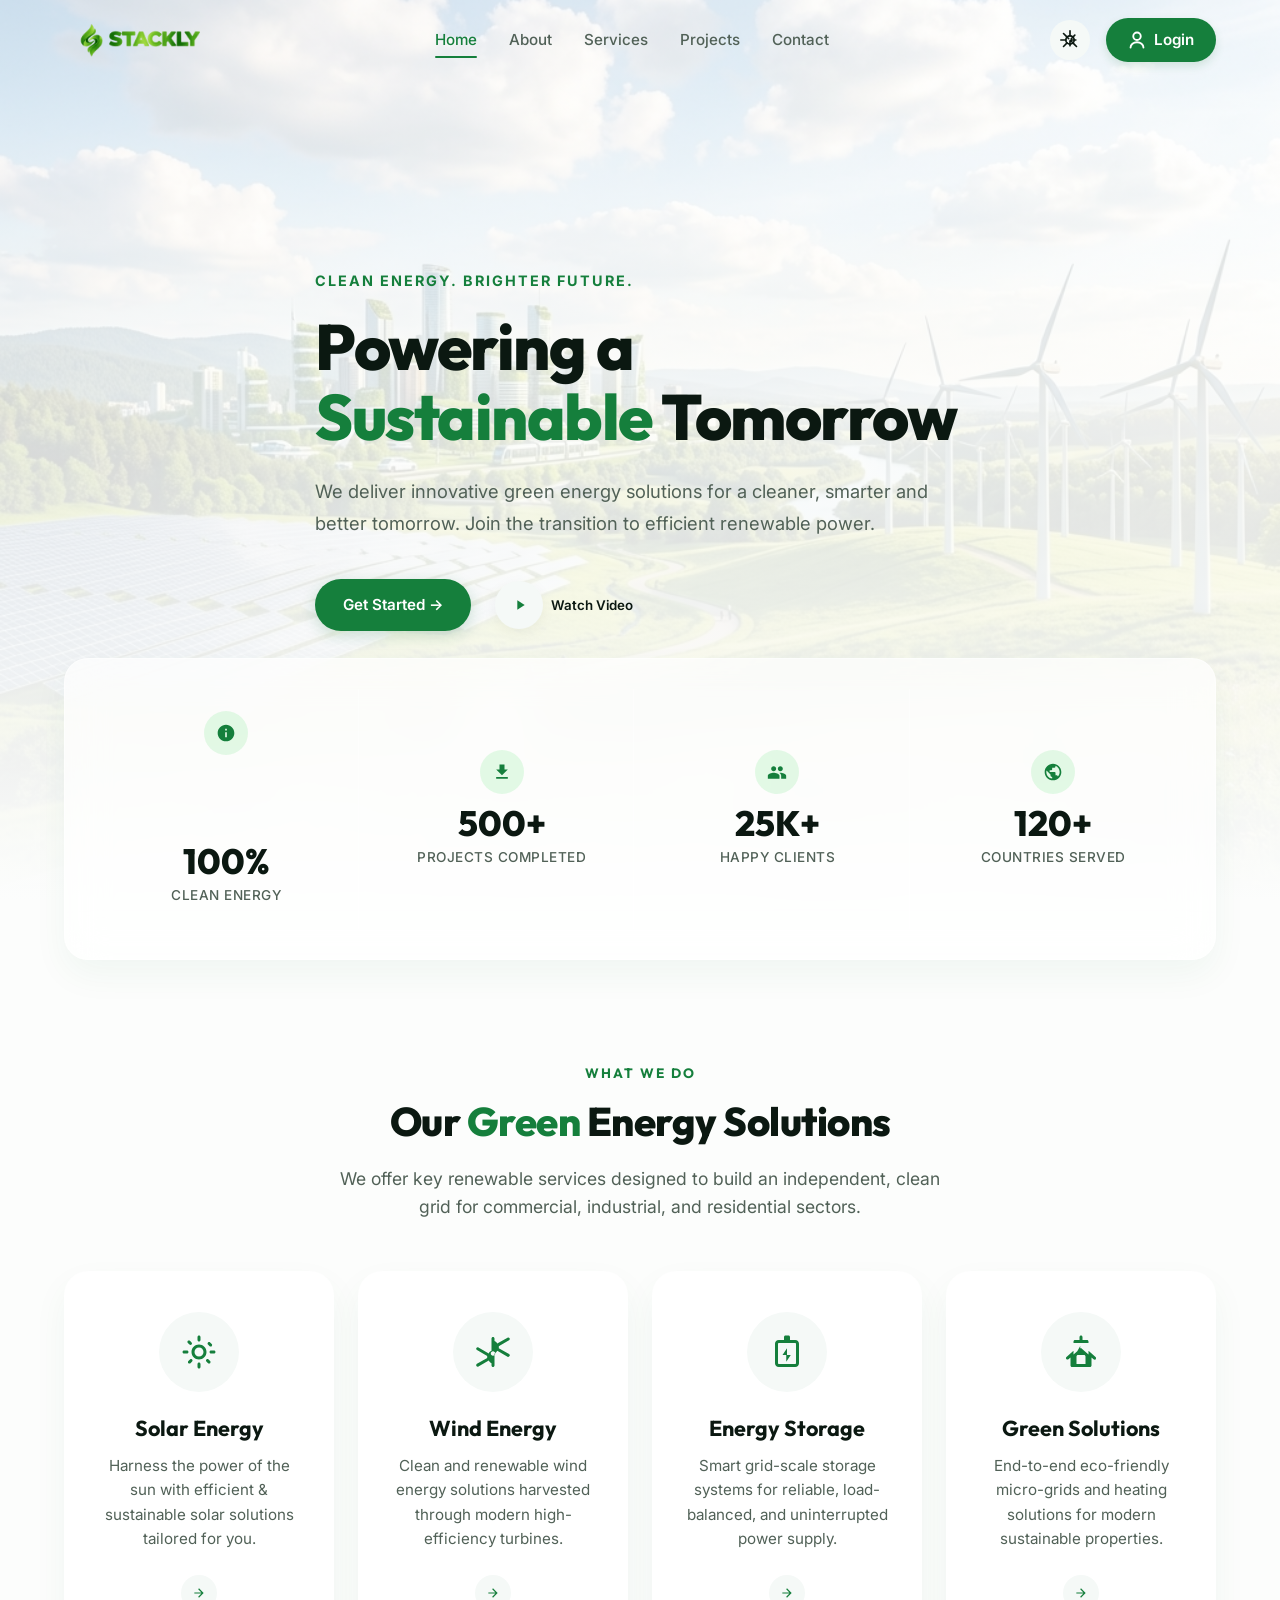
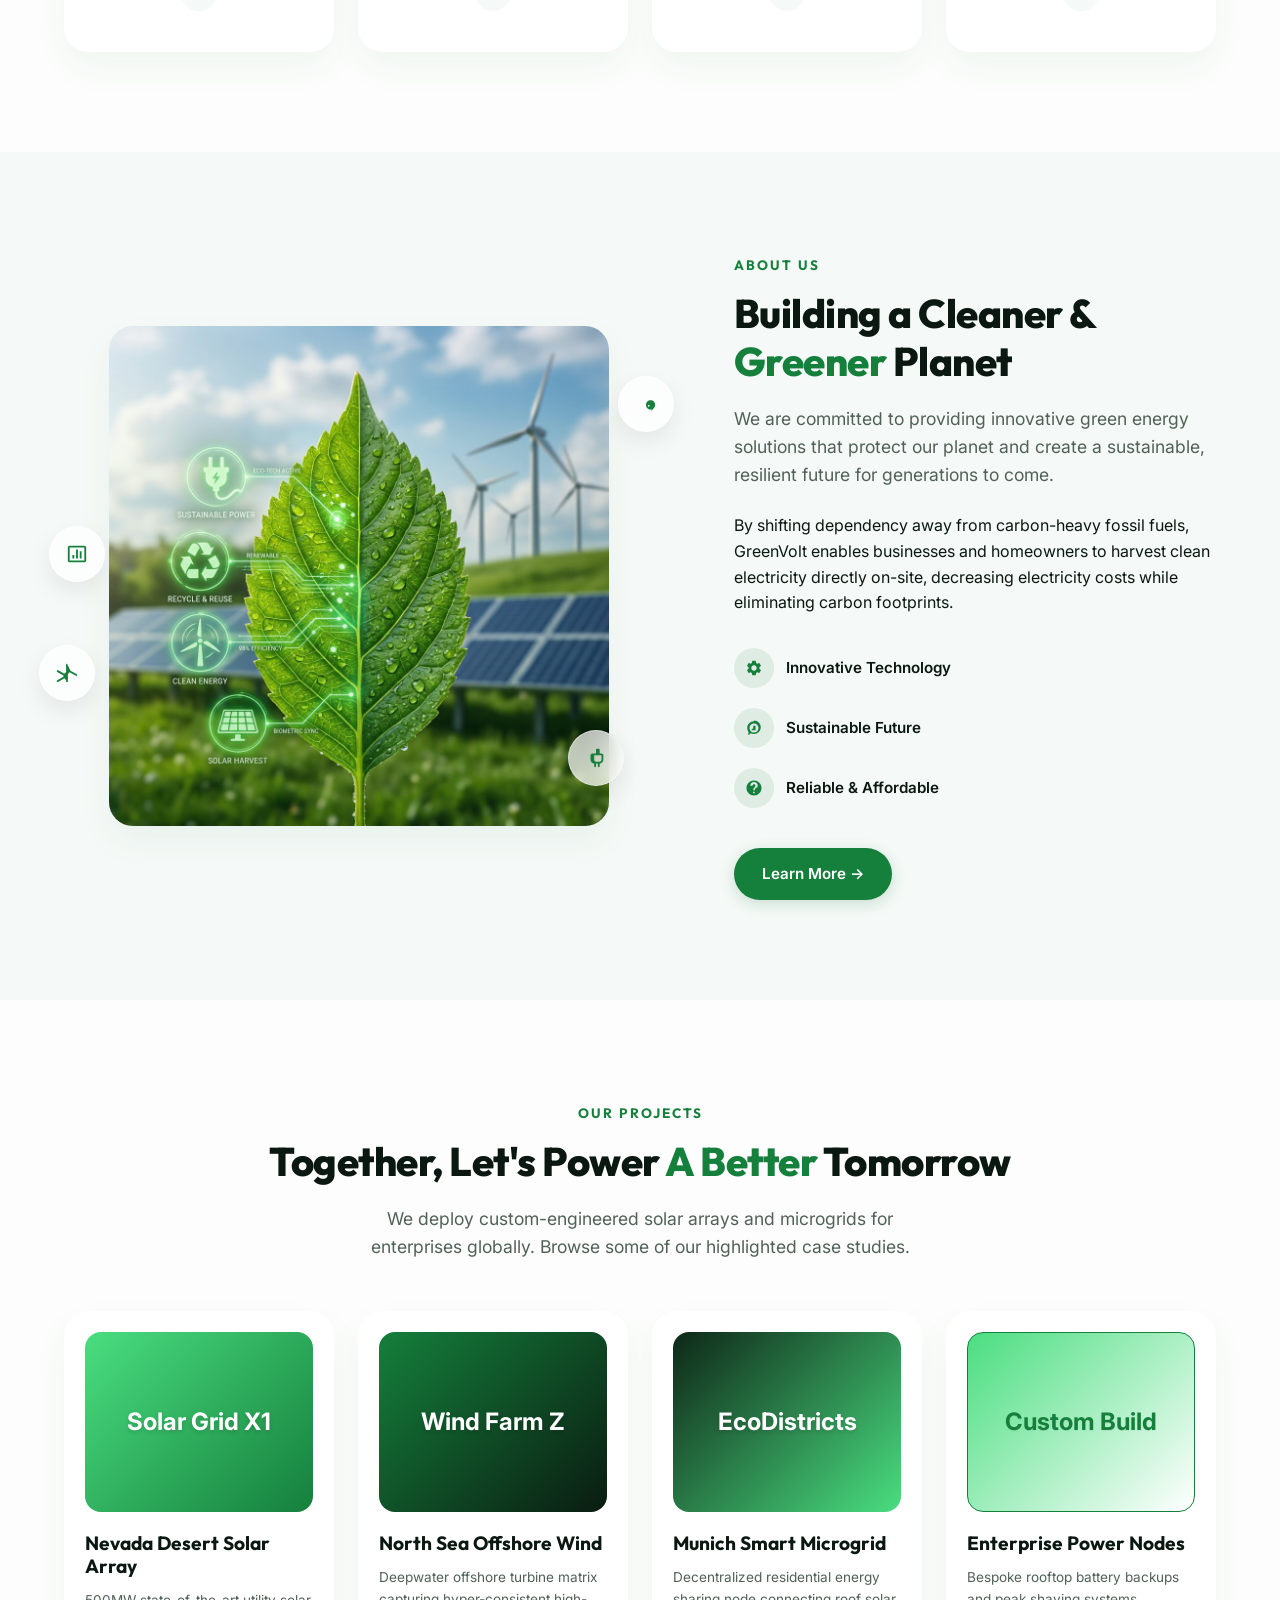
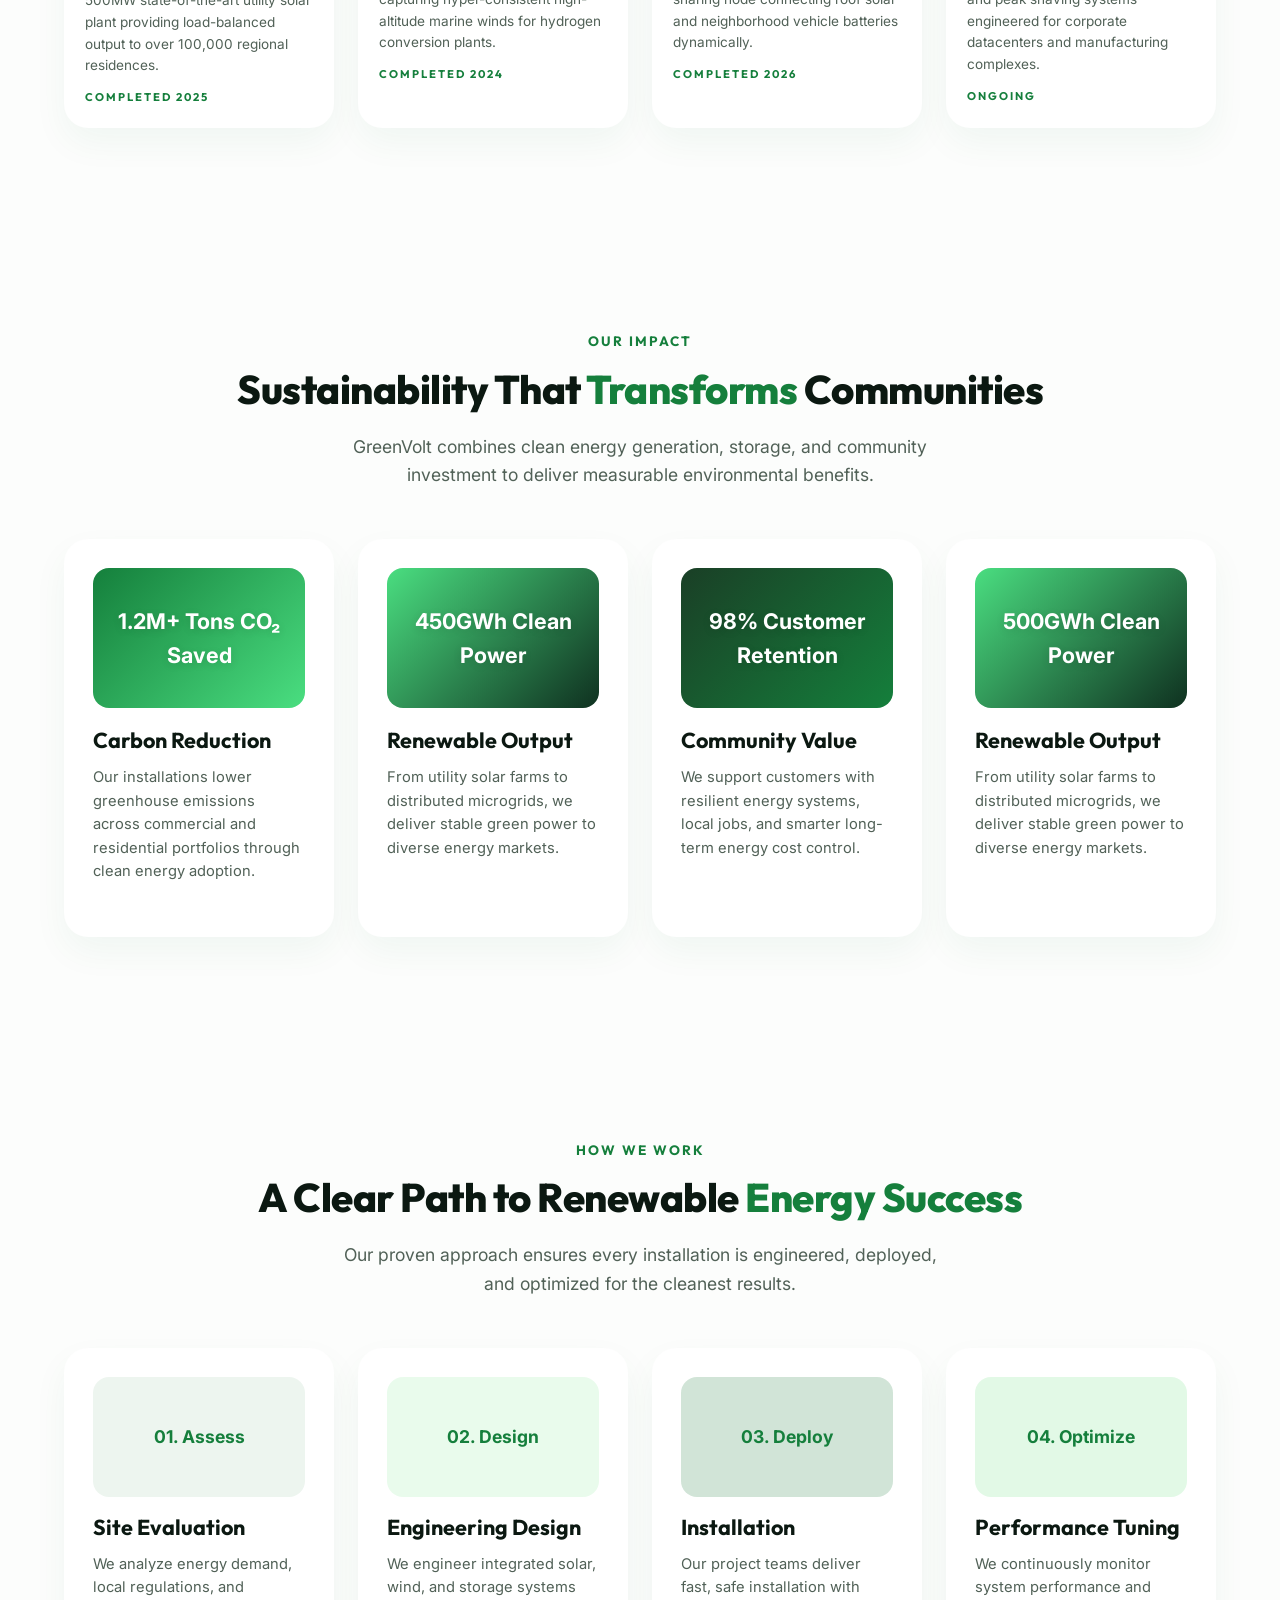
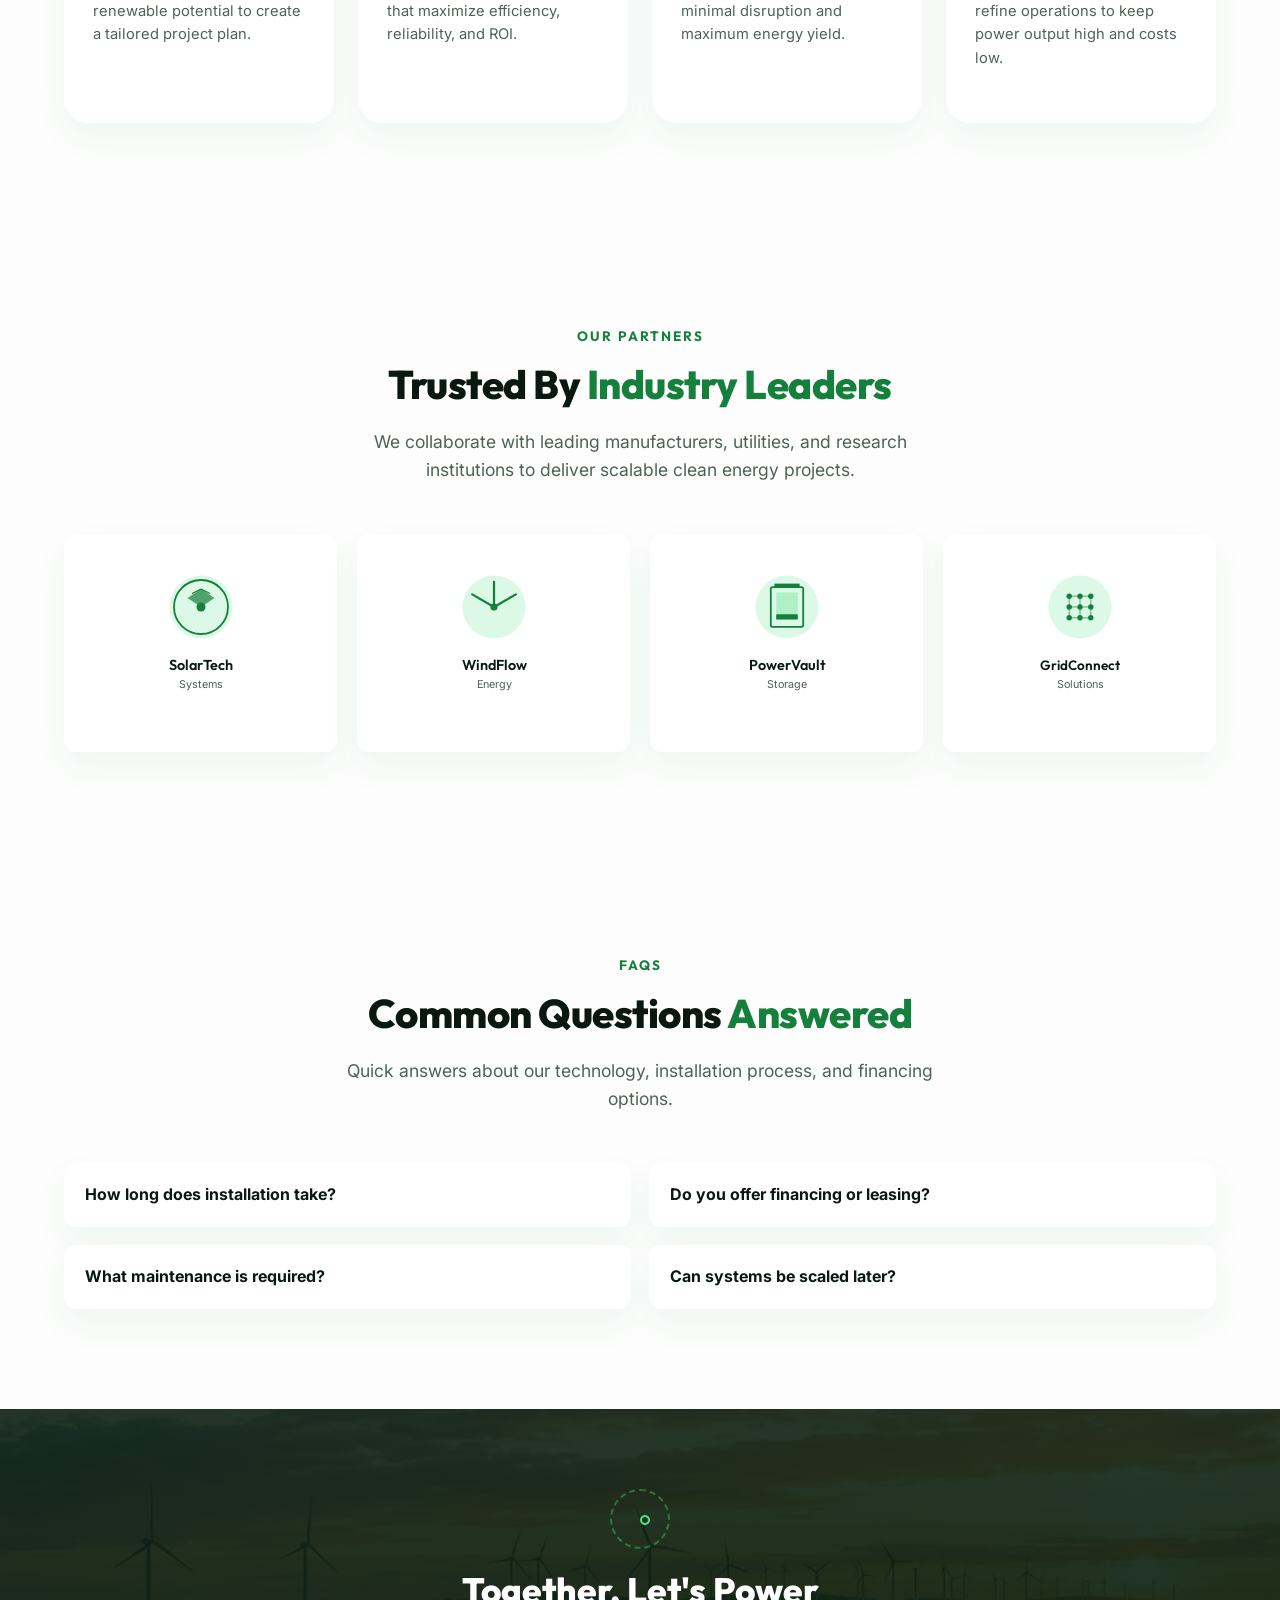
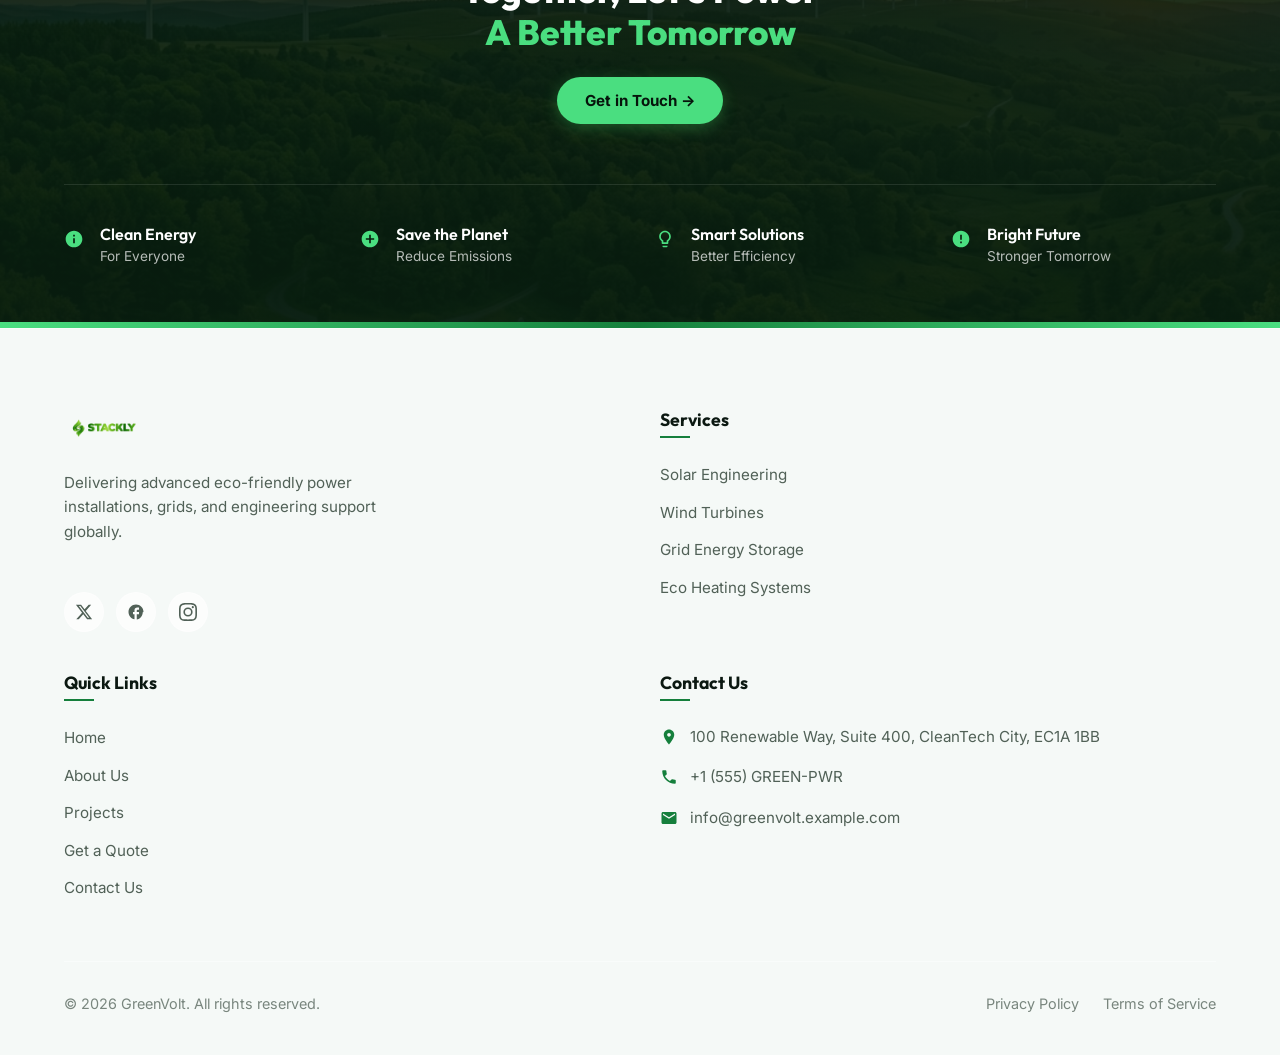
==== index.html @ b80f93d6 "Add files via upload" ====
<!DOCTYPE html>
<html lang="en">
<head>
    <meta charset="UTF-8">
    <meta name="viewport" content="width=device-width, initial-scale=1.0">
    
    <!-- SEO Meta Tags -->
    <title>GreenVolt - Powering a Sustainable Tomorrow | Clean Energy Solutions</title>
    <meta name="description" content="GreenVolt delivers innovative green energy solutions, including solar energy, wind energy, energy storage, and sustainable solutions for homes and businesses. Powering a cleaner, greener tomorrow.">
    <meta name="keywords" content="green energy, solar energy, wind energy, renewable energy, energy storage, sustainable solutions, clean energy">
    <meta name="author" content="GreenVolt">
    
    <!-- Stylesheets -->
    <link rel="stylesheet" href="style.css">
</head>
<body>

    <!-- 1. Header Navigation -->
    <header class="header" id="header">
        <div class="container">
            <a href="#home" class="logo" id="header-logo">
                <img src="images/green_logo.webp" alt="GreenVolt - Powering Tomorrow" class="pulse-logo">
            </a>
            
            <nav class="nav-menu" id="nav-menu">
                <a href="#home" class="nav-link active">Home</a>
                <a href="404.html" class="nav-link">About</a>
                <a href="404.html" class="nav-link">Services</a>
                <a href="404.html" class="nav-link">Projects</a>
               
                <a href="404.html" class="nav-link">Contact</a>
            </nav>
            
            <div class="header-actions">

                <!-- Dark Mode Toggle -->
                <button class="btn-dark-mode" id="dark-mode-toggle" aria-label="Toggle Dark Mode">
                    <svg class="sun-icon" width="20" height="20" viewBox="0 0 24 24" fill="none" xmlns="http://www.w3.org/2000/svg">
                        <circle cx="12" cy="12" r="5" stroke="currentColor" stroke-width="2"/>
                        <path d="M12 1v6m0 6v6M4.22 4.22l4.24 4.24m5.08 5.08l4.24 4.24M1 12h6m6 0h6M4.22 19.78l4.24-4.24m5.08-5.08l4.24-4.24M19.78 19.78l-4.24-4.24m-5.08-5.08l-4.24-4.24" stroke="currentColor" stroke-width="2" stroke-linecap="round"/>
                    </svg>
                    <svg class="moon-icon" width="20" height="20" viewBox="0 0 24 24" fill="none" xmlns="http://www.w3.org/2000/svg">
                        <path d="M21 12.79A9 9 0 1 1 11.21 3 7 7 0 0 0 21 12.79z" stroke="currentColor" stroke-width="2" stroke-linecap="round" stroke-linejoin="round"/>
                    </svg>
                </button>

                <!-- Login Button -->
                <a href="404.html" class="btn btn-login" id="login-trigger">
                    <svg width="18" height="18" viewBox="0 0 24 24" fill="none" xmlns="http://www.w3.org/2000/svg">
                        <path d="M12 12C14.7614 12 17 9.76142 17 7C17 4.23858 14.7614 2 12 2C9.23858 2 7 4.23858 7 7C7 9.76142 9.23858 12 12 12Z" stroke="currentColor" stroke-width="2.5" stroke-linecap="round" stroke-linejoin="round"/>
                        <path d="M20.59 22C20.59 18.13 16.74 15 12 15C7.26 15 3.41 18.13 3.41 22" stroke="currentColor" stroke-width="2.5" stroke-linecap="round"/>
                    </svg>
                    Login
                </a>
                
                <!-- Hamburger Menu -->
                <div class="hamburger" id="hamburger-menu" aria-label="Open Menu">
                    <span></span>
                    <span></span>
                    <span></span>
                </div>
            </div>
        </div>
    </header>

    <!-- 2. Hero Section -->
    <section class="hero" id="home">
        <div class="container">
            <div class="hero-content reveal-left">
                <span class="hero-tag">Clean Energy. Brighter Future.</span>
                <h1 class="hero-title">Powering a <span class="highlight">Sustainable</span> Tomorrow</h1>
                <p class="hero-subtitle">We deliver innovative green energy solutions for a cleaner, smarter and better tomorrow. Join the transition to efficient renewable power.</p>
                <div class="hero-btns">
                    <a href="#" class="btn btn-primary">Get Started &rarr;</a>
                    <button class="btn-text" id="video-trigger" aria-label="Watch Video">
                        <span class="play-icon-container">
                            <svg viewBox="0 0 24 24">
                                <path d="M8 5v14l11-7z"/>
                            </svg>
                        </span>
                        Watch Video
                    </button>
                </div>
            </div>
        </div><br><br>
        <br>
        <br>
        <!-- Floating Stats Bar Overlay -->
        <div class="stats-bar-wrapper">
            <div class="stats-bar reveal">
                <div class="stats-item">
                        <div class="stats-icon">
                            <svg viewBox="0 0 24 24">
                                <path d="M12 2C6.48 2 2 6.48 2 12s4.48 10 10 10 10-4.48 10-10S17.52 2 12 2zm1 15h-2v-6h2v6zm0-8h-2V7h2v2z"/>
                            </svg>
                        </div><br><br>
                        <br>
                        <div class="stats-num" data-target="100">0%</div>
                        <div class="stats-label">Clean Energy</div>
                    </div>
                    <div class="stats-item">
                        <div class="stats-icon">
                            <svg viewBox="0 0 24 24">
                                <path d="M19 9h-4V3H9v6H5l7 7 7-7zM5 18v2h14v-2H5z"/>
                            </svg>
                        </div>
                        <div class="stats-num" data-target="500">0+</div>
                        <div class="stats-label">Projects Completed</div>
                    </div>
                    <div class="stats-item">
                        <div class="stats-icon">
                            <svg viewBox="0 0 24 24">
                                <path d="M16 11c1.66 0 2.99-1.34 2.99-3S17.66 5 16 5c-1.66 0-3 1.34-3 3s1.34 3 3 3zm-8 0c1.66 0 2.99-1.34 2.99-3S9.66 5 8 5c-1.66 0-3 1.34-3 3s1.34 3 3 3zm0 2c-2.33 0-7 1.17-7 3.5V20h14v-3.5c0-2.33-4.67-3.5-7-3.5zm8 0c-.29 0-.62.02-.97.05 1.16.84 1.97 1.97 1.97 3.45V20h6v-3.5c0-2.33-4.67-3.5-7-3.5z"/>
                            </svg>
                        </div>
                        <div class="stats-num" data-target="25000">0+</div>
                        <div class="stats-label">Happy Clients</div>
                    </div>
                    <div class="stats-item">
                        <div class="stats-icon">
                            <svg viewBox="0 0 24 24">
                                <path d="M12 2C6.48 2 2 6.48 2 12s4.48 10 10 10 10-4.48 10-10S17.52 2 12 2zm-1 17.93c-3.95-.49-7-3.85-7-7.93 0-.62.08-1.21.21-1.79L9 15v1c0 1.1.9 2 2 2v1.93zm6.9-2.53c-.26-.81-1-1.4-1.9-1.4h-1v-3c0-.55-.45-1-1-1h-6v-2h2c.55 0 1-.45 1-1V7h2c1.1 0 2-.9 2-2v-.41c2.93 1.19 5 4.06 5 7.41 0 2.08-.8 3.97-2.1 5.4z"/>
                            </svg>
                        </div>
                        <div class="stats-num" data-target="120">0+</div>
                        <div class="stats-label">Countries Served</div>
                    </div>
                </div>
            </div>
        </div>
    </section>

    <!-- 3. Services Section -->
    <section class="services section" id="services">
        <div class="container">
            <div class="text-center reveal">
                <span class="section-tag">What We Do</span>
                <h2 class="section-title">Our <span>Green</span> Energy Solutions</h2>
                <p class="section-subtitle">We offer key renewable services designed to build an independent, clean grid for commercial, industrial, and residential sectors.</p>
            </div>
            
            <div class="services-grid">
                <!-- Solar Energy Card -->
                <div class="service-card reveal delay-100">
                    <div class="service-icon-wrapper">
                        <svg class="icon-solar" viewBox="0 0 24 24">
                            <!-- Sun & Solar Panel SVG path -->
                            <path d="M12 7c-2.76 0-5 2.24-5 5s2.24 5 5 5 5-2.24 5-5-2.24-5-5-5zm0 8c-1.65 0-3-1.35-3-3s1.35-3 3-3 3 1.35 3 3-1.35 3-3 3zM2 13h2c.55 0 1-.45 1-1s-.45-1-1-1H2c-.55 0-1 .45-1 1s.45 1 1 1zm18 0h2c.55 0 1-.45 1-1s-.45-1-1-1h-2c-.55 0-1 .45-1 1s.45 1 1 1zM11 2v2c0 .55.45 1 1 1s1-.45 1-1V2c0-.55-.45-1-1-1s-1 .45-1 1zm0 18v2c0 .55.45 1 1 1s1-.45 1-1v-2c0-.55-.45-1-1-1s-1 .45-1 1zM5.99 4.58c-.39-.39-1.03-.39-1.41 0s-.39 1.03 0 1.41l1.06 1.06c.39.39 1.03.39 1.41 0s.39-1.03 0-1.41L5.99 4.58zm12.37 12.37c-.39-.39-1.03-.39-1.41 0s-.39 1.03 0 1.41l1.06 1.06c.39.39 1.03.39 1.41 0s.39-1.03 0-1.41l-1.06-1.06zm-12.37 0l-1.06 1.06c-.39.39-.39 1.03 0 1.41s1.03.39 1.41 0l1.06-1.06c.39-.39.39-1.03 0-1.41s-1.02-.39-1.41 0zm13.43-11.31c-.39-.39-1.03-.39-1.41 0s-.39 1.03 0 1.41l1.06 1.06c.39.39 1.03.39 1.41 0s.39-1.03 0-1.41l-1.06-1.06z"/>
                        </svg>
                    </div>
                    <h3 class="service-title">Solar Energy</h3>
                    <p class="service-desc">Harness the power of the sun with efficient & sustainable solar solutions tailored for you.</p>
                    <div class="service-arrow" aria-label="Details">
                        <svg viewBox="0 0 24 24">
                            <path d="M12 4l-1.41 1.41L16.17 11H4v2h12.17l-5.58 5.59L12 20l8-8z"/>
                        </svg>
                    </div>
                </div>
                
                <!-- Wind Energy Card -->
                <div class="service-card reveal delay-200">
                    <div class="service-icon-wrapper">
                        <svg class="icon-wind" viewBox="0 0 24 24">
                            <!-- Wind Turbine SVG path -->
                            <path d="M12 2C11.45 2 11 2.45 11 3v8.18c-.84.28-1.52.92-1.84 1.74l-6.85-3.95c-.48-.28-1.09-.11-1.37.37s-.11 1.09.37 1.37l6.84 3.95c-.07.43-.07.87 0 1.3l-6.84 3.95c-.48.28-.65.89-.37 1.37.19.33.54.51.89.51.16 0 .33-.04.48-.12l6.85-3.95c.32.82 1 1.46 1.84 1.74V21c0 .55.45 1 1 1s1-.45 1-1v-8.08c.84-.28 1.52-.92 1.84-1.74l6.85 3.95c.15.08.32.12.48.12.35 0 .7-.18.89-.51.28-.48.11-1.09-.37-1.37l-6.84-3.95c.07-.43.07-.87 0-1.3l6.84-3.95c.48-.28.65-.89.37-1.37s-.89-.65-1.37-.37l-6.85 3.95c-.32-.82-1-1.46-1.84-1.74V3c0-.55-.45-1-1-1zm0 9.5c.83 0 1.5.67 1.5 1.5s-.67 1.5-1.5 1.5-1.5-.67-1.5-1.5.67-1.5 1.5-1.5z"/>
                        </svg>
                    </div>
                    <h3 class="service-title">Wind Energy</h3>
                    <p class="service-desc">Clean and renewable wind energy solutions harvested through modern high-efficiency turbines.</p>
                    <div class="service-arrow" aria-label="Details">
                        <svg viewBox="0 0 24 24">
                            <path d="M12 4l-1.41 1.41L16.17 11H4v2h12.17l-5.58 5.59L12 20l8-8z"/>
                        </svg>
                    </div>
                </div>
                
                <!-- Energy Storage Card -->
                <div class="service-card reveal delay-300">
                    <div class="service-icon-wrapper">
                        <svg class="icon-storage" viewBox="0 0 24 24">
                            <!-- Battery / Storage SVG path -->
                            <path d="M15.5 4H14V2c0-.55-.45-1-1-1h-2c-.55 0-1 .45-1 1v2H6.5C5.12 4 4 5.12 4 6.5v13C4 20.88 5.12 22 6.5 22h11c1.38 0 2.5-1.12 2.5-2.5v-13C20 5.12 18.88 4 17.5 4zM18 19.5c0 .28-.22.5-.5.5h-11c-.28 0-.5-.22-.5-.5v-13c0-.28.22-.5.5-.5h11c.28 0 .5.22.5.5v13zM12 9.5L9 14h2.5v4.5l3-4.5H12V9.5z"/>
                        </svg>
                    </div>
                    <h3 class="service-title">Energy Storage</h3>
                    <p class="service-desc">Smart grid-scale storage systems for reliable, load-balanced, and uninterrupted power supply.</p>
                    <div class="service-arrow" aria-label="Details">
                        <svg viewBox="0 0 24 24">
                            <path d="M12 4l-1.41 1.41L16.17 11H4v2h12.17l-5.58 5.59L12 20l8-8z"/>
                        </svg>
                    </div>
                </div>
                
                <!-- Green Solutions Card -->
                <div class="service-card reveal delay-400">
                    <div class="service-icon-wrapper">
                        <svg class="icon-solutions" viewBox="0 0 24 24">
                            <!-- House Leaf SVG path -->
                            <path d="M17 11.18V5c0-.55-.45-1-1-1h-3V2c0-.55-.45-1-1-1s-1 .45-1 1v2H8c-.55 0-1 .45-1 1v6.18l-4.7 4.11c-.42.37-.47 1.01-.1 1.43.37.42 1.01.47 1.43.1L5 15.6V21c0 .55.45 1 1 1h12c.55 0 1-.45 1-1v-5.4l1.37 1.22c.2.18.45.27.7.27.28 0 .56-.12.74-.34.37-.42.32-1.06-.1-1.43L17 11.18zM15 20H9v-5c0-.55.45-1 1-1h4c.55 0 1 .45 1 1v5zm2-6.3L12 9.35l-5 4.35V6h10v7.7zM11.5 8L9.5 11.5h1.5v2.5l2-3.5h-1.5V8z"/>
                        </svg>
                    </div>
                    <h3 class="service-title">Green Solutions</h3>
                    <p class="service-desc">End-to-end eco-friendly micro-grids and heating solutions for modern sustainable properties.</p>
                    <div class="service-arrow" aria-label="Details">
                        <svg viewBox="0 0 24 24">
                            <path d="M12 4l-1.41 1.41L16.17 11H4v2h12.17l-5.58 5.59L12 20l8-8z"/>
                        </svg>
                    </div>
                </div>
            </div>
        </div>
    </section>

    <!-- 4. About Us Section -->
    <section class="about section" id="about">
        <div class="container">
            <div class="about-content reveal-left">
                <span class="section-tag">About Us</span>
                <h2 class="section-title">Building a Cleaner & <span>Greener</span> Planet</h2>
                <p class="section-subtitle" style="margin-bottom: 24px;">We are committed to providing innovative green energy solutions that protect our planet and create a sustainable, resilient future for generations to come.</p>
                <p>By shifting dependency away from carbon-heavy fossil fuels, GreenVolt enables businesses and homeowners to harvest clean electricity directly on-site, decreasing electricity costs while eliminating carbon footprints.</p>
                
                <div class="about-features">
                    <div class="about-feature">
                        <div class="about-feature-icon">
                            <svg viewBox="0 0 24 24">
                                <path d="M19.14 12.94c.04-.3.06-.61.06-.94 0-.32-.02-.64-.07-.94l2.03-1.58c.18-.14.23-.41.12-.61l-1.92-3.32c-.12-.22-.37-.29-.59-.22l-2.39.96c-.5-.38-1.03-.7-1.62-.94l-.36-2.54c-.04-.24-.24-.41-.48-.41h-3.84c-.24 0-.43.17-.47.41l-.36 2.54c-.59.24-1.13.57-1.62.94l-2.39-.96c-.22-.08-.47 0-.59.22L2.74 8.87c-.12.21-.08.47.12.61l2.03 1.58c-.05.3-.09.63-.09.94s.02.64.07.94l-2.03 1.58c-.18.14-.23.41-.12.61l1.92 3.32c.12.22.37.29.59.22l2.39-.96c.5.38 1.03.7 1.62.94l.36 2.54c.05.24.24.41.48.41h3.84c.24 0 .44-.17.47-.41l.36-2.54c.59-.24 1.13-.56 1.62-.94l2.39.96c.22.08.47 0 .59-.22l1.92-3.32c.12-.22.07-.47-.12-.61l-2.01-1.58zM12 15.6c-1.98 0-3.6-1.62-3.6-3.6s1.62-3.6 3.6-3.6 3.6 1.62 3.6 3.6-1.62 3.6-3.6 3.6z"/>
                            </svg>
                        </div>
                        <span>Innovative Technology</span>
                    </div>
                    <div class="about-feature">
                        <div class="about-feature-icon">
                            <svg viewBox="0 0 24 24">
                                <path d="M12 3c-4.97 0-9 4.03-9 9 0 2.12.74 4.07 1.97 5.61L4.35 19.4c-.39.39-.39 1.02 0 1.41.39.39 1.02.39 1.41 0l1.9-1.9C9.13 19.64 10.51 20 12 20c4.97 0 9-4.03 9-9s-4.03-9-9-9zm0 15c-3.31 0-6-2.69-6-6s2.69-6 6-6 6 2.69 6 6-2.69 6-6 6zm1-9h-2v4H9v2h5v-6z"/>
                            </svg>
                        </div>
                        <span>Sustainable Future</span>
                    </div>
                    <div class="about-feature">
                        <div class="about-feature-icon">
                            <svg viewBox="0 0 24 24">
                                <path d="M12 2C6.48 2 2 6.48 2 12s4.48 10 10 10 10-4.48 10-10S17.52 2 12 2zm1 17h-2v-2h2v2zm2.07-7.75l-.9.92C13.45 12.9 13 13.5 13 15h-2v-.5c0-1.1.45-2.1 1.17-2.83l1.24-1.26c.37-.36.59-.86.59-1.41 0-1.1-.9-2-2-2s-2 .9-2 2H7c0-2.76 2.24-5 5-5s5 2.24 5 5c0 1.04-.42 1.99-1.07 2.75z"/>
                            </svg>
                        </div>
                        <span>Reliable & Affordable</span>
                    </div>
                </div>
                
                <a href="#services" class="btn btn-primary">Learn More &rarr;</a>
            </div>
            
            <div class="about-media reveal-right">
                <div class="about-img-container">
                    <img src="assets/about_img.png" alt="Eco leaf overlaid with renewable energy circuits" class="about-img" width="500" height="500">
                </div>
                
                <!-- Floating Eco Tech Badges -->
                <div class="floating-badge floating-badge-1" aria-label="Energy Leaf">
                    <svg viewBox="0 0 24 24">
                        <path d="M17 8C14.24 8 12 10.24 12 13C12 15.76 14.24 18 17 18C19.76 18 22 15.76 22 13C22 10.24 19.76 8 17 8ZM15 15C14.45 15 14 14.55 14 14C14 13.45 14.45 13 15 13C15.55 13 16 13.45 16 14C16 14.55 15.55 15 15 15ZM19 14.5L16.5 17H18.5L17.75 20L21.25 15.5H19V14.5Z"/>
                    </svg>
                </div>
                <div class="floating-badge floating-badge-2" aria-label="Wind Tech">
                    <svg viewBox="0 0 24 24">
                        <path d="M12 2C11.45 2 11 2.45 11 3v8.18c-.84.28-1.52.92-1.84 1.74L2.31 9.07c-.48-.28-1.09-.11-1.37.37s-.11 1.09.37 1.37l6.84 3.95c-.07.43-.07.87 0 1.3l-6.84 3.95c-.48.28-.65.89-.37 1.37.19.33.54.51.89.51.16 0 .33-.04.48-.12l6.85-3.95c.32.82 1 1.46 1.84 1.74V21c0 .55.45 1 1 1s1-.45 1-1v-8.08c.84-.28 1.52-.92 1.84-1.74l6.85 3.95c.15.08.32.12.48.12.35 0 .7-.18.89-.51.28-.48.11-1.09-.37-1.37l-6.84-3.95z"/>
                    </svg>
                </div>
                <div class="floating-badge floating-badge-3" aria-label="Recycling">
                    <svg viewBox="0 0 24 24">
                        <path d="M17 17h-2V9h2v8zm-4 0h-2V7h2v10zm-4 0H7v-4h2v4zm11-14H4c-1.1 0-2 .9-2 2v14c0 1.1.9 2 2 2h16c1.1 0 2-.9 2-2V5c0-1.1-.9-2-2-2zm0 16H4V5h16v14z"/>
                    </svg>
                </div>
                <div class="floating-badge floating-badge-4" aria-label="Power Plug">
                    <svg viewBox="0 0 24 24">
                        <path d="M16 7V3c0-.55-.45-1-1-1h-2c-.55 0-1 .45-1 1v4H8c-1.1 0-2 .9-2 2v5c0 2.21 1.79 4 4 4v3c0 .55.45 1 1 1s1-.45 1-1v-3h2v3c0 .55.45 1 1 1s1-.45 1-1v-3c2.21 0 4-1.79 4-4V9c0-1.1-.9-2-2-2h-2zM18 14c0 1.1-.9 2-2 2h-4c-1.1 0-2-.9-2-2V9h8v5z"/>
                    </svg>
                </div>
            </div>
        </div>
    </section>

    <!-- 5. Interactive Projects Showcase -->
    <section class="section" id="projects">
        <div class="container">
            <div class="text-center reveal">
                <span class="section-tag">Our Projects</span>
                <h2 class="section-title">Together, Let's Power <span>A Better</span> Tomorrow</h2>
                <p class="section-subtitle">We deploy custom-engineered solar arrays and microgrids for enterprises globally. Browse some of our highlighted case studies.</p>
            </div>
            
            <!-- We will embed beautiful CSS-only card displays here -->
            <div class="services-grid">
                <div class="service-card reveal delay-100" style="padding: 20px;">
                    <div style="height: 180px; border-radius: var(--border-radius-md); background: linear-gradient(135deg, var(--light-green), var(--primary-green)); margin-bottom: 20px; display: flex; align-items: center; justify-content: center; color: #FFF; font-weight: 700; font-size: 1.5rem; text-shadow: 0 2px 4px rgba(0,0,0,0.15)">
                        Solar Grid X1
                    </div>
                    <h3 class="service-title" style="text-align: left; font-size: 1.2rem;">Nevada Desert Solar Array</h3>
                    <p class="service-desc" style="text-align: left; font-size: 0.85rem; margin-bottom: 12px;">500MW state-of-the-art utility solar plant providing load-balanced output to over 100,000 regional residences.</p>
                    <span class="section-tag" style="float: left; font-size: 0.7rem; margin: 0;">Completed 2025</span>
                </div>
                
                <div class="service-card reveal delay-200" style="padding: 20px;">
                    <div style="height: 180px; border-radius: var(--border-radius-md); background: linear-gradient(135deg, var(--primary-green), #0a1c11); margin-bottom: 20px; display: flex; align-items: center; justify-content: center; color: #FFF; font-weight: 700; font-size: 1.5rem; text-shadow: 0 2px 4px rgba(0,0,0,0.15)">
                        Wind Farm Z
                    </div>
                    <h3 class="service-title" style="text-align: left; font-size: 1.2rem;">North Sea Offshore Wind</h3>
                    <p class="service-desc" style="text-align: left; font-size: 0.85rem; margin-bottom: 12px;">Deepwater offshore turbine matrix capturing hyper-consistent high-altitude marine winds for hydrogen conversion plants.</p>
                    <span class="section-tag" style="float: left; font-size: 0.7rem; margin: 0;">Completed 2024</span>
                </div>

                <div class="service-card reveal delay-300" style="padding: 20px;">
                    <div style="height: 180px; border-radius: var(--border-radius-md); background: linear-gradient(135deg, #0e2718, var(--light-green)); margin-bottom: 20px; display: flex; align-items: center; justify-content: center; color: #FFF; font-weight: 700; font-size: 1.5rem; text-shadow: 0 2px 4px rgba(0,0,0,0.15)">
                        EcoDistricts
                    </div>
                    <h3 class="service-title" style="text-align: left; font-size: 1.2rem;">Munich Smart Microgrid</h3>
                    <p class="service-desc" style="text-align: left; font-size: 0.85rem; margin-bottom: 12px;">Decentralized residential energy sharing node connecting roof solar and neighborhood vehicle batteries dynamically.</p>
                    <span class="section-tag" style="float: left; font-size: 0.7rem; margin: 0;">Completed 2026</span>
                </div>

                <div class="service-card reveal delay-400" style="padding: 20px;">
                    <div style="height: 180px; border-radius: var(--border-radius-md); background: linear-gradient(135deg, var(--light-green), #fff); margin-bottom: 20px; display: flex; align-items: center; justify-content: center; color: var(--primary-green); border: 1.5px solid var(--primary-green); font-weight: 700; font-size: 1.5rem; text-shadow: 0 1px 2px rgba(0,0,0,0.05)">
                        Custom Build
                    </div>
                    <h3 class="service-title" style="text-align: left; font-size: 1.2rem;">Enterprise Power Nodes</h3>
                    <p class="service-desc" style="text-align: left; font-size: 0.85rem; margin-bottom: 12px;">Bespoke rooftop battery backups and peak shaving systems engineered for corporate datacenters and manufacturing complexes.</p>
                    <span class="section-tag" style="float: left; font-size: 0.7rem; margin: 0;">Ongoing</span>
                </div>
            </div>
        </div>
    </section>

    <!-- 6. Impact & Sustainability Section -->
    <section class="section" id="impact">
        <div class="container">
            <div class="text-center reveal">
                <span class="section-tag">Our Impact</span>
                <h2 class="section-title">Sustainability That <span>Transforms</span> Communities</h2>
                <p class="section-subtitle">GreenVolt combines clean energy generation, storage, and community investment to deliver measurable environmental benefits.</p>
            </div>

            <div class="services-grid">
                <div class="service-card reveal delay-100" style="padding: 28px;">
                    <div style="height: 140px; border-radius: var(--border-radius-md); background: linear-gradient(135deg, var(--primary-green), var(--light-green)); margin-bottom: 20px; display: flex; align-items: center; justify-content: center; color: #FFF; font-weight: 700; font-size: 1.35rem; text-shadow: 0 2px 8px rgba(0,0,0,0.12);">
                        1.2M+ Tons CO₂ Saved
                    </div>
                    <h3 class="service-title" style="text-align: left;">Carbon Reduction</h3>
                    <p class="service-desc" style="text-align: left; font-size: 0.92rem;">Our installations lower greenhouse emissions across commercial and residential portfolios through clean energy adoption.</p>
                </div>
                <div class="service-card reveal delay-200" style="padding: 28px;">
                    <div style="height: 140px; border-radius: var(--border-radius-md); background: linear-gradient(135deg, var(--light-green), #0f3120); margin-bottom: 20px; display: flex; align-items: center; justify-content: center; color: #FFF; font-weight: 700; font-size: 1.35rem; text-shadow: 0 2px 8px rgba(0,0,0,0.12);">
                        450GWh Clean Power
                    </div>
                    <h3 class="service-title" style="text-align: left;">Renewable Output</h3>
                    <p class="service-desc" style="text-align: left; font-size: 0.92rem;">From utility solar farms to distributed microgrids, we deliver stable green power to diverse energy markets.</p>
                </div>
                <div class="service-card reveal delay-300" style="padding: 28px;">
                    <div style="height: 140px; border-radius: var(--border-radius-md); background: linear-gradient(135deg, #1a3f26, var(--primary-green)); margin-bottom: 20px; display: flex; align-items: center; justify-content: center; color: #FFF; font-weight: 700; font-size: 1.35rem; text-shadow: 0 2px 8px rgba(0,0,0,0.12);">
                        98% Customer Retention
                    </div>
                    <h3 class="service-title" style="text-align: left;">Community Value</h3>
                    <p class="service-desc" style="text-align: left; font-size: 0.92rem;">We support customers with resilient energy systems, local jobs, and smarter long-term energy cost control.</p>
                </div>
                <div class="service-card reveal delay-200" style="padding: 28px;">
                    <div style="height: 140px; border-radius: var(--border-radius-md); background: linear-gradient(135deg, var(--light-green), #0f3120); margin-bottom: 20px; display: flex; align-items: center; justify-content: center; color: #FFF; font-weight: 700; font-size: 1.35rem; text-shadow: 0 2px 8px rgba(0,0,0,0.12);">
                        500GWh Clean Power
                    </div>
                    <h3 class="service-title" style="text-align: left;">Renewable Output</h3>
                    <p class="service-desc" style="text-align: left; font-size: 0.92rem;">From utility solar farms to distributed microgrids, we deliver stable green power to diverse energy markets.</p>
                </div>
            </div>
        </div>
    </section>

    <!-- 7. How It Works Section -->
    <section class="section" id="process">
        <div class="container">
            <div class="text-center reveal">
                <span class="section-tag">How We Work</span>
                <h2 class="section-title">A Clear Path to Renewable <span>Energy Success</span></h2>
                <p class="section-subtitle">Our proven approach ensures every installation is engineered, deployed, and optimized for the cleanest results.</p>
            </div>

            <div class="services-grid">
                <div class="service-card reveal delay-100" style="padding: 28px;">
                    <div style="height: 120px; border-radius: var(--border-radius-md); background: rgba(27, 122, 56, 0.08); margin-bottom: 18px; display: flex; align-items: center; justify-content: center; color: var(--primary-green); font-weight: 700; font-size: 1.1rem;">
                        01. Assess
                    </div>
                    <h3 class="service-title" style="text-align: left;">Site Evaluation</h3>
                    <p class="service-desc" style="text-align: left; font-size: 0.92rem;">We analyze energy demand, local regulations, and renewable potential to create a tailored project plan.</p>
                </div>
                <div class="service-card reveal delay-200" style="padding: 28px;">
                    <div style="height: 120px; border-radius: var(--border-radius-md); background: rgba(76, 217, 100, 0.12); margin-bottom: 18px; display: flex; align-items: center; justify-content: center; color: var(--primary-green); font-weight: 700; font-size: 1.1rem;">
                        02. Design
                    </div>
                    <h3 class="service-title" style="text-align: left;">Engineering Design</h3>
                    <p class="service-desc" style="text-align: left; font-size: 0.92rem;">We engineer integrated solar, wind, and storage systems that maximize efficiency, reliability, and ROI.</p>
                </div>
                <div class="service-card reveal delay-300" style="padding: 28px;">
                    <div style="height: 120px; border-radius: var(--border-radius-md); background: rgba(27, 122, 56, 0.2); margin-bottom: 18px; display: flex; align-items: center; justify-content: center; color: var(--primary-green); font-weight: 700; font-size: 1.1rem;">
                        03. Deploy
                    </div>
                    <h3 class="service-title" style="text-align: left;">Installation</h3>
                    <p class="service-desc" style="text-align: left; font-size: 0.92rem;">Our project teams deliver fast, safe installation with minimal disruption and maximum energy yield.</p>
                </div>
                <div class="service-card reveal delay-400" style="padding: 28px;">
                    <div style="height: 120px; border-radius: var(--border-radius-md); background: rgba(76, 217, 100, 0.16); margin-bottom: 18px; display: flex; align-items: center; justify-content: center; color: var(--primary-green); font-weight: 700; font-size: 1.1rem;">
                        04. Optimize
                    </div>
                    <h3 class="service-title" style="text-align: left;">Performance Tuning</h3>
                    <p class="service-desc" style="text-align: left; font-size: 0.92rem;">We continuously monitor system performance and refine operations to keep power output high and costs low.</p>
                </div>
            </div>
        </div>
    </section>

    <!-- 8. Partners & FAQ -->
    <section class="section" id="partners">
        <div class="container">
            <div class="text-center reveal">
                <span class="section-tag">Our Partners</span>
                <h2 class="section-title">Trusted By <span>Industry Leaders</span></h2>
                <p class="section-subtitle">We collaborate with leading manufacturers, utilities, and research institutions to deliver scalable clean energy projects.</p>
            </div>

            <div class="partners-grid reveal">
                <!-- SolarTech Systems -->
                <div class="partner-card">
                    <div class="partner-logo">
                        <svg viewBox="0 0 200 200" xmlns="http://www.w3.org/2000/svg">
                            <rect width="200" height="200" fill="var(--card-bg)" rx="12"/>
                            <circle cx="100" cy="60" r="35" fill="var(--light-green)" opacity="0.2"/>
                            <circle cx="100" cy="60" r="30" fill="none" stroke="var(--primary-green)" stroke-width="2"/>
                            <g transform="translate(100, 60)">
                                <circle r="5" fill="var(--primary-green)"/>
                                <path d="M0,-20 L15,-10 L0,0 L-15,-10 Z" fill="var(--primary-green)" opacity="0.7"/>
                                <path d="M0,-20 L10,-15 M0,-20 L-10,-15" stroke="var(--primary-green)" stroke-width="1.5" fill="none"/>
                            </g>
                            <text x="100" y="130" font-family="Outfit, sans-serif" font-size="16" font-weight="600" fill="var(--text-main)" text-anchor="middle">SolarTech</text>
                            <text x="100" y="150" font-family="Inter, sans-serif" font-size="12" fill="var(--text-secondary)" text-anchor="middle">Systems</text>
                        </svg>
                    </div>
                </div>
                
                <!-- WindFlow Energy -->
                <div class="partner-card">
                    <div class="partner-logo">
                        <svg viewBox="0 0 200 200" xmlns="http://www.w3.org/2000/svg">
                            <rect width="200" height="200" fill="var(--card-bg)" rx="12"/>
                            <circle cx="100" cy="60" r="35" fill="var(--light-green)" opacity="0.2"/>
                            <g transform="translate(100, 60)">
                                <!-- Wind turbine blades -->
                                <g>
                                    <path d="M0,0 L0,-28" stroke="var(--primary-green)" stroke-width="2.5" stroke-linecap="round"/>
                                    <path d="M0,0 L24.25,-14" stroke="var(--primary-green)" stroke-width="2.5" stroke-linecap="round"/>
                                    <path d="M0,0 L-24.25,-14" stroke="var(--primary-green)" stroke-width="2.5" stroke-linecap="round"/>
                                </g>
                                <circle r="4" fill="var(--primary-green)"/>
                            </g>
                            <text x="100" y="130" font-family="Outfit, sans-serif" font-size="16" font-weight="600" fill="var(--text-main)" text-anchor="middle">WindFlow</text>
                            <text x="100" y="150" font-family="Inter, sans-serif" font-size="12" fill="var(--text-secondary)" text-anchor="middle">Energy</text>
                        </svg>
                    </div>
                </div>
                
                <!-- PowerVault Storage -->
                <div class="partner-card">
                    <div class="partner-logo">
                        <svg viewBox="0 0 200 200" xmlns="http://www.w3.org/2000/svg">
                            <rect width="200" height="200" fill="var(--card-bg)" rx="12"/>
                            <circle cx="100" cy="60" r="35" fill="var(--light-green)" opacity="0.2"/>
                            <g transform="translate(100, 60)">
                                <!-- Battery shape -->
                                <rect x="-18" y="-22" width="36" height="44" fill="none" stroke="var(--primary-green)" stroke-width="2" rx="2"/>
                                <rect x="-14" y="-26" width="28" height="4" fill="var(--primary-green)"/>
                                <!-- Battery indicator -->
                                <rect x="-12" y="-16" width="24" height="30" fill="var(--light-green)" opacity="0.3" rx="1"/>
                                <rect x="-12" y="8" width="24" height="6" fill="var(--primary-green)" rx="1"/>
                            </g>
                            <text x="100" y="130" font-family="Outfit, sans-serif" font-size="16" font-weight="600" fill="var(--text-main)" text-anchor="middle">PowerVault</text>
                            <text x="100" y="150" font-family="Inter, sans-serif" font-size="12" fill="var(--text-secondary)" text-anchor="middle">Storage</text>
                        </svg>
                    </div>
                </div>
                
                <!-- GridConnect Solutions -->
                <div class="partner-card">
                    <div class="partner-logo">
                        <svg viewBox="0 0 200 200" xmlns="http://www.w3.org/2000/svg">
                            <rect width="200" height="200" fill="var(--card-bg)" rx="12"/>
                            <circle cx="100" cy="60" r="35" fill="var(--light-green)" opacity="0.2"/>
                            <g transform="translate(100, 60)">
                                <!-- Grid pattern -->
                                <circle cx="-12" cy="-12" r="3" fill="var(--primary-green)"/>
                                <circle cx="0" cy="-12" r="3" fill="var(--primary-green)"/>
                                <circle cx="12" cy="-12" r="3" fill="var(--primary-green)"/>
                                <circle cx="-12" cy="0" r="3" fill="var(--primary-green)"/>
                                <circle cx="0" cy="0" r="3" fill="var(--primary-green)"/>
                                <circle cx="12" cy="0" r="3" fill="var(--primary-green)"/>
                                <circle cx="-12" cy="12" r="3" fill="var(--primary-green)"/>
                                <circle cx="0" cy="12" r="3" fill="var(--primary-green)"/>
                                <circle cx="12" cy="12" r="3" fill="var(--primary-green)"/>
                                <!-- Connecting lines -->
                                <line x1="-12" y1="-12" x2="12" y2="-12" stroke="var(--primary-green)" stroke-width="1.5" opacity="0.5"/>
                                <line x1="-12" y1="0" x2="12" y2="0" stroke="var(--primary-green)" stroke-width="1.5" opacity="0.5"/>
                                <line x1="-12" y1="12" x2="12" y2="12" stroke="var(--primary-green)" stroke-width="1.5" opacity="0.5"/>
                                <line x1="-12" y1="-12" x2="-12" y2="12" stroke="var(--primary-green)" stroke-width="1.5" opacity="0.5"/>
                                <line x1="0" y1="-12" x2="0" y2="12" stroke="var(--primary-green)" stroke-width="1.5" opacity="0.5"/>
                                <line x1="12" y1="-12" x2="12" y2="12" stroke="var(--primary-green)" stroke-width="1.5" opacity="0.5"/>
                            </g>
                            <text x="100" y="130" font-family="Outfit, sans-serif" font-size="15" font-weight="600" fill="var(--text-main)" text-anchor="middle">GridConnect</text>
                            <text x="100" y="150" font-family="Inter, sans-serif" font-size="12" fill="var(--text-secondary)" text-anchor="middle">Solutions</text>
                        </svg>
                    </div>
                </div>
            </div>
        </div>
    </section>

    <section class="section" id="faq">
        <div class="container">
            <div class="text-center reveal">
                <span class="section-tag">FAQs</span>
                <h2 class="section-title">Common Questions <span>Answered</span></h2>
                <p class="section-subtitle">Quick answers about our technology, installation process, and financing options.</p>
            </div>

            <div class="faq-grid reveal">
                <details>
                    <summary>How long does installation take?</summary>
                    <p>Smaller rooftop systems typically install within 1-2 days; larger commercial or utility projects take weeks to months depending on permitting, site works, and grid interconnection.</p>
                </details>
                <details>
                    <summary>Do you offer financing or leasing?</summary>
                    <p>Yes — we provide multiple financing models including PPA, lease, and purchase with available incentives to lower upfront costs.</p>
                </details>
                <details>
                    <summary>What maintenance is required?</summary>
                    <p>Solar and battery systems require minimal maintenance; we offer monitoring and service plans to keep systems optimized and warranty-compliant.</p>
                </details>
                <details>
                    <summary>Can systems be scaled later?</summary>
                    <p>Absolutely — systems are designed with modularity in mind so you can expand generation or storage as needs grow.</p>
                </details>
            </div>
        </div>
    </section>

    <!-- 9. Bottom Banner / Contact Section -->
    <section class="cta-banner" id="contact">
        <div class="container">
            <div class="cta-container">
                <div class="cta-main-row reveal">
                    <div class="cta-title-group">
                        <div class="cta-leaf-icon">
                            <!-- Dashed Leaf SVG -->
                            <svg viewBox="0 0 24 24">
                                <path d="M17 8C14.24 8 12 10.24 12 13C12 15.76 14.24 18 17 18C19.76 18 22 15.76 22 13C22 10.24 19.76 8 17 8ZM17 16c-1.65 0-3-1.35-3-3s1.35-3 3-3 3 1.35 3 3-1.35 3-3 3z"/>
                            </svg>
                        </div>
                        <h2 class="cta-heading">Together, Let's Power<br><span>A Better Tomorrow</span></h2>
                    </div>
                    <button class="btn btn-cta" id="cta-trigger">Get in Touch &rarr;</button>
                </div>
                
                <!-- Footer Highlights Row -->
                <div class="cta-highlights reveal">
                    <div class="highlight-item">
                        <div class="highlight-icon">
                            <svg viewBox="0 0 24 24">
                                <path d="M12 2C6.48 2 2 6.48 2 12s4.48 10 10 10 10-4.48 10-10S17.52 2 12 2zm1 15h-2v-6h2v6zm0-8h-2V7h2v2z"/>
                            </svg>
                        </div>
                        <div>
                            <h4 class="highlight-title">Clean Energy</h4>
                            <p class="highlight-desc">For Everyone</p>
                        </div>
                    </div>
                    <div class="highlight-item">
                        <div class="highlight-icon">
                            <svg viewBox="0 0 24 24">
                                <path d="M12 2C6.47 2 2 6.48 2 12s4.47 10 10 10 10-4.48 10-10S17.53 2 12 2zm5 11h-4v4h-2v-4H7v-2h4V7h2v4h4v2z"/>
                            </svg>
                        </div>
                        <div>
                            <h4 class="highlight-title">Save the Planet</h4>
                            <p class="highlight-desc">Reduce Emissions</p>
                        </div>
                    </div>
                    <div class="highlight-item">
                        <div class="highlight-icon">
                            <svg viewBox="0 0 24 24">
                                <path d="M9 21c0 .55.45 1 1 1h4c.55 0 1-.45 1-1v-1H9v1zm3-19C8.14 2 5 5.14 5 9c0 2.38 1.19 4.47 3 5.74V17c0 .55.45 1 1 1h6c.55 0 1-.45 1-1v-2.26c1.81-1.27 3-3.36 3-5.74 0-3.86-3.14-7-7-7zm2.85 11.1l-.85.6V16h-4v-2.3l-.85-.6C7.8 12.16 7 10.63 7 9c0-2.76 2.24-5 5-5s5 2.24 5 5c0 1.63-.8 3.16-2.15 4.1z"/>
                            </svg>
                        </div>
                        <div>
                            <h4 class="highlight-title">Smart Solutions</h4>
                            <p class="highlight-desc">Better Efficiency</p>
                        </div>
                    </div>
                    <div class="highlight-item">
                        <div class="highlight-icon">
                            <svg viewBox="0 0 24 24">
                                <path d="M12 2c-5.52 0-10 4.48-10 10s4.48 10 10 10 10-4.48 10-10-4.48-10-10-10zm1 15h-2v-2h2v2zm0-4h-2v-6h2v6z"/>
                            </svg>
                        </div>
                        <div>
                            <h4 class="highlight-title">Bright Future</h4>
                            <p class="highlight-desc">Stronger Tomorrow</p>
                        </div>
                    </div>
                </div>
            </div>
        </div>
    </section>

    <!-- 7. Main Footer -->
    <footer class="footer">
        <div class="container">
            <div class="footer-grid">
                <div class="footer-brand">
                    <a href="#home" class="logo footer-logo">
                        <img src="images/green_logo.webp" alt="GreenVolt - Powering Tomorrow">
                    </a>
                    <p class="footer-desc">Delivering advanced eco-friendly power installations, grids, and engineering support globally.</p>
                    <div class="footer-socials">
                        <a href="#" class="social-icon" aria-label="Twitter">
                            <svg viewBox="0 0 24 24"><path d="M18.244 2.25h3.308l-7.227 8.26 8.502 11.24H16.17l-5.214-6.817L4.99 21.75H1.68l7.73-8.835L1.254 2.25H8.08l4.713 6.231zm-1.161 17.52h1.833L7.084 4.126H5.117z"/></svg>
                        </a>
                        <a href="#" class="social-icon" aria-label="Facebook">
                            <svg viewBox="0 0 24 24"><path d="M22 12c0-5.52-4.48-10-10-10S2 6.48 2 12c0 4.84 3.44 8.87 8 9.8V15H8v-3h2V9.5C10 7.57 11.57 6 13.5 6H16v3h-2c-.55 0-1 .45-1 1v2h3v3h-3v6.95c4.56-.93 8-4.96 8-9.75z"/></svg>
                        </a>
                        <a href="#" class="social-icon" aria-label="Instagram">
                            <svg viewBox="0 0 24 24"><path d="M12 2.163c3.204 0 3.584.012 4.85.07 3.252.148 4.771 1.691 4.919 4.919.058 1.265.069 1.645.069 4.849 0 3.205-.012 3.584-.069 4.849-.149 3.225-1.664 4.771-4.919 4.919-1.266.058-1.644.07-4.85.07-3.204 0-3.584-.012-4.849-.07-3.26-.149-4.771-1.699-4.919-4.92-.058-1.265-.07-1.644-.07-4.849 0-3.204.013-3.583.07-4.849.149-3.227 1.664-4.771 4.919-4.919 1.266-.057 1.645-.069 4.849-.069zM12 0C8.741 0 8.333.014 7.053.072 2.695.272.273 2.69.073 7.051.014 8.333 0 8.741 0 12c0 3.259.014 3.668.072 4.948.2 4.358 2.618 6.78 6.98 6.98 1.281.058 1.689.072 4.948.072 3.259 0 3.668-.014 4.948-.072 4.354-.2 6.782-2.618 6.979-6.98.059-1.28.073-1.689.073-4.948 0-3.259-.014-3.667-.072-4.947-.196-4.354-2.617-6.78-6.979-6.98C15.668.014 15.259 0 12 0zm0 5.838a6.162 6.162 0 1 0 0 12.324 6.162 6.162 0 0 0 0-12.324zM12 16a4 4 0 1 1 0-8 4 4 0 0 1 0 8zm6.406-11.845a1.44 1.44 0 1 0 0 2.881 1.44 1.44 0 0 0 0-2.881z"/></svg>
                        </a>
                    </div>
                </div>
                
                <div>
                    <h3 class="footer-title">Services</h3>
                    <ul class="footer-links">
                        <li><a href="404.html" class="footer-link">Solar Engineering</a></li>
                        <li><a href="404.html" class="footer-link">Wind Turbines</a></li>
                        <li><a href="404.html" class="footer-link">Grid Energy Storage</a></li>
                        <li><a href="404.html" class="footer-link">Eco Heating Systems</a></li>
                    </ul>
                </div>
                
                <div>
                    <h3 class="footer-title">Quick Links</h3>
                    <ul class="footer-links">
                        <li><a href="#home" class="footer-link">Home</a></li>
                        <li><a href="404.html" class="footer-link">About Us</a></li>
                        <li><a href="404.html" class="footer-link">Projects</a></li>
                        <li><a href="404.html" class="footer-link">Get a Quote</a></li>
                        <li><a href="404.html" class="footer-link">Contact Us</a></li>
                    </ul>
                </div>
                
                <div>
                    <h3 class="footer-title">Contact Us</h3>
                    <div class="footer-info">
                        <div class="info-item">
                            <svg viewBox="0 0 24 24"><path d="M12 2C8.13 2 5 5.13 5 9c0 5.25 7 13 7 13s7-7.75 7-13c0-3.87-3.13-7-7-7zm0 9.5c-1.38 0-2.5-1.12-2.5-2.5s1.12-2.5 2.5-2.5 2.5 1.12 2.5 2.5-1.12 2.5-2.5 2.5z"/></svg>
                            <span>100 Renewable Way, Suite 400, CleanTech City, EC1A 1BB</span>
                        </div>
                        <div class="info-item">
                            <svg viewBox="0 0 24 24"><path d="M6.62 10.79c1.44 2.83 3.76 5.14 6.59 6.59l2.2-2.2c.27-.27.67-.36 1.02-.24 1.12.37 2.33.57 3.57.57.55 0 1 .45 1 1V20c0 .55-.45 1-1 1-9.39 0-17-7.61-17-17 0-.55.45-1 1-1h3.5c.55 0 1 .45 1 1 0 1.25.2 2.45.57 3.57.11.35.03.74-.25 1.02l-2.2 2.2z"/></svg>
                            <span>+1 (555) GREEN-PWR</span>
                        </div>
                        <div class="info-item">
                            <svg viewBox="0 0 24 24"><path d="M20 4H4c-1.1 0-1.99.9-1.99 2L2 18c0 1.1.9 2 2 2h16c1.1 0 2-.9 2-2V6c0-1.1-.9-2-2-2zm0 4l-8 5-8-5V6l8 5 8-5v2z"/></svg>
                            <span>info@greenvolt.example.com</span>
                        </div>
                    </div>
                </div>
            </div>
            
            <div class="footer-bottom">
                <p>&copy; 2026 GreenVolt. All rights reserved.</p>
                <div class="footer-bottom-links">
                    <a href="404.html" class="footer-bottom-link">Privacy Policy</a>
                    <a href="404.html" class="footer-bottom-link">Terms of Service</a>
                </div>
            </div>
        </div>
    </footer>

    <!-- 8. Modals (Hidden by Default) -->
    


    <!-- Video Modal -->
    <div class="modal" id="video-modal">
        <div class="modal-content modal-video-container">
            <button class="modal-close" id="video-close" aria-label="Close Modal">
                <svg viewBox="0 0 24 24"><path d="M19 6.41L17.59 5 12 10.59 6.41 5 5 6.41 10.59 12 5 17.59 6.41 19 12 13.41 17.59 19 19 17.59 13.41 12z"/></svg>
            </button>
            <div class="video-wrapper">
                <div class="video-placeholder">
                    <div class="video-placeholder-icon">
                        <svg viewBox="0 0 24 24"><path d="M8 5v14l11-7z"/></svg>
                    </div>
                    <h3 class="video-placeholder-title">GreenVolt Core Mission</h3>
                    <p class="video-placeholder-desc">A brief video introduction to our hardware technology, regional micro-grid software operations, and clean energy storage modules.</p>
                </div>
            </div>
        </div>
    </div>

    <!-- JavaScript Script -->
    <script src="script.js"></script>
</body>
</html>
---- style.css ----
/* 
   GreenVolt - Powering Tomorrow
   CSS Styling System
*/

@import url('https://fonts.googleapis.com/css2?family=Inter:wght@300;400;500;600;700&family=Outfit:wght@400;500;600;700;800&display=swap');

:root {
    /* Color Palette */
    --primary-green: hsl(142, 72%, 29%);
    --primary-green-hover: hsl(142, 76%, 24%);
    --primary-green-rgb: 27, 122, 56;
    --light-green: hsl(142, 69%, 58%);
    --light-green-rgb: 76, 217, 100;
    --accent-glow: hsla(142, 69%, 58%, 0.15);
    
    /* Theme Light (Default) */
    --bg-primary: hsl(140, 20%, 99%);
    --bg-secondary: hsl(144, 25%, 97%);
    --text-main: hsl(144, 37%, 7%);
    --text-secondary: hsl(142, 9%, 35%);
    --text-muted: hsl(142, 5%, 50%);
    --card-bg: hsl(0, 0%, 100%);
    --card-shadow: 0 15px 35px rgba(27, 122, 56, 0.05);
    --card-shadow-hover: 0 25px 50px rgba(27, 122, 56, 0.12);
    --nav-bg: rgba(255, 255, 255, 0.8);
    --glass-bg: rgba(255, 255, 255, 0.7);
    --glass-border: rgba(255, 255, 255, 0.4);
    
    /* Animation & Transitions */
    --transition-fast: 0.2s cubic-bezier(0.4, 0, 0.2, 1);
    --transition-smooth: 0.4s cubic-bezier(0.4, 0, 0.2, 1);
    --transition-slow: 0.6s cubic-bezier(0.4, 0, 0.2, 1);
    
    /* Layout Constants */
    --header-height: 80px;
    --border-radius-sm: 8px;
    --border-radius-md: 16px;
    --border-radius-lg: 24px;
    --border-radius-pill: 50px;
}

/* Dark Mode Theme */
[data-theme="dark"] {
    --bg-primary: hsl(144, 23%, 9%);
    --bg-secondary: hsl(144, 25%, 15%);
    --text-main: hsl(0, 0%, 95%);
    --text-secondary: hsl(0, 0%, 70%);
    --text-muted: hsl(0, 0%, 50%);
    --card-bg: hsl(144, 25%, 13%);
    --card-shadow: 0 15px 35px rgba(0, 0, 0, 0.25);
    --card-shadow-hover: 0 25px 50px rgba(0, 0, 0, 0.35);
    --nav-bg: rgba(13, 35, 18, 0.85);
    --glass-bg: rgba(13, 35, 18, 0.6);
    --glass-border: rgba(76, 217, 100, 0.15);
}



/* 1. Global Reset & Base Styles */
* {
    box-sizing: border-box;
    margin: 0;
    padding: 0;
}

html {
    scroll-behavior: smooth;
    font-size: 16px;
    overflow-x: hidden;
}

body {
    font-family: 'Inter', sans-serif;
    background-color: var(--bg-primary);
    color: var(--text-main);
    line-height: 1.6;
    overflow-x: hidden;
    transition: background-color var(--transition-smooth), color var(--transition-smooth);
}

h1, h2, h3, h4, h5, h6 {
    font-family: 'Outfit', sans-serif;
    font-weight: 700;
    line-height: 1.2;
    color: var(--text-main);
}

a {
    text-decoration: none;
    color: inherit;
    transition: color var(--transition-fast);
}

ul {
    list-style: none;
}

img {
    max-width: 100%;
    height: auto;
    display: block;
}

button, input, textarea {
    font-family: inherit;
    border: none;
    outline: none;
    background: none;
}

/* Custom Scrollbar */
::-webkit-scrollbar {
    width: 10px;
}
::-webkit-scrollbar-track {
    background: var(--bg-secondary);
}
::-webkit-scrollbar-thumb {
    background: var(--primary-green);
    border-radius: var(--border-radius-pill);
    border: 2px solid var(--bg-secondary);
}
::-webkit-scrollbar-thumb:hover {
    background: var(--primary-green-hover);
}

/* 2. Layout & Typography Utilities */
.container {
    max-width: 1200px;
    margin: 0 auto;
    padding: 0 24px;
}

.section {
    padding: 100px 0;
    position: relative;
}

.error-page {
    min-height: 100vh;
    display: flex;
    align-items: center;
    justify-content: center;
    background: linear-gradient(180deg, rgba(236, 251, 236, 1) 0%, rgba(245, 250, 244, 1) 100%);
    padding: 80px 24px;
}

.error-panel {
    position: relative;
    width: min(100%, 760px);
    padding: 60px 52px;
    border-radius: 32px;
    background: rgba(255, 255, 255, 0.96);
    box-shadow: 0 45px 110px rgba(27, 122, 56, 0.11);
    border: 1px solid rgba(27, 122, 56, 0.14);
    overflow: hidden;
}

.error-panel::before {
    content: '';
    position: absolute;
    inset: 0;
    background: radial-gradient(circle at top left, rgba(76, 217, 100, 0.12), transparent 28%),
                radial-gradient(circle at bottom right, rgba(27, 122, 56, 0.08), transparent 26%);
    pointer-events: none;
}

[data-theme="dark"] .error-panel {
    background: rgba(7, 17, 9, 0.9);
    border-color: rgba(255, 255, 255, 0.08);
    box-shadow: 0 35px 80px rgba(0, 0, 0, 0.22);
}

.error-code {
    font-size: clamp(5rem, 12vw, 8rem);
    font-weight: 900;
    color: var(--primary-green);
    letter-spacing: -0.05em;
    margin-bottom: 0.6rem;
}

.error-message {
    font-size: clamp(1.8rem, 3vw, 2.4rem);
    line-height: 1.05;
    margin-bottom: 1.25rem;
}

.error-description {
    color: var(--text-secondary);
    max-width: 540px;
    margin: 0 auto 2rem auto;
    font-size: 1.05rem;
    line-height: 1.8;
}

.error-actions {
    display: flex;
    flex-wrap: wrap;
    justify-content: center;
    gap: 16px;
    margin-bottom: 1.25rem;
}

.error-detail {
    color: var(--text-muted);
    font-size: 0.95rem;
    line-height: 1.75;
}

.error-header {
    display: flex;
    align-items: center;
    justify-content: space-between;
    gap: 14px;
    margin-bottom: 24px;
    position: relative;
    z-index: 2;
}

.error-header .logo img {
    height: 42px;
    display: block;
}

.error-header-actions {
    display: flex;
    gap: 10px;
}

.error-search-form {
    width: 100%;
    display: flex;
    flex-wrap: wrap;
    justify-content: center;
    gap: 12px;
    margin-top: 12px;
}

.error-search-input {
    width: min(100%, 420px);
    padding: 14px 18px;
    border: 1px solid rgba(27, 122, 56, 0.18);
    border-radius: 14px;
    background: rgba(255, 255, 255, 0.95);
    color: var(--text-main);
    font-size: 0.98rem;
    transition: border-color var(--transition-fast), box-shadow var(--transition-fast);
}

.error-search-input:focus {
    border-color: var(--primary-green);
    box-shadow: 0 0 0 4px rgba(76, 217, 100, 0.12);
}

.error-links-block {
    margin-top: 24px;
    z-index: 2;
}

.error-links {
    display: flex;
    flex-wrap: wrap;
    gap: 12px;
    margin-top: 12px;
    padding-left: 0;
    list-style: none;
}

.error-links li {
    margin: 0;
}

.error-links a {
    color: var(--text-secondary);
    border-bottom: 1px dashed rgba(27, 122, 56, 0.35);
    padding-bottom: 1px;
    transition: color var(--transition-fast), border-color var(--transition-fast);
}

.error-links a:hover,
.error-links a:focus {
    color: var(--primary-green);
    border-color: var(--primary-green);
}

.error-contact {
    margin-top: 24px;
    z-index: 2;
}

.glow-orb {
    position: absolute;
    width: 260px;
    height: 260px;
    border-radius: 50%;
    filter: blur(70px);
    opacity: 0.32;
    z-index: 0;
    animation: float 12s infinite ease-in-out alternate;
}

.orb-1 {
    background: rgba(76, 217, 100, 0.35);
    top: -60px;
    left: -50px;
}

.orb-2 {
    background: rgba(27, 122, 56, 0.3);
    bottom: -60px;
    right: -40px;
}

@media (max-width: 720px) {
    .error-panel {
        padding: 40px 24px;
    }
    .error-actions {
        flex-direction: column;
    }

    .partners-grid {
        grid-template-columns: 1fr;
        gap: 16px;
    }

    .faq-grid {
        grid-template-columns: 1fr;
        gap: 16px;
    }

    .stats-bar {
        grid-template-columns: 1fr;
    }

    .stats-bar-wrapper {
        width: calc(100% - 32px);
        bottom: -90px;
    }

    .hero-title {
        font-size: 2.4rem;
    }

    .hero-subtitle,
    .section-subtitle {
        font-size: 1rem;
    }
}

.text-center {
    text-align: center;
}

.section-tag {
    font-family: 'Outfit', sans-serif;
    font-size: 0.85rem;
    font-weight: 700;
    color: var(--primary-green);
    text-transform: uppercase;
    letter-spacing: 2px;
    margin-bottom: 12px;
    display: inline-block;
}

.section-title {
    font-size: 2.5rem;
    font-weight: 800;
    margin-bottom: 20px;
    letter-spacing: -0.5px;
}

.section-title span {
    color: var(--primary-green);
}

.section-subtitle {
    color: var(--text-secondary);
    max-width: 600px;
    margin: 0 auto 50px auto;
    font-size: 1.1rem;
}

/* Partners Grid */
.partners-grid {
    display: grid;
    grid-template-columns: repeat(4, 1fr);
    gap: 20px;
    align-items: center;
    margin-top: 24px;
}

.partner-card {
    background: var(--card-bg);
    border-radius: 12px;
    padding: 18px;
    display: flex;
    align-items: center;
    justify-content: center;
    box-shadow: var(--card-shadow);
    border: 1px solid var(--glass-border);
    min-height: 80px;
    transition: transform var(--transition-fast), box-shadow var(--transition-fast);
}

.partner-card:hover {
    transform: translateY(-4px);
    box-shadow: var(--card-shadow-hover);
}

.partner-logo {
    width: 100%;
    height: 100%;
    display: flex;
    align-items: center;
    justify-content: center;
    min-height: 160px;
}

.partner-logo svg {
    width: 100%;
    height: 100%;
    max-width: 180px;
    max-height: 180px;
    transition: transform var(--transition-smooth);
}

.partner-card:hover .partner-logo svg {
    transform: scale(1.05);
}

.partner-card img {
    max-height: 48px;
    width: auto;
    object-fit: contain;
}

/* FAQ */
.faq-grid {
    display: grid;
    grid-template-columns: repeat(2, 1fr);
    gap: 18px;
    margin-top: 12px;
}

.faq-grid details {
    background: var(--card-bg);
    padding: 18px 20px;
    border-radius: 12px;
    border: 1px solid var(--glass-border);
    box-shadow: var(--card-shadow);
}

.faq-grid summary {
    font-weight: 700;
    cursor: pointer;
    list-style: none;
    outline: none;
}

.faq-grid p { margin-top: 10px; color: var(--text-secondary); line-height: 1.6; }

@media (max-width: 900px) {
    .partners-grid { grid-template-columns: repeat(2, 1fr); }
    .faq-grid { grid-template-columns: 1fr; }
}

/* Common Button Styling */
.btn {
    display: inline-flex;
    align-items: center;
    justify-content: center;
    gap: 8px;
    padding: 14px 28px;
    border-radius: var(--border-radius-pill);
    font-weight: 600;
    font-size: 0.95rem;
    cursor: pointer;
    transition: transform var(--transition-fast), background-color var(--transition-fast), box-shadow var(--transition-fast);
}

.btn-primary {
    background-color: var(--primary-green);
    color: #ffffff;
    box-shadow: 0 4px 15px rgba(27, 122, 56, 0.2);
}

.btn-primary:hover {
    background-color: var(--primary-green-hover);
    box-shadow: 0 6px 20px rgba(27, 122, 56, 0.35);
    transform: translateY(-2px);
}

.btn-secondary {
    background-color: transparent;
    color: var(--text-main);
    border: 2px solid var(--text-muted);
}

.btn-secondary:hover {
    border-color: var(--primary-green);
    color: var(--primary-green);
    transform: translateY(-2px);
}

.btn-text {
    display: inline-flex;
    align-items: center;
    gap: 8px;
    font-weight: 600;
    color: var(--text-main);
    cursor: pointer;
    transition: color var(--transition-fast), transform var(--transition-fast);
}

.btn-text:hover {
    color: var(--primary-green);
}

.btn-text:hover .play-icon-container {
    transform: scale(1.1);
    box-shadow: 0 0 20px var(--accent-glow);
}

/* 3. Header & Navigation */
.header {
    position: fixed;
    top: 0;
    left: 0;
    width: 100%;
    height: var(--header-height);
    display: flex;
    align-items: center;
    z-index: 1000;
    transition: background-color var(--transition-smooth), backdrop-filter var(--transition-smooth), border var(--transition-smooth), height var(--transition-smooth);
}

.header.sticky {
    height: 70px;
    background-color: var(--nav-bg);
    backdrop-filter: blur(12px);
    border-bottom: 1px solid var(--glass-border);
    box-shadow: 0 4px 30px rgba(0, 0, 0, 0.03);
}

.header .container {
    width: 100%;
    display: flex;
    align-items: center;
    justify-content: space-between;
}

.logo {
    display: flex;
    align-items: center;
    gap: 8px;
    font-family: 'Outfit', sans-serif;
    font-size: 1.5rem;
    font-weight: 800;
    color: var(--text-main);
    transition: transform var(--transition-fast);
}

.logo:hover {
    transform: scale(1.02);
}

.logo img {
    height: 72px;
    width: auto;
    object-fit: contain;
    transition: height var(--transition-smooth);
}

.header.sticky .logo img {
    height: 72px;
}

.logo.footer-logo img {
    height: 38px;
}

.logo span {
    color: var(--primary-green);
}

.logo-sub {
    font-size: 0.65rem;
    font-weight: 600;
    letter-spacing: 1px;
    text-transform: uppercase;
    display: block;
    color: var(--text-secondary);
    margin-top: -3px;
}

.nav-menu {
    display: flex;
    align-items: center;
    gap: 32px;
}

.nav-link {
    font-weight: 500;
    color: var(--text-secondary);
    font-size: 0.95rem;
    position: relative;
    padding: 6px 0;
}

.nav-link::after {
    content: '';
    position: absolute;
    bottom: 0;
    left: 0;
    width: 0;
    height: 2.5px;
    background-color: var(--primary-green);
    border-radius: var(--border-radius-pill);
    transition: width var(--transition-fast);
}

.nav-link:hover, .nav-link.active {
    color: var(--primary-green);
}

.nav-link.active::after, .nav-link:hover::after {
    width: 100%;
}

.header-actions {
    display: flex;
    align-items: center;
    gap: 16px;
}



.btn-login {
    display: inline-flex;
    align-items: center;
    gap: 8px;
    padding: 10px 22px;
    background-color: var(--primary-green);
    color: #ffffff !important;
    border-radius: var(--border-radius-pill);
    font-weight: 600;
    box-shadow: 0 4px 10px rgba(27, 122, 56, 0.15);
}

.btn-login:hover {
    background-color: var(--primary-green-hover);
    transform: translateY(-1px);
}

/* Dark Mode Toggle Button */
.btn-dark-mode {
    display: flex;
    align-items: center;
    justify-content: center;
    width: 40px;
    height: 40px;
    border-radius: 50%;
    background-color: var(--bg-secondary);
    color: var(--text-main);
    cursor: pointer;
    transition: background-color var(--transition-fast), color var(--transition-fast), transform var(--transition-fast);
    position: relative;
}

.btn-dark-mode:hover {
    background-color: var(--primary-green);
    color: #ffffff;
    transform: scale(1.05);
}

.btn-dark-mode .sun-icon,
.btn-dark-mode .moon-icon {
    position: absolute;
    width: 20px;
    height: 20px;
    transition: opacity var(--transition-fast), transform var(--transition-fast);
}

.btn-dark-mode .sun-icon {
    opacity: 1;
    transform: rotate(0deg) scale(1);
}

.btn-dark-mode .moon-icon {
    opacity: 0;
    transform: rotate(-180deg) scale(0);
}

[data-theme="dark"] .btn-dark-mode .sun-icon {
    opacity: 0;
    transform: rotate(180deg) scale(0);
}

[data-theme="dark"] .btn-dark-mode .moon-icon {
    opacity: 1;
    transform: rotate(0deg) scale(1);
}

.hamburger {
    display: none;
    flex-direction: column;
    gap: 6px;
    cursor: pointer;
    z-index: 1001;
    padding: 4px;
}

.hamburger span {
    display: block;
    width: 24px;
    height: 2.5px;
    background-color: var(--text-main);
    border-radius: var(--border-radius-pill);
    transition: transform var(--transition-fast), opacity var(--transition-fast);
}

.hamburger.active span:nth-child(1) {
    transform: translateY(8.5px) rotate(45deg);
}

.hamburger.active span:nth-child(2) {
    opacity: 0;
}

.hamburger.active span:nth-child(3) {
    transform: translateY(-8.5px) rotate(-45deg);
}

/* 4. Hero Section */
.hero {
    min-height: 100vh;
    padding-top: calc(var(--header-height) + 40px);
    padding-bottom: 120px;
    display: flex;
    align-items: center;
    position: relative;
    background-image: linear-gradient(to bottom, rgba(255, 255, 255, 0.7), var(--bg-primary)), url('assets/hero_bg.png');
    background-size: cover;
    background-position: center;
    background-repeat: no-repeat;
}

[data-theme="dark"] .hero {
    background-image: linear-gradient(to bottom, rgba(6, 19, 10, 0.75), var(--bg-primary)), url('assets/hero_bg.png');
}

.hero-content {
    max-width: 650px;
    z-index: 2;
}

.hero-tag {
    font-size: 0.9rem;
    font-weight: 700;
    color: var(--primary-green);
    letter-spacing: 2px;
    text-transform: uppercase;
    margin-bottom: 20px;
    display: block;
}

.hero-title {
    font-size: 4rem;
    line-height: 1.1;
    font-weight: 800;
    margin-bottom: 24px;
    letter-spacing: -1.5px;
}

.hero-title span.highlight {
    color: var(--primary-green);
    position: relative;
    display: inline-block;
}

.hero-subtitle {
    font-size: 1.15rem;
    color: var(--text-secondary);
    margin-bottom: 40px;
    line-height: 1.7;
}

.hero-btns {
    display: flex;
    align-items: center;
    gap: 24px;
}

.play-icon-container {
    width: 48px;
    height: 48px;
    border-radius: 50%;
    background-color: var(--bg-secondary);
    color: var(--primary-green);
    display: flex;
    align-items: center;
    justify-content: center;
    box-shadow: 0 4px 15px rgba(0, 0, 0, 0.05);
    transition: transform var(--transition-fast), box-shadow var(--transition-fast);
}

.play-icon-container svg {
    margin-left: 2px;
    fill: currentColor;
    width: 16px;
    height: 16px;
}

/* Floating Stats Bar */
.stats-bar-wrapper {
    position: absolute;
    bottom: -60px;
    left: 50%;
    transform: translateX(-50%);
    width: min(calc(100% - 48px), 1152px);
    z-index: 10;
}

.stats-bar {
    width: 100%;
    background-color: var(--glass-bg);
    backdrop-filter: blur(20px);
    border: 1px solid var(--glass-border);
    border-radius: var(--border-radius-lg);
    padding: 30px;
    display: grid;
    grid-template-columns: repeat(4, minmax(200px, 1fr));
    gap: 12px;
    align-items: stretch;
    box-shadow: var(--card-shadow);
}

.stats-item {
    display: flex;
    flex-direction: column;
    align-items: center;
    justify-content: center;
    text-align: center;
    border-right: 1px solid var(--glass-border);
    padding: 22px 14px;
    min-height: 150px;
}

.stats-item:last-child {
    border-right: none;
}

.stats-icon {
    display: inline-flex;
    align-items: center;
    justify-content: center;
    width: 44px;
    height: 44px;
    border-radius: 50%;
    background-color: rgba(76, 217, 100, 0.15);
    color: var(--primary-green);
    margin-bottom: 12px;
}

.stats-icon svg {
    width: 20px;
    height: 20px;
    fill: currentColor;
}

.stats-num {
    font-family: 'Outfit', sans-serif;
    font-size: 2.2rem;
    font-weight: 800;
    color: var(--text-main);
    line-height: 1;
    margin-bottom: 6px;
}

.stats-label {
    font-size: 0.85rem;
    color: var(--text-secondary);
    font-weight: 500;
    text-transform: uppercase;
    letter-spacing: 0.5px;
}

/* 5. Services Section */
.services {
    padding-top: 160px; /* Offset the stats bar overlap */
    background-color: var(--bg-primary);
}

.services-grid {
    display: grid;
    grid-template-columns: repeat(4, 1fr);
    gap: 24px;
}

.service-card {
    background-color: var(--card-bg);
    border-radius: var(--border-radius-lg);
    padding: 40px 30px;
    box-shadow: var(--card-shadow);
    border: 1px solid var(--glass-border);
    text-align: center;
    transition: transform var(--transition-smooth), box-shadow var(--transition-smooth);
    position: relative;
    overflow: hidden;
}

.service-card::before {
    content: '';
    position: absolute;
    top: 0;
    left: 0;
    width: 100%;
    height: 4px;
    background: linear-gradient(90deg, var(--light-green), var(--primary-green));
    opacity: 0;
    transition: opacity var(--transition-smooth);
}

.service-card:hover {
    transform: translateY(-8px);
    box-shadow: var(--card-shadow-hover);
}

.service-card:hover::before {
    opacity: 1;
}

.service-icon-wrapper {
    display: inline-flex;
    align-items: center;
    justify-content: center;
    width: 80px;
    height: 80px;
    border-radius: 50%;
    background-color: var(--bg-secondary);
    color: var(--primary-green);
    margin-bottom: 24px;
    transition: background-color var(--transition-smooth), color var(--transition-smooth);
}

.service-card:hover .service-icon-wrapper {
    background: linear-gradient(135deg, var(--light-green), var(--primary-green));
    color: #ffffff;
}

.service-icon-wrapper svg {
    width: 36px;
    height: 36px;
    fill: currentColor;
    transition: transform var(--transition-smooth);
}

/* Rotate turbine icon on hover */
.service-card:hover .icon-wind {
    transform: rotate(180deg);
}
/* Scale storage battery icon on hover */
.service-card:hover .icon-storage {
    transform: scale(1.1);
}
/* Pulse glow solar icon */
.service-card:hover .icon-solar {
    filter: drop-shadow(0 0 8px rgba(76, 217, 100, 0.6));
}

.service-title {
    font-size: 1.35rem;
    font-weight: 700;
    margin-bottom: 12px;
}

.service-desc {
    color: var(--text-secondary);
    font-size: 0.95rem;
    margin-bottom: 24px;
    line-height: 1.6;
}

.service-arrow {
    display: inline-flex;
    align-items: center;
    justify-content: center;
    width: 36px;
    height: 36px;
    border-radius: 50%;
    background-color: var(--bg-secondary);
    color: var(--primary-green);
    cursor: pointer;
    transition: background-color var(--transition-fast), color var(--transition-fast), transform var(--transition-fast);
}

.service-card:hover .service-arrow {
    background-color: var(--primary-green);
    color: #ffffff;
    transform: translateX(3px);
}

.service-arrow svg {
    width: 14px;
    height: 14px;
    fill: currentColor;
}

/* 6. About Section */
.about {
    background-color: var(--bg-secondary);
}

.about .container {
    display: grid;
    grid-template-columns: 1.1fr 0.9fr;
    gap: 80px;
    align-items: center;
}

.about-content {
    max-width: 600px;
}

.about-features {
    display: flex;
    flex-wrap: wrap;
    gap: 20px;
    margin: 32px 0 40px 0;
}

.about-feature {
    display: flex;
    align-items: center;
    gap: 12px;
    flex: 1 1 250px;
}

.about-feature-icon {
    display: flex;
    align-items: center;
    justify-content: center;
    width: 40px;
    height: 40px;
    border-radius: 50%;
    background-color: rgba(27, 122, 56, 0.1);
    color: var(--primary-green);
}

.about-feature-icon svg {
    width: 18px;
    height: 18px;
    fill: currentColor;
}

.about-feature span {
    font-weight: 600;
    font-size: 0.95rem;
    color: var(--text-main);
}

/* About Right Column - Image & floating badges */
.about-media {
    position: relative;
    display: flex;
    justify-content: center;
}

.about-img-container {
    border-radius: var(--border-radius-lg);
    overflow: hidden;
    box-shadow: var(--card-shadow);
    position: relative;
}

.about-img-container::before {
    content: '';
    position: absolute;
    top: 0;
    left: 0;
    width: 100%;
    height: 100%;
    background: linear-gradient(to top, rgba(27, 122, 56, 0.15), transparent);
    z-index: 1;
}

.about-img {
    transition: transform var(--transition-slow);
}

.about-media:hover .about-img {
    transform: scale(1.03);
}

/* Floating Badges */
.floating-badge {
    position: absolute;
    background-color: var(--glass-bg);
    backdrop-filter: blur(12px);
    border: 1px solid var(--glass-border);
    border-radius: 50%;
    width: 56px;
    height: 56px;
    display: flex;
    align-items: center;
    justify-content: center;
    box-shadow: 0 10px 25px rgba(0, 0, 0, 0.08);
    color: var(--primary-green);
    z-index: 2;
    animation: float 4s ease-in-out infinite;
}

.floating-badge svg {
    width: 22px;
    height: 22px;
    fill: currentColor;
}

.floating-badge-1 {
    top: 10%;
    right: -20px;
    animation-delay: 0s;
}

.floating-badge-2 {
    bottom: 25%;
    left: -25px;
    animation-delay: 1s;
}

.floating-badge-3 {
    top: 40%;
    left: -15px;
    animation-delay: 2s;
}

.floating-badge-4 {
    bottom: 8%;
    right: 5%;
    animation-delay: 3s;
}

@keyframes float {
    0% { transform: translateY(0px); }
    50% { transform: translateY(-10px); }
    100% { transform: translateY(0px); }
}

/* 7. Call To Action Banner (Bottom Footer Banner) */
.cta-banner {
    padding: 80px 0 60px 0;
    background: linear-gradient(rgba(8, 29, 15, 0.88), rgba(8, 29, 15, 0.94)), url('assets/cta_bg.png');
    background-size: cover;
    background-position: center;
    color: #ffffff;
    position: relative;
    overflow: hidden;
}

.cta-banner::after {
    content: '';
    position: absolute;
    bottom: 0;
    left: 0;
    width: 100%;
    height: 6px;
    background: linear-gradient(90deg, var(--light-green), var(--primary-green), var(--light-green));
}

.cta-container {
    display: flex;
    flex-direction: column;
    gap: 60px;
}

.cta-main-row {
    display: flex;
    align-items: center;
    justify-content: space-between;
}

.cta-title-group {
    display: flex;
    align-items: center;
    gap: 20px;
}

.cta-leaf-icon {
    display: flex;
    align-items: center;
    justify-content: center;
    width: 60px;
    height: 60px;
    border-radius: 50%;
    border: 2px dashed rgba(76, 217, 100, 0.4);
    color: var(--light-green);
    animation: rotateDashed 20s linear infinite;
}

.cta-leaf-icon svg {
    width: 24px;
    height: 24px;
    fill: currentColor;
}

@keyframes rotateDashed {
    100% { transform: rotate(360deg); }
}

.cta-heading {
    font-size: 2.2rem;
    font-weight: 800;
    color: #ffffff;
    line-height: 1.2;
}

.cta-heading span {
    color: var(--light-green);
}

.btn-cta {
    background-color: var(--light-green);
    color: hsl(143, 56%, 5%);
    font-weight: 700;
    box-shadow: 0 4px 15px rgba(76, 217, 100, 0.3);
}

.btn-cta:hover {
    background-color: #ffffff;
    color: var(--primary-green);
    box-shadow: 0 6px 20px rgba(255, 255, 255, 0.4);
}

/* Banner Highlights Row */
.cta-highlights {
    display: grid;
    grid-template-columns: repeat(4, 1fr);
    gap: 30px;
    border-top: 1px solid rgba(255, 255, 255, 0.1);
    padding-top: 40px;
}

.highlight-item {
    display: flex;
    align-items: flex-start;
    gap: 16px;
}

.highlight-icon {
    color: var(--light-green);
    flex-shrink: 0;
    margin-top: 4px;
}

.highlight-icon svg {
    width: 20px;
    height: 20px;
    fill: currentColor;
}

.highlight-title {
    font-size: 1rem;
    font-weight: 600;
    color: #ffffff;
    margin-bottom: 2px;
}

.highlight-desc {
    font-size: 0.85rem;
    color: rgba(255, 255, 255, 0.7);
}

/* 8. Main Footer Section */
.footer {
    background-color: var(--bg-secondary);
    padding: 80px 0 40px 0;
    border-top: 1px solid var(--glass-border);
}

.footer-grid {
    display: grid;
    grid-template-columns: 1fr 1fr 1fr 1fr;
    gap: 60px;
    margin-bottom: 60px;
    align-items: start;
}

.footer-brand {
    max-width: 320px;
    display: flex;
    flex-direction: column;
    gap: 24px;
}

.footer-logo {
    margin-bottom: 0;
}

.footer-logo img {
    height: 60px;
    width: auto;
}

.footer-desc {
    color: var(--text-secondary);
    font-size: 0.95rem;
    margin-bottom: 24px;
}

.footer-socials {
    display: flex;
    gap: 12px;
}

.social-icon {
    width: 40px;
    height: 40px;
    border-radius: 50%;
    background-color: var(--bg-primary);
    border: 1px solid var(--glass-border);
    color: var(--text-secondary);
    display: flex;
    align-items: center;
    justify-content: center;
    transition: background-color var(--transition-fast), color var(--transition-fast), transform var(--transition-fast);
}

.social-icon:hover {
    background-color: var(--primary-green);
    color: #ffffff;
    transform: translateY(-3px);
}

.social-icon svg {
    width: 18px;
    height: 18px;
    fill: currentColor;
}

.footer-title {
    font-size: 1.1rem;
    font-weight: 700;
    margin-bottom: 24px;
    position: relative;
    padding-bottom: 8px;
}

.footer-title::after {
    content: '';
    position: absolute;
    bottom: 0;
    left: 0;
    width: 30px;
    height: 2px;
    background-color: var(--primary-green);
}

.footer-links {
    display: flex;
    flex-direction: column;
    gap: 12px;
}

.footer-link {
    color: var(--text-secondary);
    font-size: 0.95rem;
    display: inline-flex;
    align-items: center;
    gap: 0px;
    transition: color var(--transition-fast), transform var(--transition-fast);
}

.footer-link::before {
    content: '→';
    opacity: 0;
    width: 0;
    transition: opacity var(--transition-fast), width var(--transition-fast), margin var(--transition-fast);
    color: var(--primary-green);
}

.footer-link:hover {
    color: var(--primary-green);
    transform: translateX(4px);
}

.footer-link:hover::before {
    opacity: 1;
    width: auto;
    margin-right: 6px;
}

.footer-info {
    display: flex;
    flex-direction: column;
    gap: 16px;
}

.info-item {
    display: flex;
    align-items: flex-start;
    gap: 12px;
    color: var(--text-secondary);
    font-size: 0.95rem;
}

.info-item svg {
    width: 18px;
    height: 18px;
    fill: currentColor;
    color: var(--primary-green);
    margin-top: 3px;
    flex-shrink: 0;
}

.footer-bottom {
    border-top: 1px solid var(--glass-border);
    padding-top: 30px;
    display: flex;
    align-items: center;
    justify-content: space-between;
    gap: 18px;
    font-size: 0.9rem;
    color: var(--text-muted);
}

.footer-bottom p {
    margin: 0;
}

.footer-bottom-links {
    display: flex;
    align-items: center;
    gap: 24px;
    flex-wrap: wrap;
}

.footer-bottom-link:hover {
    color: var(--primary-green);
}

/* 9. Sleek Glassmorphic Modals */
.modal {
    position: fixed;
    top: 0;
    left: 0;
    width: 100%;
    height: 100%;
    background-color: rgba(6, 19, 10, 0.4);
    backdrop-filter: blur(8px);
    z-index: 2000;
    display: flex;
    align-items: center;
    justify-content: center;
    opacity: 0;
    pointer-events: none;
    transition: opacity var(--transition-smooth);
}

.modal.active {
    opacity: 1;
    pointer-events: auto;
}

.modal-content {
    background-color: var(--card-bg);
    border: 1px solid var(--glass-border);
    border-radius: var(--border-radius-lg);
    box-shadow: 0 30px 60px rgba(0, 0, 0, 0.15);
    max-width: 480px;
    width: calc(100% - 32px);
    position: relative;
    transform: translateY(30px);
    transition: transform var(--transition-smooth);
    overflow: hidden;
}

.modal.active .modal-content {
    transform: translateY(0);
}

.modal-close {
    position: absolute;
    top: 20px;
    right: 20px;
    width: 36px;
    height: 36px;
    border-radius: 50%;
    background-color: var(--bg-secondary);
    color: var(--text-secondary);
    display: flex;
    align-items: center;
    justify-content: center;
    cursor: pointer;
    z-index: 10;
    transition: background-color var(--transition-fast), color var(--transition-fast);
}

.modal-close:hover {
    background-color: var(--primary-green);
    color: #ffffff;
}

.modal-close svg {
    width: 16px;
    height: 16px;
    fill: currentColor;
}

/* Login Modal Specifics */
.modal-header {
    padding: 30px 30px 20px 30px;
    border-bottom: 1px solid var(--glass-border);
}

.modal-title {
    font-size: 1.5rem;
    margin-bottom: 6px;
}

.modal-subtitle {
    font-size: 0.9rem;
    color: var(--text-secondary);
}

.modal-body {
    padding: 30px;
}

.form-group {
    margin-bottom: 20px;
    position: relative;
}

.form-label {
    display: block;
    font-size: 0.85rem;
    font-weight: 600;
    margin-bottom: 8px;
    color: var(--text-main);
}

.input-container {
    position: relative;
    display: flex;
    align-items: center;
}

.input-container svg {
    position: absolute;
    left: 16px;
    width: 18px;
    height: 18px;
    fill: currentColor;
    color: var(--text-muted);
}

.form-input {
    width: 100%;
    padding: 12px 16px 12px 48px;
    border-radius: var(--border-radius-md);
    background-color: var(--bg-secondary);
    border: 1.5px solid transparent;
    color: var(--text-main);
    font-size: 0.95rem;
    transition: border-color var(--transition-fast), background-color var(--transition-fast);
}

.form-input:focus {
    background-color: var(--card-bg);
    border-color: var(--primary-green);
}

.form-options {
    display: flex;
    align-items: center;
    justify-content: space-between;
    font-size: 0.85rem;
    margin-bottom: 30px;
}

.checkbox-label {
    display: flex;
    align-items: center;
    gap: 8px;
    color: var(--text-secondary);
    cursor: pointer;
}

.forgot-link {
    color: var(--primary-green);
    font-weight: 500;
}

.btn-submit {
    width: 100%;
}

.modal-footer {
    padding: 0 30px 30px 30px;
    text-align: center;
    font-size: 0.9rem;
    color: var(--text-secondary);
}

.modal-footer-link {
    color: var(--primary-green);
    font-weight: 600;
}

/* Video Modal Specifics */
.modal-video-container {
    max-width: 800px;
    background: #000000;
}

.video-wrapper {
    position: relative;
    padding-bottom: 56.25%; /* 16:9 Aspect Ratio */
    height: 0;
    overflow: hidden;
}

.video-placeholder {
    position: absolute;
    top: 0;
    left: 0;
    width: 100%;
    height: 100%;
    display: flex;
    flex-direction: column;
    align-items: center;
    justify-content: center;
    background: linear-gradient(135deg, rgba(8, 29, 15, 0.9), rgba(6, 19, 10, 0.95)), url('assets/hero_bg.png');
    background-size: cover;
    color: #ffffff;
    text-align: center;
    padding: 40px;
}

.video-placeholder-icon {
    width: 72px;
    height: 72px;
    border-radius: 50%;
    background-color: var(--light-green);
    color: hsl(143, 56%, 5%);
    display: flex;
    align-items: center;
    justify-content: center;
    margin-bottom: 20px;
    box-shadow: 0 0 30px rgba(76, 217, 100, 0.4);
    animation: pulseGlow 2s infinite;
}

.video-placeholder-icon svg {
    width: 24px;
    height: 24px;
    fill: currentColor;
    margin-left: 4px;
}

@keyframes pulseGlow {
    0% { box-shadow: 0 0 0 0 rgba(76, 217, 100, 0.4); }
    70% { box-shadow: 0 0 0 20px rgba(76, 217, 100, 0); }
    100% { box-shadow: 0 0 0 0 rgba(76, 217, 100, 0); }
}

.video-placeholder-title {
    font-size: 1.8rem;
    margin-bottom: 8px;
    font-family: 'Outfit', sans-serif;
}

.video-placeholder-desc {
    color: rgba(255, 255, 255, 0.7);
    max-width: 500px;
}

/* 10. Scroll & Reveal Animations */
.reveal {
    opacity: 0;
    transform: translateY(30px);
    transition: opacity var(--transition-slow), transform var(--transition-slow);
}

.reveal.revealed {
    opacity: 1;
    transform: translateY(0);
}

.reveal-left {
    opacity: 0;
    transform: translateX(-40px);
    transition: opacity var(--transition-slow), transform var(--transition-slow);
}

.reveal-left.revealed {
    opacity: 1;
    transform: translateX(0);
}

.reveal-right {
    opacity: 0;
    transform: translateX(40px);
    transition: opacity var(--transition-slow), transform var(--transition-slow);
}

.reveal-right.revealed {
    opacity: 1;
    transform: translateX(0);
}

.delay-100 { transition-delay: 100ms; }
.delay-200 { transition-delay: 200ms; }
.delay-300 { transition-delay: 300ms; }
.delay-400 { transition-delay: 400ms; }

/* 11. Responsive Design (Media Queries) */

@media (max-width: 1100px) {
    .services-grid {
        grid-template-columns: repeat(2, minmax(240px, 1fr));
        gap: 20px;
    }

    .about .container {
        gap: 40px;
    }

    .cta-highlights {
        grid-template-columns: repeat(2, 1fr);
    }

    .hero-title {
        font-size: 3.4rem;
    }

    .hero-subtitle {
        font-size: 1.05rem;
    }
}

@media (max-width: 900px) {
    html {
        font-size: 15px;
    }

    .header {
        padding: 0 18px;
    }

    .logo img {
        height: 44px;
    }

    .header .container {
        justify-content: space-between;
        align-items: center;
        gap: 12px;
    }

    .header-actions {
        gap: 12px;
    }

    .header-actions .btn-login {
        display: inline-flex;
    }

    .hamburger {
        display: flex;
    }

    .nav-menu {
        position: fixed;
        top: 0;
        right: -100%;
        width: min(320px, 100%);
        height: 100vh;
        padding: 100px 32px;
        background-color: var(--card-bg);
        border-left: 1px solid var(--glass-border);
        flex-direction: column;
        justify-content: flex-start;
        align-items: flex-start;
        gap: 30px;
        z-index: 1000;
        box-shadow: -10px 0 30px rgba(0, 0, 0, 0.08);
        transition: right var(--transition-smooth);
    }

    .nav-menu.active {
        right: 0;
    }

    .nav-link {
        font-size: 1.05rem;
        padding: 14px 0;
    }

    .hero {
        padding-top: calc(var(--header-height) + 20px);
        padding-bottom: 120px;
        text-align: center;
    }

    .hero-title {
        font-size: 3rem;
    }

    .hero-content {
        max-width: 100%;
        margin: 0 auto;
    }

    .hero-btns {
        justify-content: center;
        flex-wrap: wrap;
    }

    .stats-bar-wrapper {
        bottom: -100px;
    }

    .stats-bar {
        grid-template-columns: repeat(2, minmax(180px, 1fr));
        gap: 18px;
        padding: 24px;
    }

    .stats-item {
        border-right: none;
        padding: 18px 12px;
        min-height: auto;
    }

    .stats-item:nth-child(-n+2) {
        border-bottom: 1px solid var(--glass-border);
    }

    .services {
        padding-top: 160px;
    }

    .about .container {
        grid-template-columns: 1fr;
        gap: 50px;
        text-align: center;
    }

    .partners-grid {
        grid-template-columns: 1fr 1fr;
        gap: 16px;
    }

    .faq-grid {
        grid-template-columns: 1fr;
        gap: 16px;
    }
}

    .about-content {
        max-width: 100%;
    }

    .about-features {
        justify-content: center;
    }

    .about-media {
        order: -1;
    }

    .about-img-container {
        max-width: 100%;
    }

    .cta-main-row {
        flex-direction: column;
        gap: 24px;
        text-align: center;
    }

    .cta-title-group {
        flex-direction: column;
    }

    .footer-grid {
        grid-template-columns: repeat(2, 1fr);
        gap: 40px;
    }

@media (max-width: 600px) {
    html {
        font-size: 14px;
    }

    .header, .header.sticky {
        height: auto;
        padding: 12px 16px;
    }

    .logo img, .header.sticky .logo img {
        height: 40px;
    }

    .header .container {
        flex-wrap: nowrap;
        align-items: center;
    }

    .hero {
        padding-top: 120px;
        padding-bottom: 450px;
    }

    .hero-title {
        font-size: 2.6rem;
    }

    .hero-subtitle {
        font-size: 1rem;
    }

    .hero-btns {
        flex-direction: column;
        width: 100%;
    }

    .hero-btns .btn {
        width: 100%;
    }

    .stats-bar-wrapper {
        bottom: -130px;
    }

    .stats-bar {
        grid-template-columns: 1fr;
        gap: 18px;
        padding: 20px;
    }

    .stats-item {
        border-right: none !important;
        border-bottom: 1px solid var(--glass-border);
        padding-bottom: 16px;
    }

    .stats-item:last-child {
        border-bottom: none;
        padding-bottom: 0;
    }

    .services {
        padding-top: 180px;
    }

    .services-grid {
        grid-template-columns: 1fr;
    }

    .service-card {
        padding: 28px 20px;
    }

    .about-features {
        gap: 14px;
    }

    .about-feature {
        justify-content: center;
    }

    .about-media {
        order: -1;
    }

    .cta-highlights {
        grid-template-columns: 1fr;
    }

    .footer-grid {
        grid-template-columns: 1fr;
        gap: 28px;
        text-align: center;
    }
    
    .footer-brand {
        align-items: center;
        margin: 0 auto;
    }
    
    .footer-socials {
        justify-content: center;
    }
    
    .footer-info {
        align-items: center;
    }

    .footer-links {
        align-items: center;
    }

    .footer-bottom {
        text-align: center;
    }
}

@media (max-width: 480px) {
    .nav-menu {
        padding: 100px 20px;
    }

    .nav-link {
        font-size: 1rem;
        width: 100%;
    }

    .hero {
        padding-top: 100px;
        padding-bottom: 450px;
    }

    .hero-title {
        font-size: 2.3rem;
    }

    .hero-subtitle {
        font-size: 0.98rem;
    }

    .stats-bar-wrapper {
        width: calc(100% - 20px);
    }

    .service-card {
        padding: 24px 18px;
    }

    .about .container {
        padding: 0;
    }

    .footer {
        padding: 60px 0 40px;
    }

    .footer-bottom-links {
        flex-wrap: wrap;
        justify-content: center;
        gap: 12px;
    }
}
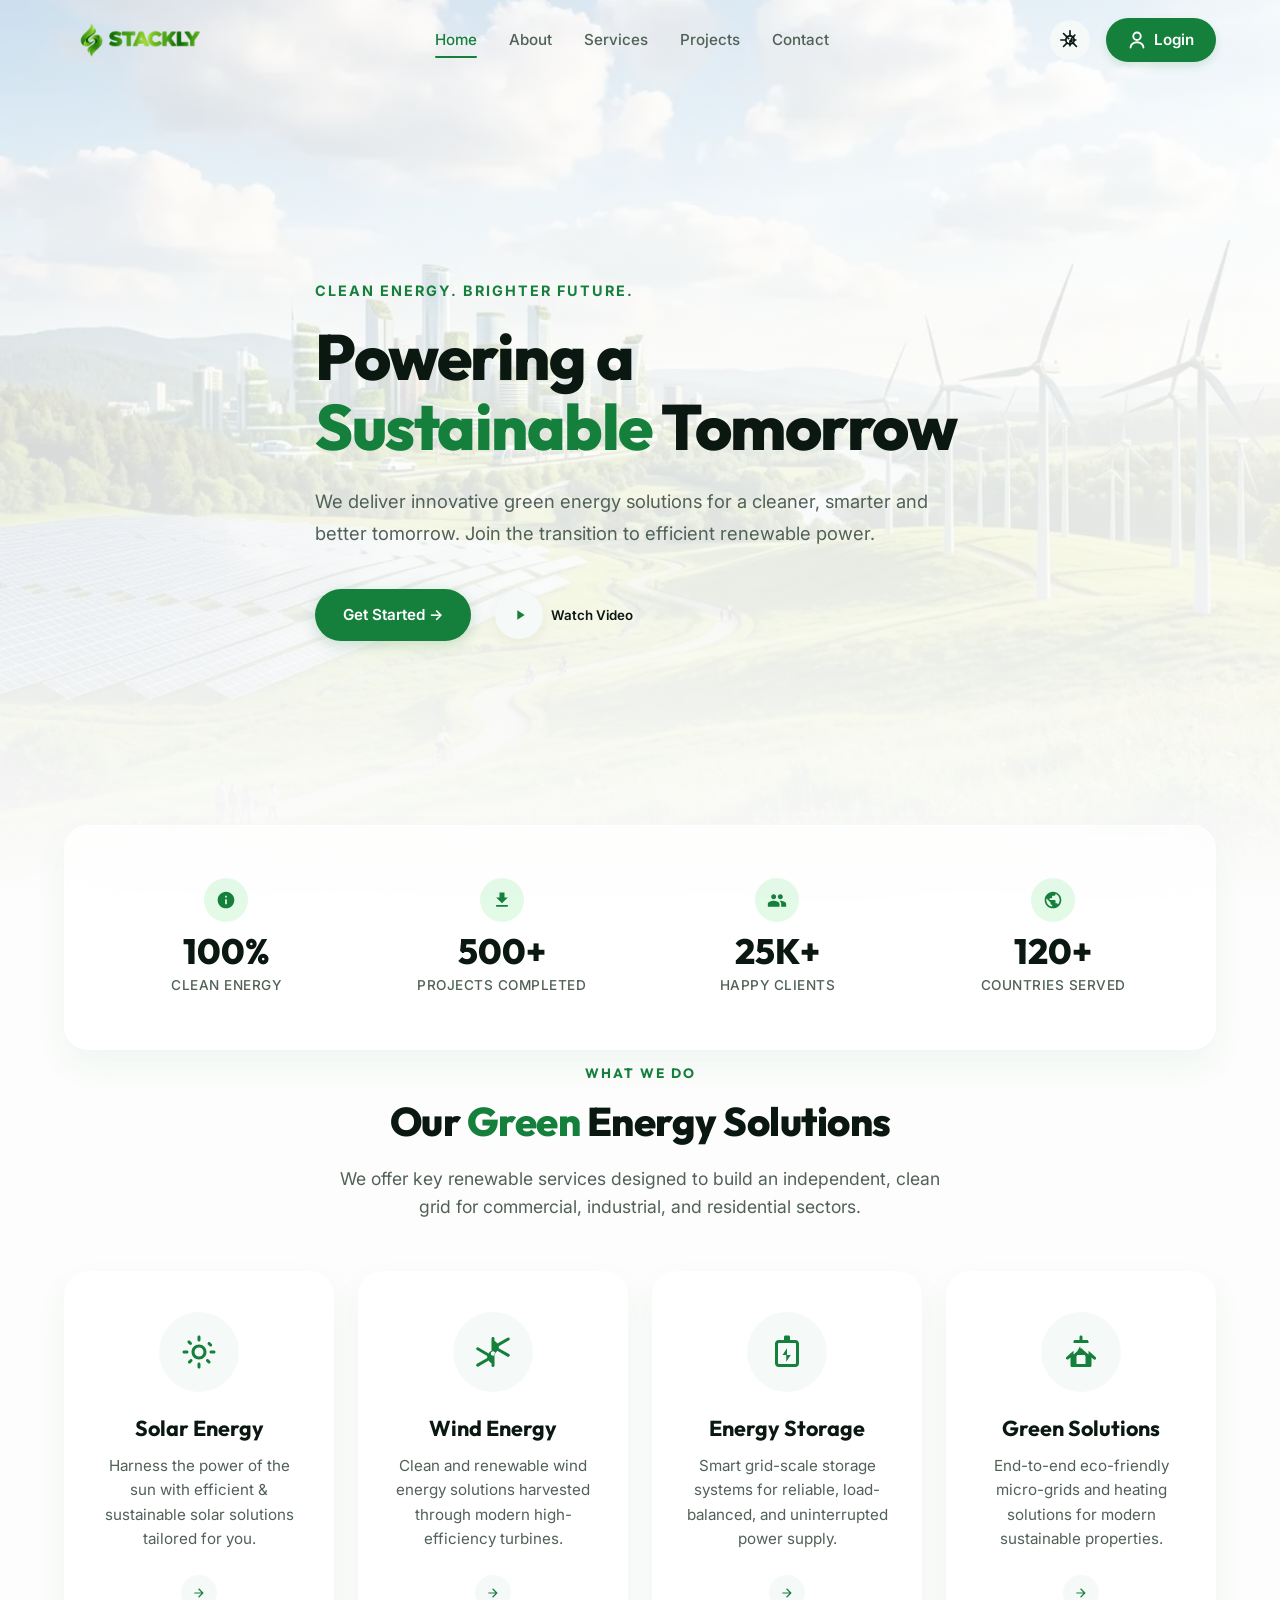
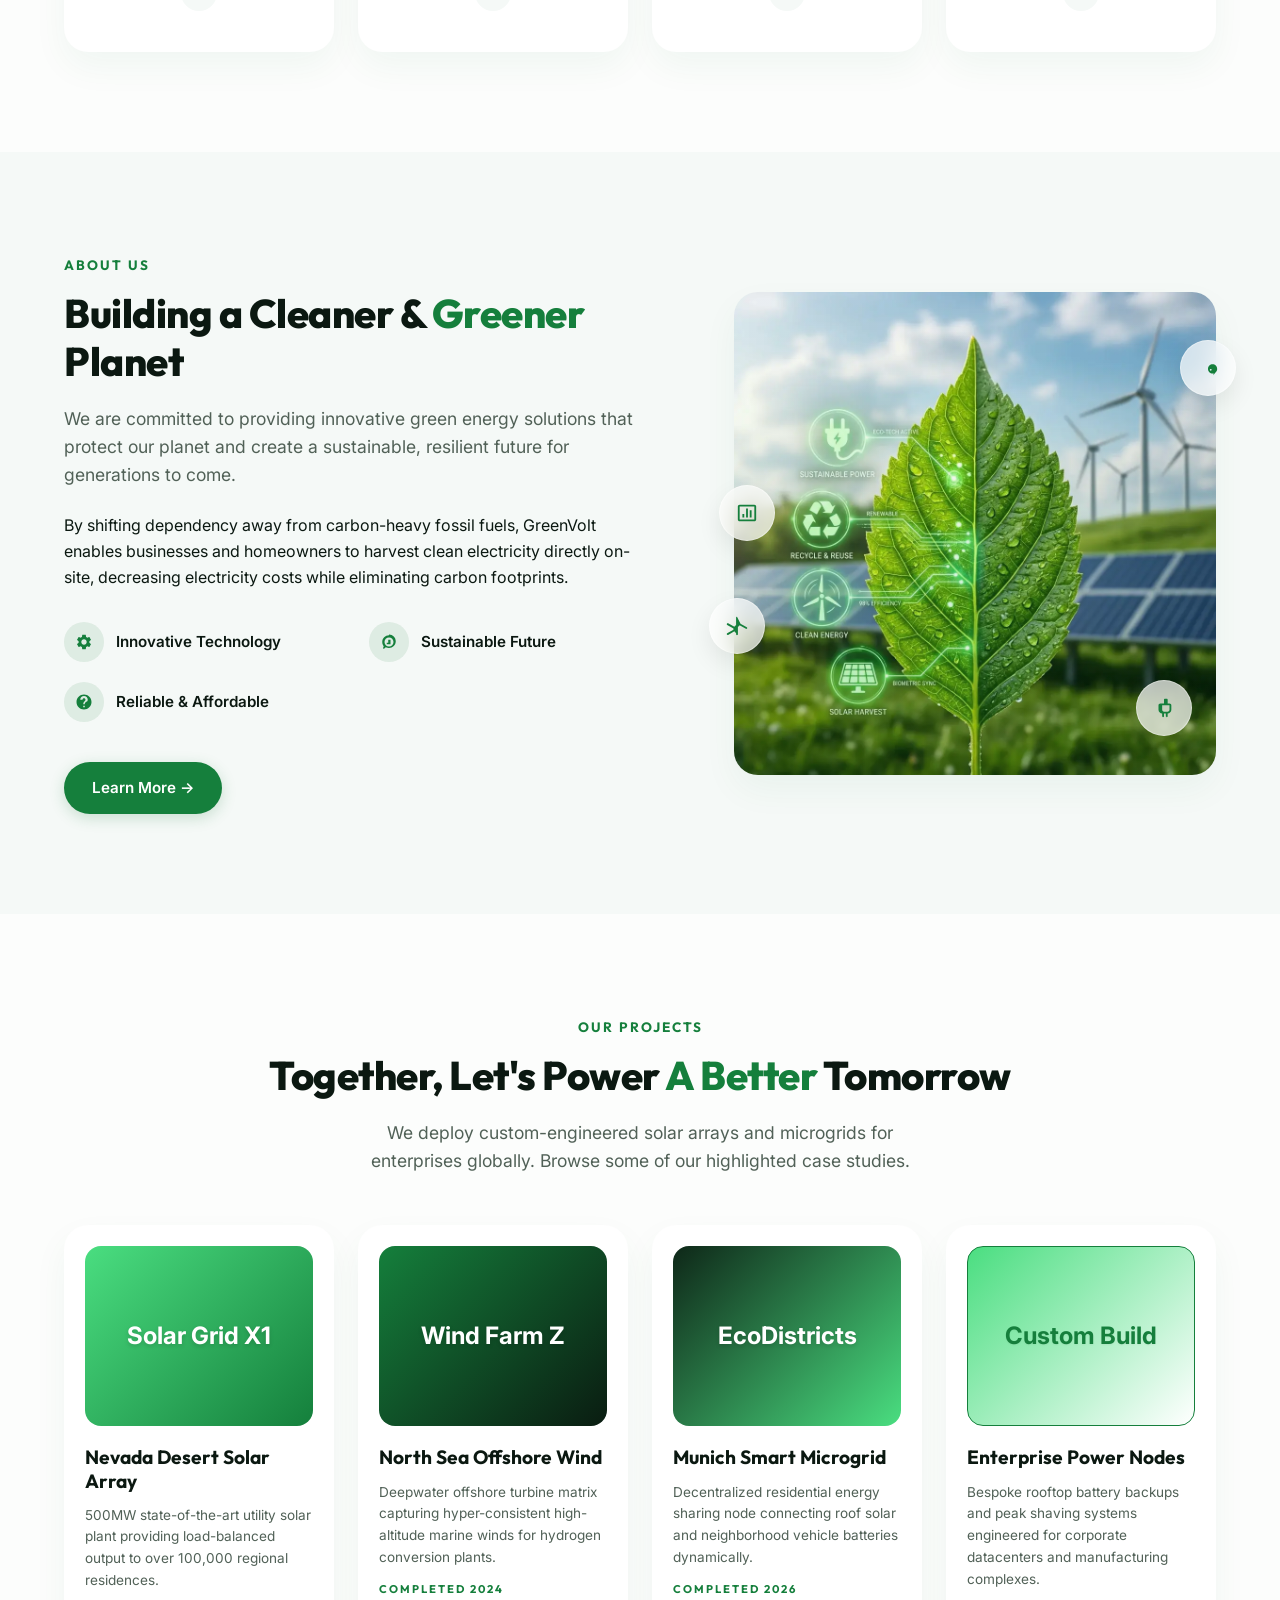
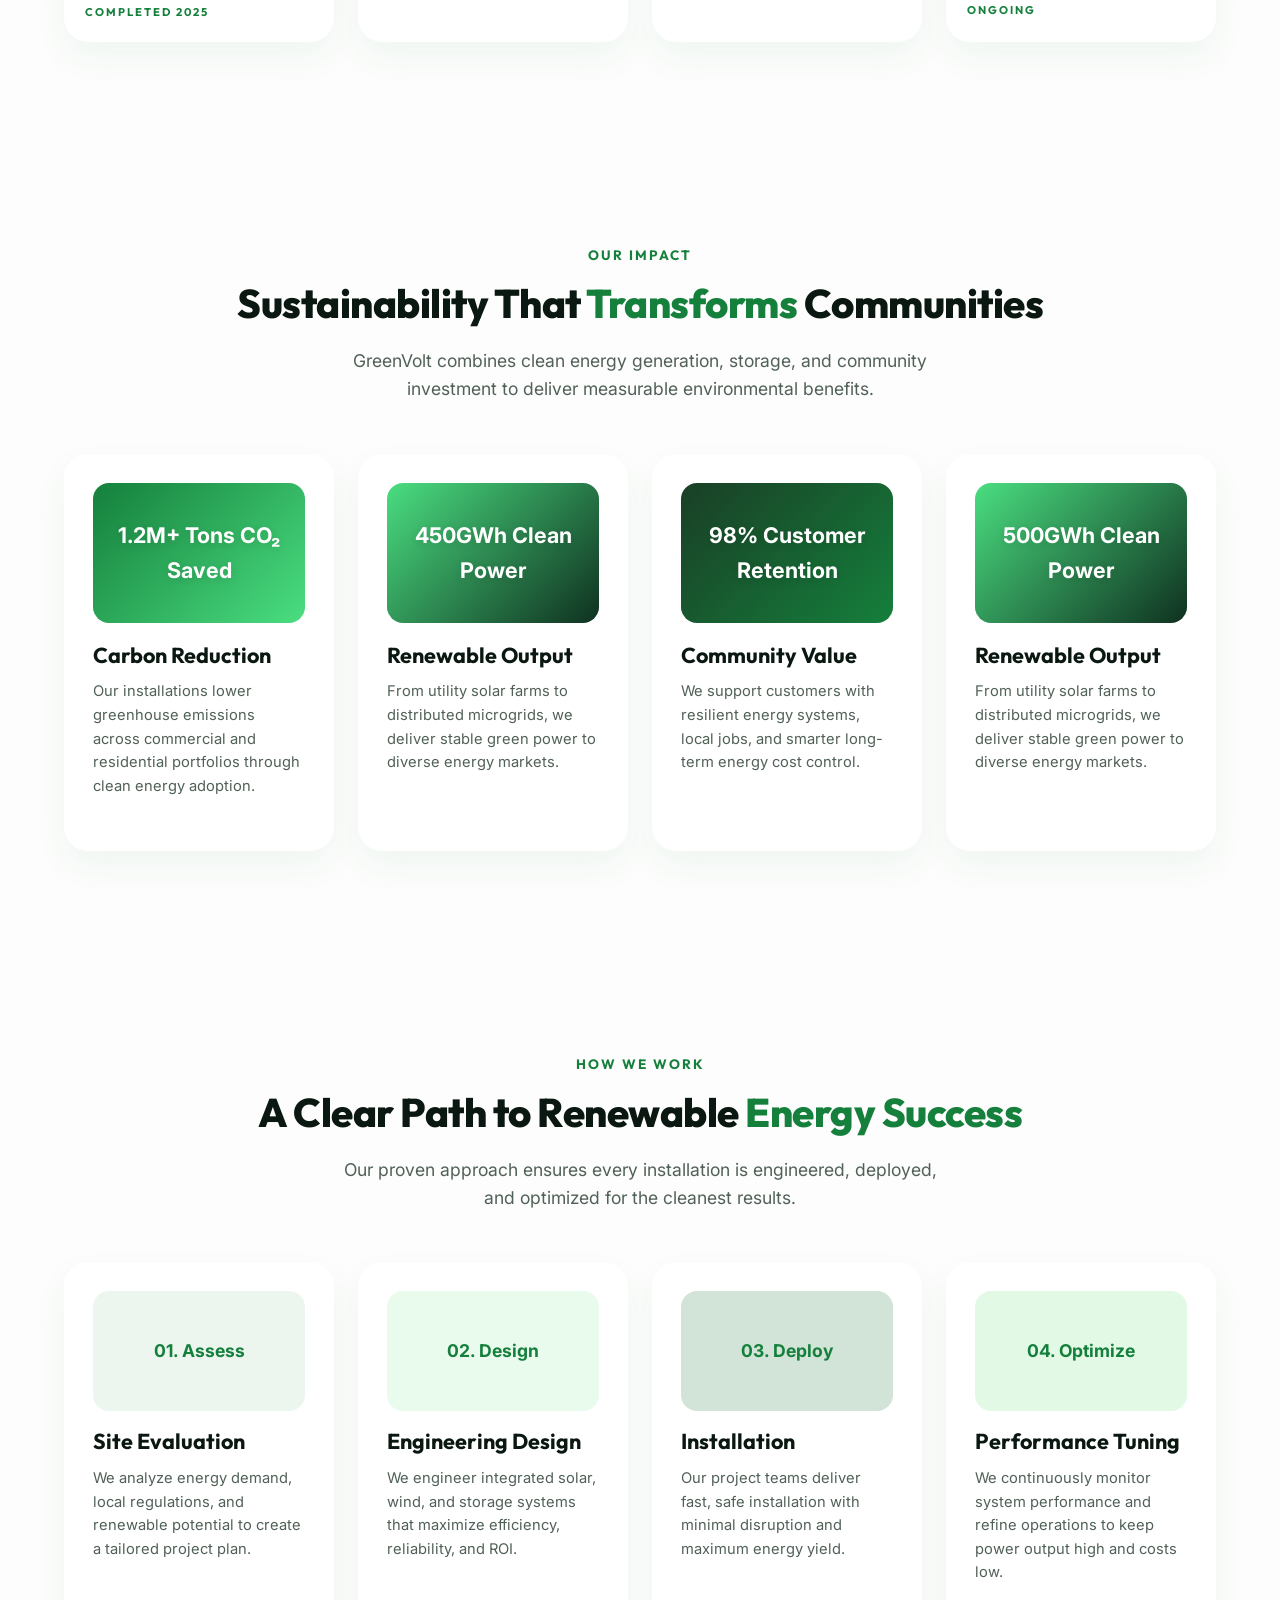
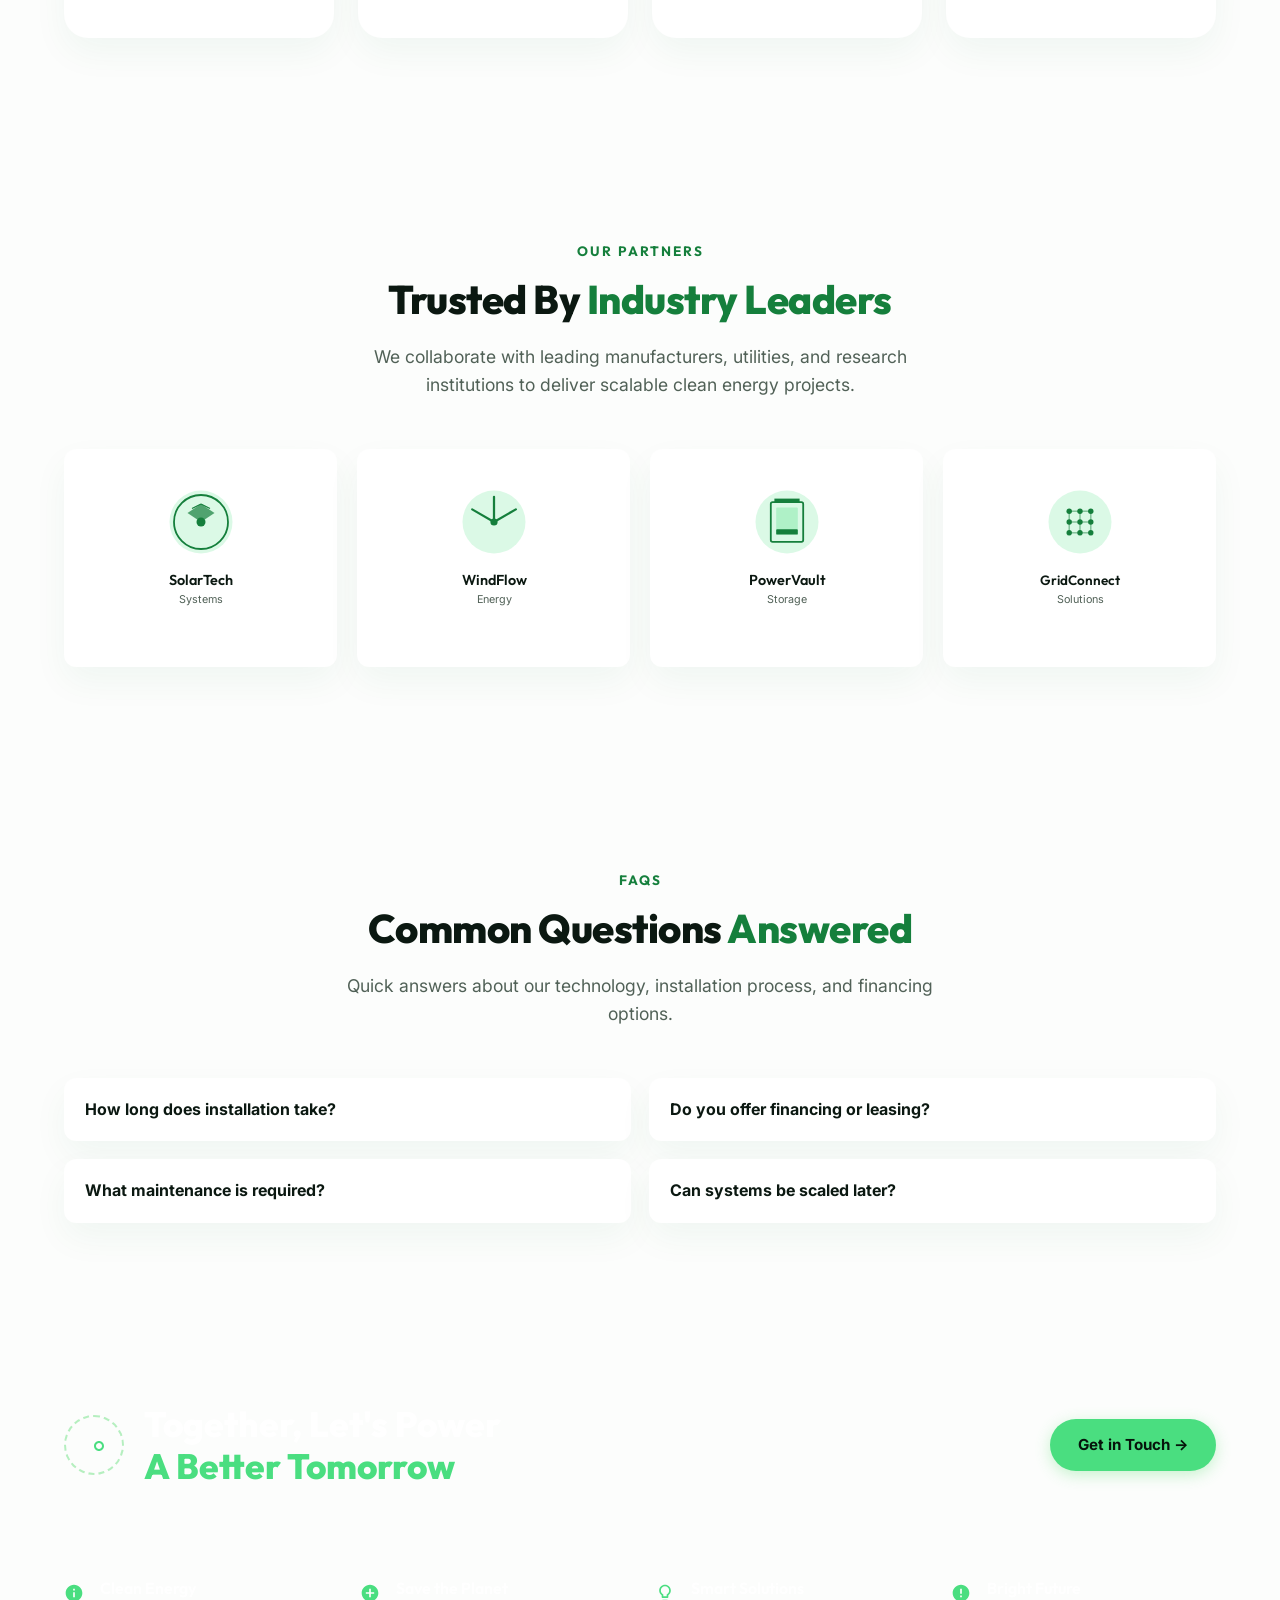
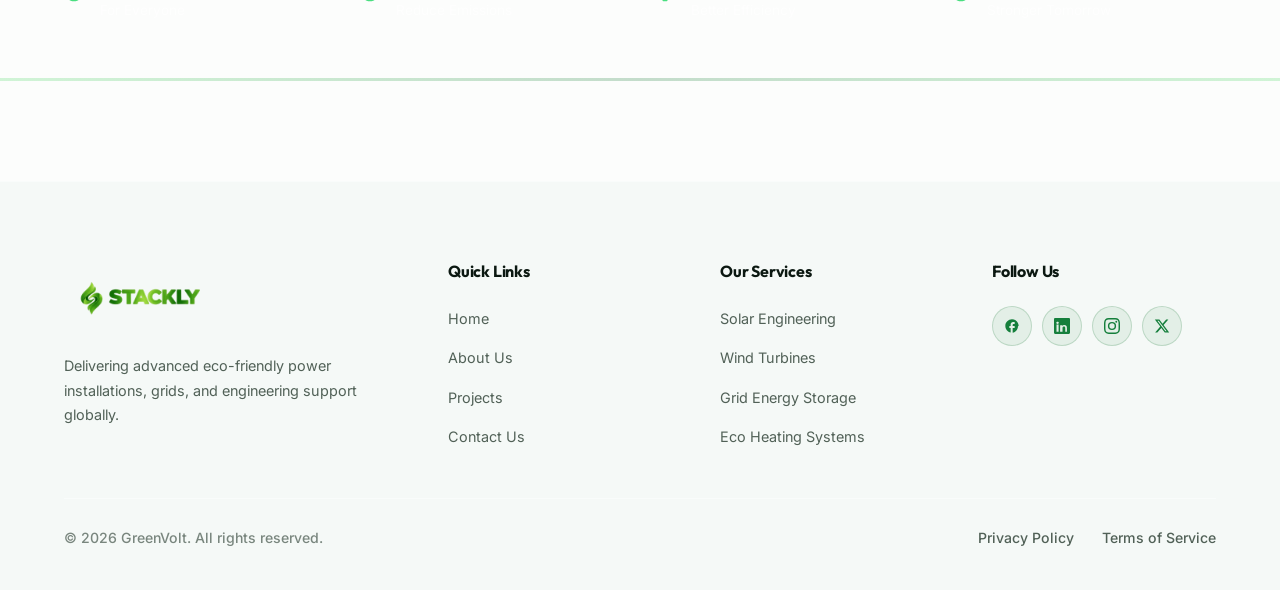
==== commit 095da7f8: "Add files via upload" ====
--- a/index.html
+++ b/index.html
@@ -71,7 +71,7 @@
                 <h1 class="hero-title">Powering a <span class="highlight">Sustainable</span> Tomorrow</h1>
                 <p class="hero-subtitle">We deliver innovative green energy solutions for a cleaner, smarter and better tomorrow. Join the transition to efficient renewable power.</p>
                 <div class="hero-btns">
-                    <a href="#" class="btn btn-primary">Get Started &rarr;</a>
+                    <a href="404.html" class="btn btn-primary">Get Started &rarr;</a>
                     <button class="btn-text" id="video-trigger" aria-label="Watch Video">
                         <span class="play-icon-container">
                             <svg viewBox="0 0 24 24">
@@ -93,8 +93,7 @@
                             <svg viewBox="0 0 24 24">
                                 <path d="M12 2C6.48 2 2 6.48 2 12s4.48 10 10 10 10-4.48 10-10S17.52 2 12 2zm1 15h-2v-6h2v6zm0-8h-2V7h2v2z"/>
                             </svg>
-                        </div><br><br>
-                        <br>
+                        </div>
                         <div class="stats-num" data-target="100">0%</div>
                         <div class="stats-label">Clean Energy</div>
                     </div>
@@ -252,7 +251,7 @@
             
             <div class="about-media reveal-right">
                 <div class="about-img-container">
-                    <img src="assets/about_img.png" alt="Eco leaf overlaid with renewable energy circuits" class="about-img" width="500" height="500">
+                    <img src="images/about_img.webp" alt="Eco leaf overlaid with renewable energy circuits" class="about-img" width="500" height="500">
                 </div>
                 
                 <!-- Floating Eco Tech Badges -->
@@ -560,7 +559,7 @@
                         </div>
                         <h2 class="cta-heading">Together, Let's Power<br><span>A Better Tomorrow</span></h2>
                     </div>
-                    <button class="btn btn-cta" id="cta-trigger">Get in Touch &rarr;</button>
+                    <a href="404.html" class="btn btn-cta" id="cta-trigger">Get in Touch &rarr;</a>
                 </div>
                 
                 <!-- Footer Highlights Row -->
@@ -617,70 +616,68 @@
     <!-- 7. Main Footer -->
     <footer class="footer">
         <div class="container">
-            <div class="footer-grid">
-                <div class="footer-brand">
-                    <a href="#home" class="logo footer-logo">
-                        <img src="images/green_logo.webp" alt="GreenVolt - Powering Tomorrow">
-                    </a>
-                    <p class="footer-desc">Delivering advanced eco-friendly power installations, grids, and engineering support globally.</p>
-                    <div class="footer-socials">
-                        <a href="#" class="social-icon" aria-label="Twitter">
-                            <svg viewBox="0 0 24 24"><path d="M18.244 2.25h3.308l-7.227 8.26 8.502 11.24H16.17l-5.214-6.817L4.99 21.75H1.68l7.73-8.835L1.254 2.25H8.08l4.713 6.231zm-1.161 17.52h1.833L7.084 4.126H5.117z"/></svg>
+            <!-- Footer Top Section -->
+            <div class="footer-top">
+                <div class="footer-grid">
+                    <!-- Brand Section -->
+                    <div class="footer-section footer-brand-section">
+                        <a href="#home" class="logo footer-logo">
+                            <img src="images/green_logo.webp" alt="GreenVolt - Powering Tomorrow">
                         </a>
-                        <a href="#" class="social-icon" aria-label="Facebook">
-                            <svg viewBox="0 0 24 24"><path d="M22 12c0-5.52-4.48-10-10-10S2 6.48 2 12c0 4.84 3.44 8.87 8 9.8V15H8v-3h2V9.5C10 7.57 11.57 6 13.5 6H16v3h-2c-.55 0-1 .45-1 1v2h3v3h-3v6.95c4.56-.93 8-4.96 8-9.75z"/></svg>
-                        </a>
-                        <a href="#" class="social-icon" aria-label="Instagram">
-                            <svg viewBox="0 0 24 24"><path d="M12 2.163c3.204 0 3.584.012 4.85.07 3.252.148 4.771 1.691 4.919 4.919.058 1.265.069 1.645.069 4.849 0 3.205-.012 3.584-.069 4.849-.149 3.225-1.664 4.771-4.919 4.919-1.266.058-1.644.07-4.85.07-3.204 0-3.584-.012-4.849-.07-3.26-.149-4.771-1.699-4.919-4.92-.058-1.265-.07-1.644-.07-4.849 0-3.204.013-3.583.07-4.849.149-3.227 1.664-4.771 4.919-4.919 1.266-.057 1.645-.069 4.849-.069zM12 0C8.741 0 8.333.014 7.053.072 2.695.272.273 2.69.073 7.051.014 8.333 0 8.741 0 12c0 3.259.014 3.668.072 4.948.2 4.358 2.618 6.78 6.98 6.98 1.281.058 1.689.072 4.948.072 3.259 0 3.668-.014 4.948-.072 4.354-.2 6.782-2.618 6.979-6.98.059-1.28.073-1.689.073-4.948 0-3.259-.014-3.667-.072-4.947-.196-4.354-2.617-6.78-6.979-6.98C15.668.014 15.259 0 12 0zm0 5.838a6.162 6.162 0 1 0 0 12.324 6.162 6.162 0 0 0 0-12.324zM12 16a4 4 0 1 1 0-8 4 4 0 0 1 0 8zm6.406-11.845a1.44 1.44 0 1 0 0 2.881 1.44 1.44 0 0 0 0-2.881z"/></svg>
-                        </a>
-                    </div>
-                </div>
-                
-                <div>
-                    <h3 class="footer-title">Services</h3>
-                    <ul class="footer-links">
-                        <li><a href="404.html" class="footer-link">Solar Engineering</a></li>
-                        <li><a href="404.html" class="footer-link">Wind Turbines</a></li>
-                        <li><a href="404.html" class="footer-link">Grid Energy Storage</a></li>
-                        <li><a href="404.html" class="footer-link">Eco Heating Systems</a></li>
-                    </ul>
-                </div>
-                
-                <div>
-                    <h3 class="footer-title">Quick Links</h3>
-                    <ul class="footer-links">
-                        <li><a href="#home" class="footer-link">Home</a></li>
-                        <li><a href="404.html" class="footer-link">About Us</a></li>
-                        <li><a href="404.html" class="footer-link">Projects</a></li>
-                        <li><a href="404.html" class="footer-link">Get a Quote</a></li>
-                        <li><a href="404.html" class="footer-link">Contact Us</a></li>
-                    </ul>
-                </div>
-                
-                <div>
-                    <h3 class="footer-title">Contact Us</h3>
-                    <div class="footer-info">
-                        <div class="info-item">
-                            <svg viewBox="0 0 24 24"><path d="M12 2C8.13 2 5 5.13 5 9c0 5.25 7 13 7 13s7-7.75 7-13c0-3.87-3.13-7-7-7zm0 9.5c-1.38 0-2.5-1.12-2.5-2.5s1.12-2.5 2.5-2.5 2.5 1.12 2.5 2.5-1.12 2.5-2.5 2.5z"/></svg>
-                            <span>100 Renewable Way, Suite 400, CleanTech City, EC1A 1BB</span>
-                        </div>
-                        <div class="info-item">
-                            <svg viewBox="0 0 24 24"><path d="M6.62 10.79c1.44 2.83 3.76 5.14 6.59 6.59l2.2-2.2c.27-.27.67-.36 1.02-.24 1.12.37 2.33.57 3.57.57.55 0 1 .45 1 1V20c0 .55-.45 1-1 1-9.39 0-17-7.61-17-17 0-.55.45-1 1-1h3.5c.55 0 1 .45 1 1 0 1.25.2 2.45.57 3.57.11.35.03.74-.25 1.02l-2.2 2.2z"/></svg>
-                            <span>+1 (555) GREEN-PWR</span>
-                        </div>
-                        <div class="info-item">
-                            <svg viewBox="0 0 24 24"><path d="M20 4H4c-1.1 0-1.99.9-1.99 2L2 18c0 1.1.9 2 2 2h16c1.1 0 2-.9 2-2V6c0-1.1-.9-2-2-2zm0 4l-8 5-8-5V6l8 5 8-5v2z"/></svg>
-                            <span>info@greenvolt.example.com</span>
+                        <p class="footer-desc">Delivering advanced eco-friendly power installations, grids, and engineering support globally.</p>
+                    </div>
+                    
+                    <!-- Quick Links Section -->
+                    <div class="footer-section">
+                        <h3 class="footer-title">Quick Links</h3>
+                        <ul class="footer-links">
+                            <li><a href="#home" class="footer-link">Home</a></li>
+                            <li><a href="404.html" class="footer-link">About Us</a></li>
+                            <li><a href="404.html" class="footer-link">Projects</a></li>
+                            <li><a href="404.html" class="footer-link">Contact Us</a></li>
+                        </ul>
+                    </div>
+
+                    <!-- Services Section -->
+                    <div class="footer-section">
+                        <h3 class="footer-title">Our Services</h3>
+                        <ul class="footer-links">
+                            <li><a href="404.html" class="footer-link">Solar Engineering</a></li>
+                            <li><a href="404.html" class="footer-link">Wind Turbines</a></li>
+                            <li><a href="404.html" class="footer-link">Grid Energy Storage</a></li>
+                            <li><a href="404.html" class="footer-link">Eco Heating Systems</a></li>
+                        </ul>
+                    </div>
+                    
+                    <!-- Follow Us Section -->
+                    <div class="footer-section footer-social-section">
+                        <h3 class="footer-title">Follow Us</h3>
+                        <div class="footer-socials">
+                            <a href="404.html" class="social-icon" aria-label="Facebook">
+                                <svg viewBox="0 0 24 24"><path d="M22 12c0-5.52-4.48-10-10-10S2 6.48 2 12c0 4.84 3.44 8.87 8 9.8V15H8v-3h2V9.5C10 7.57 11.57 6 13.5 6H16v3h-2c-.55 0-1 .45-1 1v2h3v3h-3v6.95c4.56-.93 8-4.96 8-9.75z"/></svg>
+                            </a>
+                            <a href="404.html" class="social-icon" aria-label="LinkedIn">
+                                <svg viewBox="0 0 24 24"><path d="M20.447 20.452h-3.554v-5.569c0-1.328-.475-2.236-1.986-2.236-1.081 0-1.722.722-2.004 1.418-.103.249-.129.597-.129.946v5.441h-3.554s.035-8.824 0-9.736h3.554v1.375l-.02.032h.02v-.032c.429-.663 1.195-1.609 2.905-1.609 2.124 0 3.714 1.388 3.714 4.373v5.597zM5.337 8.855c-1.144 0-1.915-.758-1.915-1.708 0-.951.77-1.707 1.916-1.707.99 0 1.916.756 1.916 1.707 0 .95-.926 1.708-1.916 1.708zm1.575 11.597H3.762V9.716h3.15v10.736zM22.225 0H1.771C.792 0 0 .774 0 1.729v20.542C0 23.227.792 24 1.771 24h20.451C23.2 24 24 23.227 24 22.271V1.729C24 .774 23.2 0 22.225 0z"/></svg>
+                            </a>
+                            <a href="404.html" class="social-icon" aria-label="Instagram">
+                                <svg viewBox="0 0 24 24"><path d="M12 2.163c3.204 0 3.584.012 4.85.07 3.252.148 4.771 1.691 4.919 4.919.058 1.265.069 1.645.069 4.849 0 3.205-.012 3.584-.069 4.849-.149 3.225-1.664 4.771-4.919 4.919-1.266.058-1.644.07-4.85.07-3.204 0-3.584-.012-4.849-.07-3.26-.149-4.771-1.699-4.919-4.92-.058-1.265-.07-1.644-.07-4.849 0-3.204.013-3.583.07-4.849.149-3.227 1.664-4.771 4.919-4.919 1.266-.057 1.645-.069 4.849-.069zM12 0C8.741 0 8.333.014 7.053.072 2.695.272.273 2.69.073 7.052.014 8.333 0 8.741 0 12c0 3.259.014 3.668.072 4.948.2 4.358 2.618 6.78 6.98 6.98C8.333 23.986 8.741 24 12 24c3.259 0 3.668-.014 4.948-.072 4.354-.2 6.782-2.618 6.979-6.98.059-1.28.073-1.689.073-4.948 0-3.259-.014-3.667-.072-4.947-.196-4.354-2.617-6.78-6.979-6.98C15.668.014 15.259 0 12 0zm0 5.838a6.162 6.162 0 100 12.324 6.162 6.162 0 000-12.324zM12 16a4 4 0 110-8 4 4 0 010 8zm6.406-11.845a1.44 1.44 0 100 2.881 1.44 1.44 0 000-2.881z"/></svg>
+                            </a>
+                            <a href="404.html" class="social-icon" aria-label="Twitter">
+                                <svg viewBox="0 0 24 24"><path d="M18.244 2.25h3.308l-7.227 8.26 8.502 11.24H16.17l-5.214-6.817L4.99 21.75H1.68l7.73-8.835L1.254 2.25H8.08l4.713 6.231zm-1.161 17.52h1.833L7.084 4.126H5.117z"/></svg>
+                            </a>
                         </div>
                     </div>
                 </div>
             </div>
             
+            <!-- Footer Bottom Section -->
             <div class="footer-bottom">
-                <p>&copy; 2026 GreenVolt. All rights reserved.</p>
-                <div class="footer-bottom-links">
-                    <a href="404.html" class="footer-bottom-link">Privacy Policy</a>
-                    <a href="404.html" class="footer-bottom-link">Terms of Service</a>
+                <div class="footer-bottom-content">
+                    <p class="copyright">&copy; 2026 GreenVolt. All rights reserved.</p>
+                    <div class="footer-bottom-links">
+                        <a href="404.html" class="footer-bottom-link">Privacy Policy</a>
+                        <a href="404.html" class="footer-bottom-link">Terms of Service</a>
+                    </div>
                 </div>
             </div>
         </div>
--- a/style.css
+++ b/style.css
@@ -578,7 +578,7 @@
 }
 
 .logo.footer-logo img {
-    height: 38px;
+    height: 72px;
 }
 
 .logo span {
@@ -737,18 +737,18 @@
 .hero {
     min-height: 100vh;
     padding-top: calc(var(--header-height) + 40px);
-    padding-bottom: 120px;
+    padding-bottom: 100px;
     display: flex;
     align-items: center;
     position: relative;
-    background-image: linear-gradient(to bottom, rgba(255, 255, 255, 0.7), var(--bg-primary)), url('assets/hero_bg.png');
+    background-image: linear-gradient(to bottom, rgba(255, 255, 255, 0.7), var(--bg-primary)), url('images/hero_bg.webp');
     background-size: cover;
     background-position: center;
     background-repeat: no-repeat;
 }
 
 [data-theme="dark"] .hero {
-    background-image: linear-gradient(to bottom, rgba(6, 19, 10, 0.75), var(--bg-primary)), url('assets/hero_bg.png');
+    background-image: linear-gradient(to bottom, rgba(6, 19, 10, 0.75), var(--bg-primary)), url('images/hero_bg.webp');
 }
 
 .hero-content {
@@ -816,11 +816,12 @@
 /* Floating Stats Bar */
 .stats-bar-wrapper {
     position: absolute;
-    bottom: -60px;
+    bottom: -150px;
     left: 50%;
     transform: translateX(-50%);
     width: min(calc(100% - 48px), 1152px);
-    z-index: 10;
+    z-index: 5;
+    pointer-events: auto;
 }
 
 .stats-bar {
@@ -1151,9 +1152,11 @@
 /* 7. Call To Action Banner (Bottom Footer Banner) */
 .cta-banner {
     padding: 80px 0 60px 0;
-    background: linear-gradient(rgba(8, 29, 15, 0.88), rgba(8, 29, 15, 0.94)), url('assets/cta_bg.png');
+    background: linear-gradient(rgba(8, 29, 15, 0.88), rgba(8, 29, 15, 0.94)), url('images/cta_bg.webp');
     background-size: cover;
     background-position: center;
+    background-repeat: no-repeat;
+    background-attachment: fixed;
     color: #ffffff;
     position: relative;
     overflow: hidden;
@@ -1165,14 +1168,14 @@
     bottom: 0;
     left: 0;
     width: 100%;
-    height: 6px;
-    background: linear-gradient(90deg, var(--light-green), var(--primary-green), var(--light-green));
+    height: 3px;
+    background: linear-gradient(90deg, rgba(76, 217, 100, 0.25), rgba(27, 122, 56, 0.25), rgba(76, 217, 100, 0.25));
 }
 
 .cta-container {
     display: flex;
     flex-direction: column;
-    gap: 60px;
+    gap: 50px;
 }
 
 .cta-main-row {
@@ -1277,167 +1280,258 @@
     background-color: var(--bg-secondary);
     padding: 80px 0 40px 0;
     border-top: 1px solid var(--glass-border);
+    margin-top: 100px;
+}
+
+.footer-top {
+    margin-bottom: 48px;
 }
 
 .footer-grid {
     display: grid;
-    grid-template-columns: 1fr 1fr 1fr 1fr;
-    gap: 60px;
-    margin-bottom: 60px;
+    grid-template-columns: 1.5fr 1fr 1fr 1fr;
+    gap: 48px;
     align-items: start;
 }
 
-.footer-brand {
-    max-width: 320px;
+/* Footer Sections */
+.footer-section {
     display: flex;
     flex-direction: column;
-    gap: 24px;
+}
+
+/* Brand Section */
+.footer-brand-section {
+    gap: 16px;
+    padding-right: 24px;
 }
 
 .footer-logo {
-    margin-bottom: 0;
+    margin-bottom: 4px;
+    display: inline-block;
 }
 
 .footer-logo img {
-    height: 60px;
+    height: 70px;
     width: auto;
+    transition: transform var(--transition-fast);
+}
+
+.footer-logo:hover img {
+    transform: scale(1.05);
 }
 
 .footer-desc {
     color: var(--text-secondary);
-    font-size: 0.95rem;
+    font-size: 0.9rem;
+    line-height: 1.7;
+    margin-bottom: 0;
+}
+
+/* Footer Title */
+.footer-title {
+    font-size: 1rem;
+    font-weight: 700;
+    color: var(--text-main);
     margin-bottom: 24px;
+    position: relative;
+    padding-bottom: 0;
+    letter-spacing: -0.2px;
+}
+
+/* Footer Links */
+.footer-links {
+    display: flex;
+    flex-direction: column;
+    gap: 14px;
+    list-style: none;
+}
+
+.footer-link {
+    color: var(--text-secondary);
+    font-size: 0.9rem;
+    display: inline-flex;
+    align-items: center;
+    gap: 6px;
+    transition: all var(--transition-fast);
+    position: relative;
+}
+
+.footer-link::before {
+    content: '';
+    display: none;
+}
+
+.footer-link:hover {
+    color: var(--primary-green);
+    padding-left: 0;
+    transform: translateX(4px);
+}
+
+/* Follow Us / Social Section */
+.footer-social-section {
+    gap: 0;
 }
 
 .footer-socials {
     display: flex;
-    gap: 12px;
+    gap: 10px;
+    align-items: center;
+    flex-wrap: wrap;
 }
 
 .social-icon {
     width: 40px;
     height: 40px;
     border-radius: 50%;
-    background-color: var(--bg-primary);
-    border: 1px solid var(--glass-border);
-    color: var(--text-secondary);
+    background-color: rgba(27, 122, 56, 0.08);
+    border: 1.5px solid rgba(27, 122, 56, 0.2);
+    color: var(--primary-green);
     display: flex;
     align-items: center;
     justify-content: center;
-    transition: background-color var(--transition-fast), color var(--transition-fast), transform var(--transition-fast);
+    transition: all var(--transition-fast);
+    cursor: pointer;
 }
 
 .social-icon:hover {
     background-color: var(--primary-green);
+    border-color: var(--primary-green);
     color: #ffffff;
-    transform: translateY(-3px);
+    transform: translateY(-4px);
+    box-shadow: 0 4px 12px rgba(27, 122, 56, 0.2);
 }
 
 .social-icon svg {
-    width: 18px;
-    height: 18px;
+    width: 16px;
+    height: 16px;
     fill: currentColor;
 }
 
-.footer-title {
-    font-size: 1.1rem;
-    font-weight: 700;
-    margin-bottom: 24px;
+/* Footer Bottom */
+.footer-bottom {
+    padding-top: 28px;
+    border-top: 1px solid var(--glass-border);
+}
+
+.footer-bottom-content {
+    display: flex;
+    align-items: center;
+    justify-content: space-between;
+    gap: 20px;
+    flex-wrap: wrap;
+}
+
+.copyright {
+    font-size: 0.88rem;
+    color: var(--text-muted);
+    margin: 0;
+    font-weight: 500;
+}
+
+.footer-bottom-links {
+    display: flex;
+    align-items: center;
+    gap: 28px;
+    flex-wrap: wrap;
+    justify-content: flex-end;
+}
+
+.footer-bottom-link {
+    font-size: 0.88rem;
+    color: var(--text-secondary);
+    transition: all var(--transition-fast);
+    font-weight: 500;
     position: relative;
-    padding-bottom: 8px;
-}
-
-.footer-title::after {
+}
+
+.footer-bottom-link::after {
     content: '';
     position: absolute;
-    bottom: 0;
+    bottom: -2px;
     left: 0;
-    width: 30px;
-    height: 2px;
+    width: 0;
+    height: 1.5px;
     background-color: var(--primary-green);
-}
-
-.footer-links {
-    display: flex;
-    flex-direction: column;
-    gap: 12px;
-}
-
-.footer-link {
-    color: var(--text-secondary);
-    font-size: 0.95rem;
-    display: inline-flex;
-    align-items: center;
-    gap: 0px;
-    transition: color var(--transition-fast), transform var(--transition-fast);
-}
-
-.footer-link::before {
-    content: '→';
-    opacity: 0;
-    width: 0;
-    transition: opacity var(--transition-fast), width var(--transition-fast), margin var(--transition-fast);
-    color: var(--primary-green);
-}
-
-.footer-link:hover {
-    color: var(--primary-green);
-    transform: translateX(4px);
-}
-
-.footer-link:hover::before {
-    opacity: 1;
-    width: auto;
-    margin-right: 6px;
-}
-
-.footer-info {
-    display: flex;
-    flex-direction: column;
-    gap: 16px;
-}
-
-.info-item {
-    display: flex;
-    align-items: flex-start;
-    gap: 12px;
-    color: var(--text-secondary);
-    font-size: 0.95rem;
-}
-
-.info-item svg {
-    width: 18px;
-    height: 18px;
-    fill: currentColor;
-    color: var(--primary-green);
-    margin-top: 3px;
-    flex-shrink: 0;
-}
-
-.footer-bottom {
-    border-top: 1px solid var(--glass-border);
-    padding-top: 30px;
-    display: flex;
-    align-items: center;
-    justify-content: space-between;
-    gap: 18px;
-    font-size: 0.9rem;
-    color: var(--text-muted);
-}
-
-.footer-bottom p {
-    margin: 0;
-}
-
-.footer-bottom-links {
-    display: flex;
-    align-items: center;
-    gap: 24px;
-    flex-wrap: wrap;
+    transition: width var(--transition-fast);
 }
 
 .footer-bottom-link:hover {
     color: var(--primary-green);
+}
+
+.footer-bottom-link:hover::after {
+    width: 100%;
+}
+
+/* Dark Mode - Footer Styles */
+[data-theme="dark"] .footer-desc {
+    color: var(--text-secondary);
+}
+
+[data-theme="dark"] .social-title {
+    color: var(--text-muted);
+}
+
+[data-theme="dark"] .social-icon {
+    background-color: rgba(76, 217, 100, 0.08);
+    border-color: rgba(76, 217, 100, 0.15);
+    color: var(--light-green);
+}
+
+[data-theme="dark"] .social-icon:hover {
+    background-color: var(--primary-green);
+    border-color: var(--primary-green);
+    color: #ffffff;
+}
+
+[data-theme="dark"] .footer-title {
+    color: var(--text-main);
+}
+
+[data-theme="dark"] .footer-link {
+    color: var(--text-secondary);
+}
+
+[data-theme="dark"] .footer-link::before {
+    color: var(--light-green);
+}
+
+[data-theme="dark"] .footer-link:hover {
+    color: var(--light-green);
+}
+
+[data-theme="dark"] .info-icon {
+    background-color: rgba(76, 217, 100, 0.1);
+    color: var(--light-green);
+}
+
+[data-theme="dark"] .info-item:hover .info-icon {
+    background-color: rgba(76, 217, 100, 0.15);
+}
+
+[data-theme="dark"] .info-label {
+    color: var(--text-muted);
+}
+
+[data-theme="dark"] .info-item span {
+    color: var(--text-secondary);
+}
+
+[data-theme="dark"] .info-item:hover span {
+    color: var(--text-main);
+}
+
+[data-theme="dark"] .footer-bottom-link {
+    color: var(--text-secondary);
+}
+
+[data-theme="dark"] .footer-bottom-link::after {
+    background-color: var(--light-green);
+}
+
+[data-theme="dark"] .footer-bottom-link:hover {
+    color: var(--light-green);
 }
 
 /* 9. Sleek Glassmorphic Modals */
@@ -1858,7 +1952,6 @@
         grid-template-columns: 1fr;
         gap: 16px;
     }
-}
 
     .about-content {
         max-width: 100%;
@@ -1890,6 +1983,7 @@
         grid-template-columns: repeat(2, 1fr);
         gap: 40px;
     }
+}
 
 @media (max-width: 600px) {
     html {
@@ -1981,31 +2075,66 @@
         grid-template-columns: 1fr;
     }
 
+    .footer {
+        padding: 50px 0 40px 0;
+        margin-top: 60px;
+    }
+
     .footer-grid {
         grid-template-columns: 1fr;
-        gap: 28px;
+        gap: 32px;
+    }
+
+    .footer-section {
         text-align: center;
     }
-    
-    .footer-brand {
+
+    .footer-brand-section {
         align-items: center;
+        padding-right: 0;
+    }
+
+    .footer-logo {
+        justify-content: center;
+    }
+
+    .footer-desc {
         margin: 0 auto;
-    }
-    
+        max-width: 360px;
+    }
+
     .footer-socials {
         justify-content: center;
     }
-    
-    .footer-info {
+
+    .footer-title {
+        margin-bottom: 16px;
+    }
+
+    .footer-links {
+        gap: 12px;
         align-items: center;
     }
 
-    .footer-links {
+    .footer-link:hover {
+        transform: none;
+    }
+
+    .footer-bottom-content {
+        flex-direction: column;
         align-items: center;
-    }
-
-    .footer-bottom {
         text-align: center;
+        gap: 12px;
+    }
+
+    .copyright {
+        order: 2;
+    }
+
+    .footer-bottom-links {
+        order: 1;
+        gap: 16px;
+        justify-content: center;
     }
 }
 
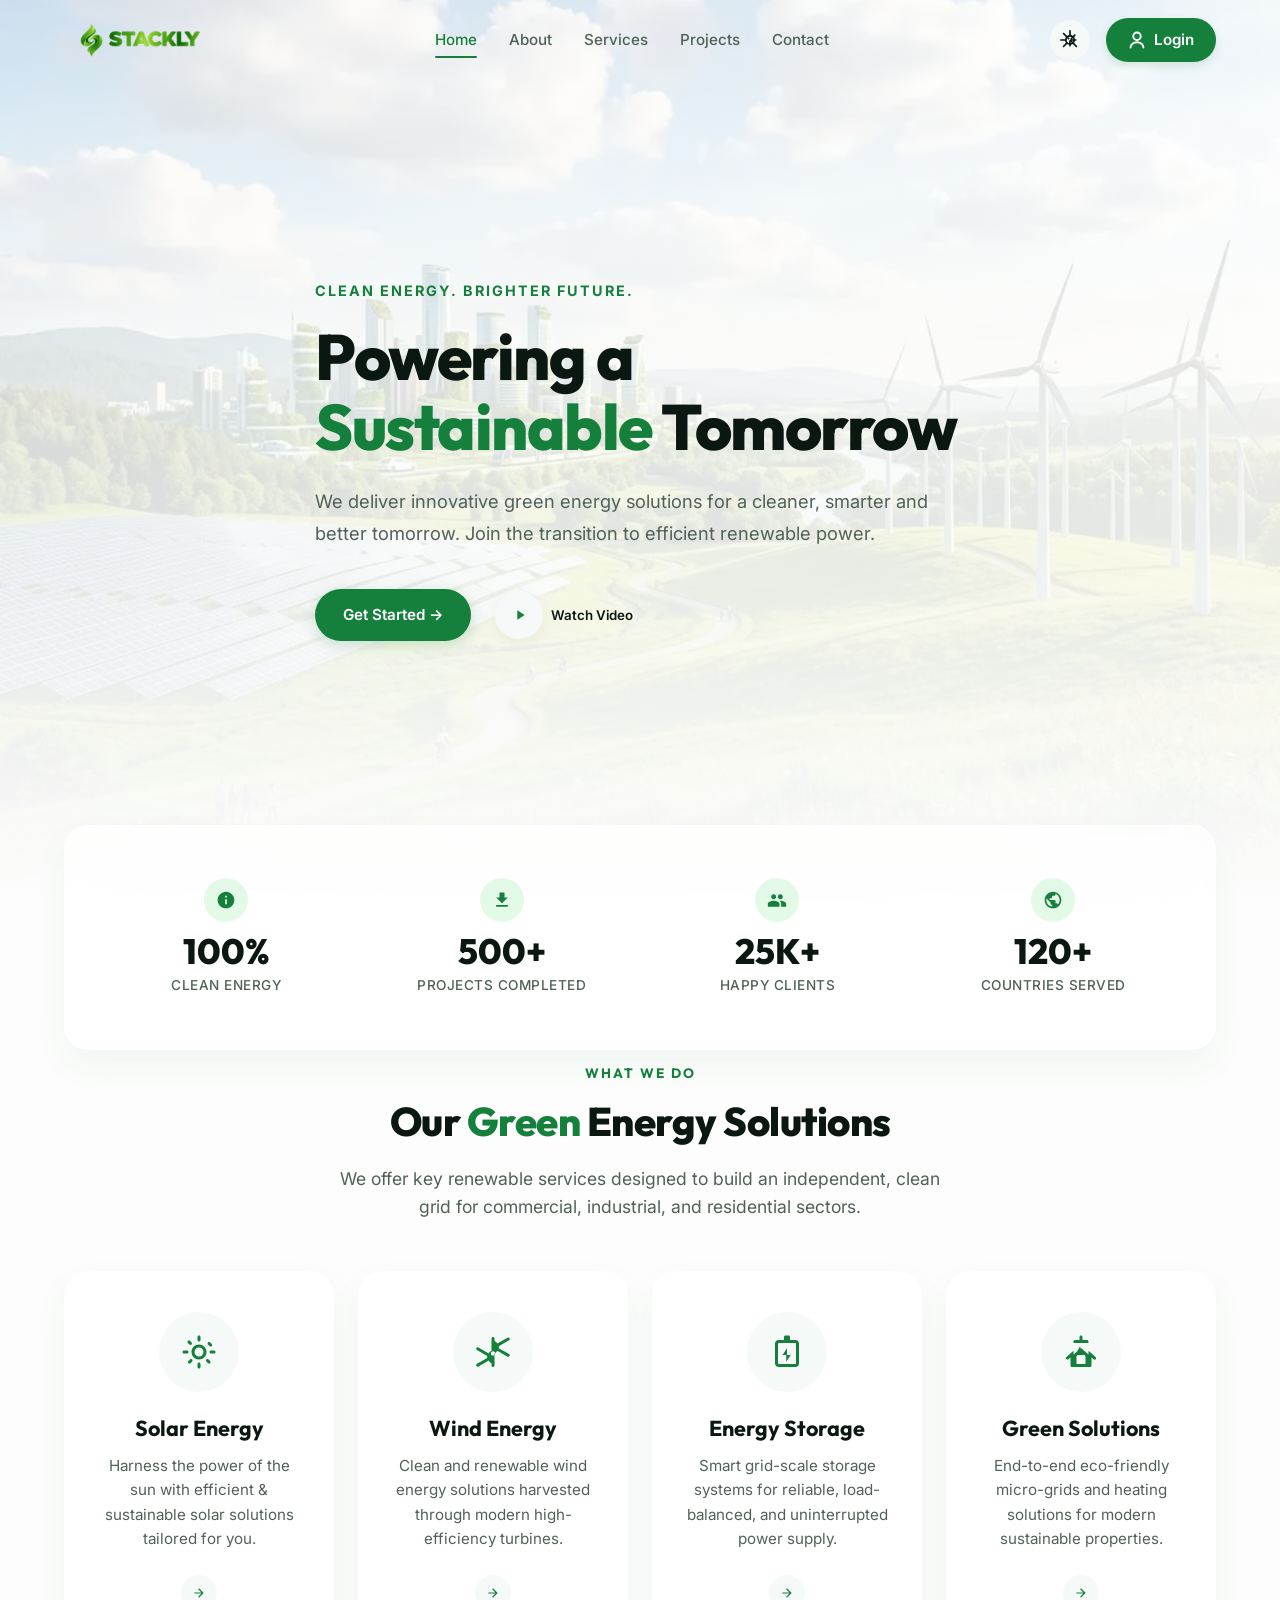
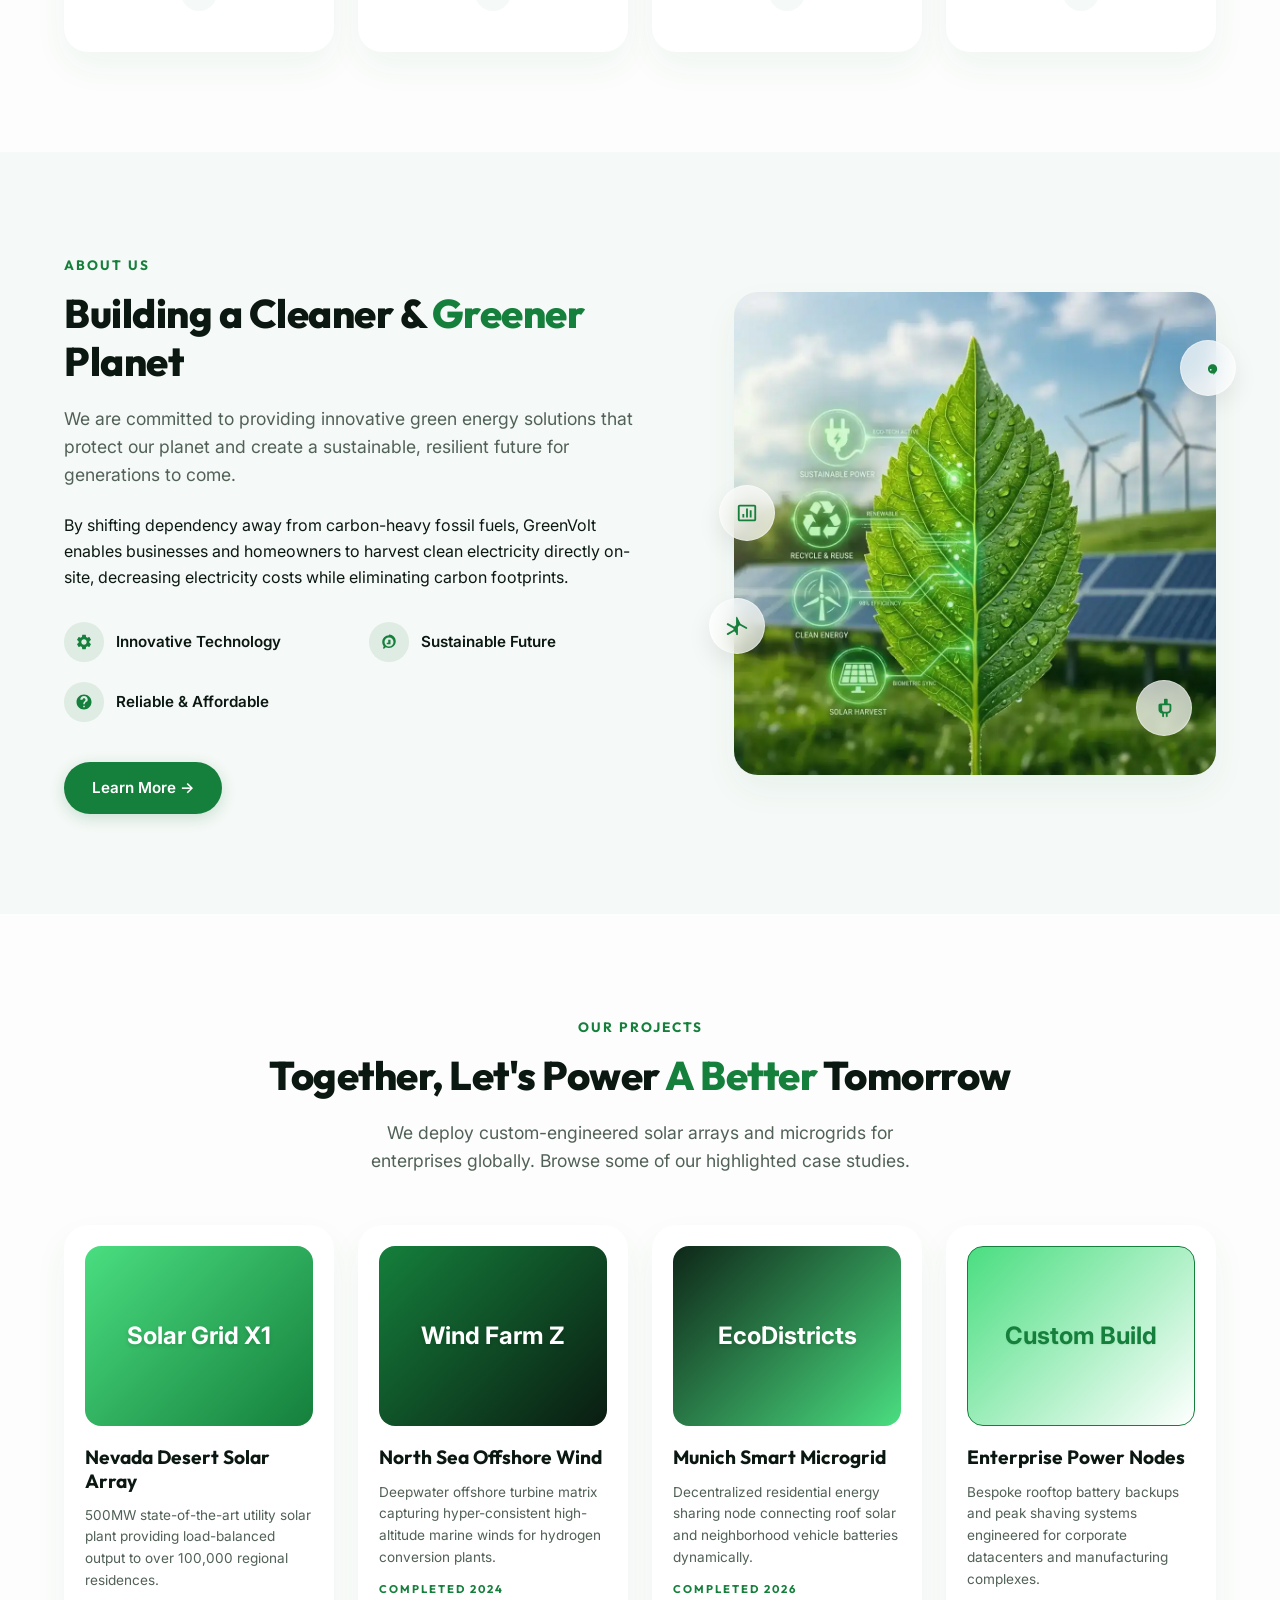
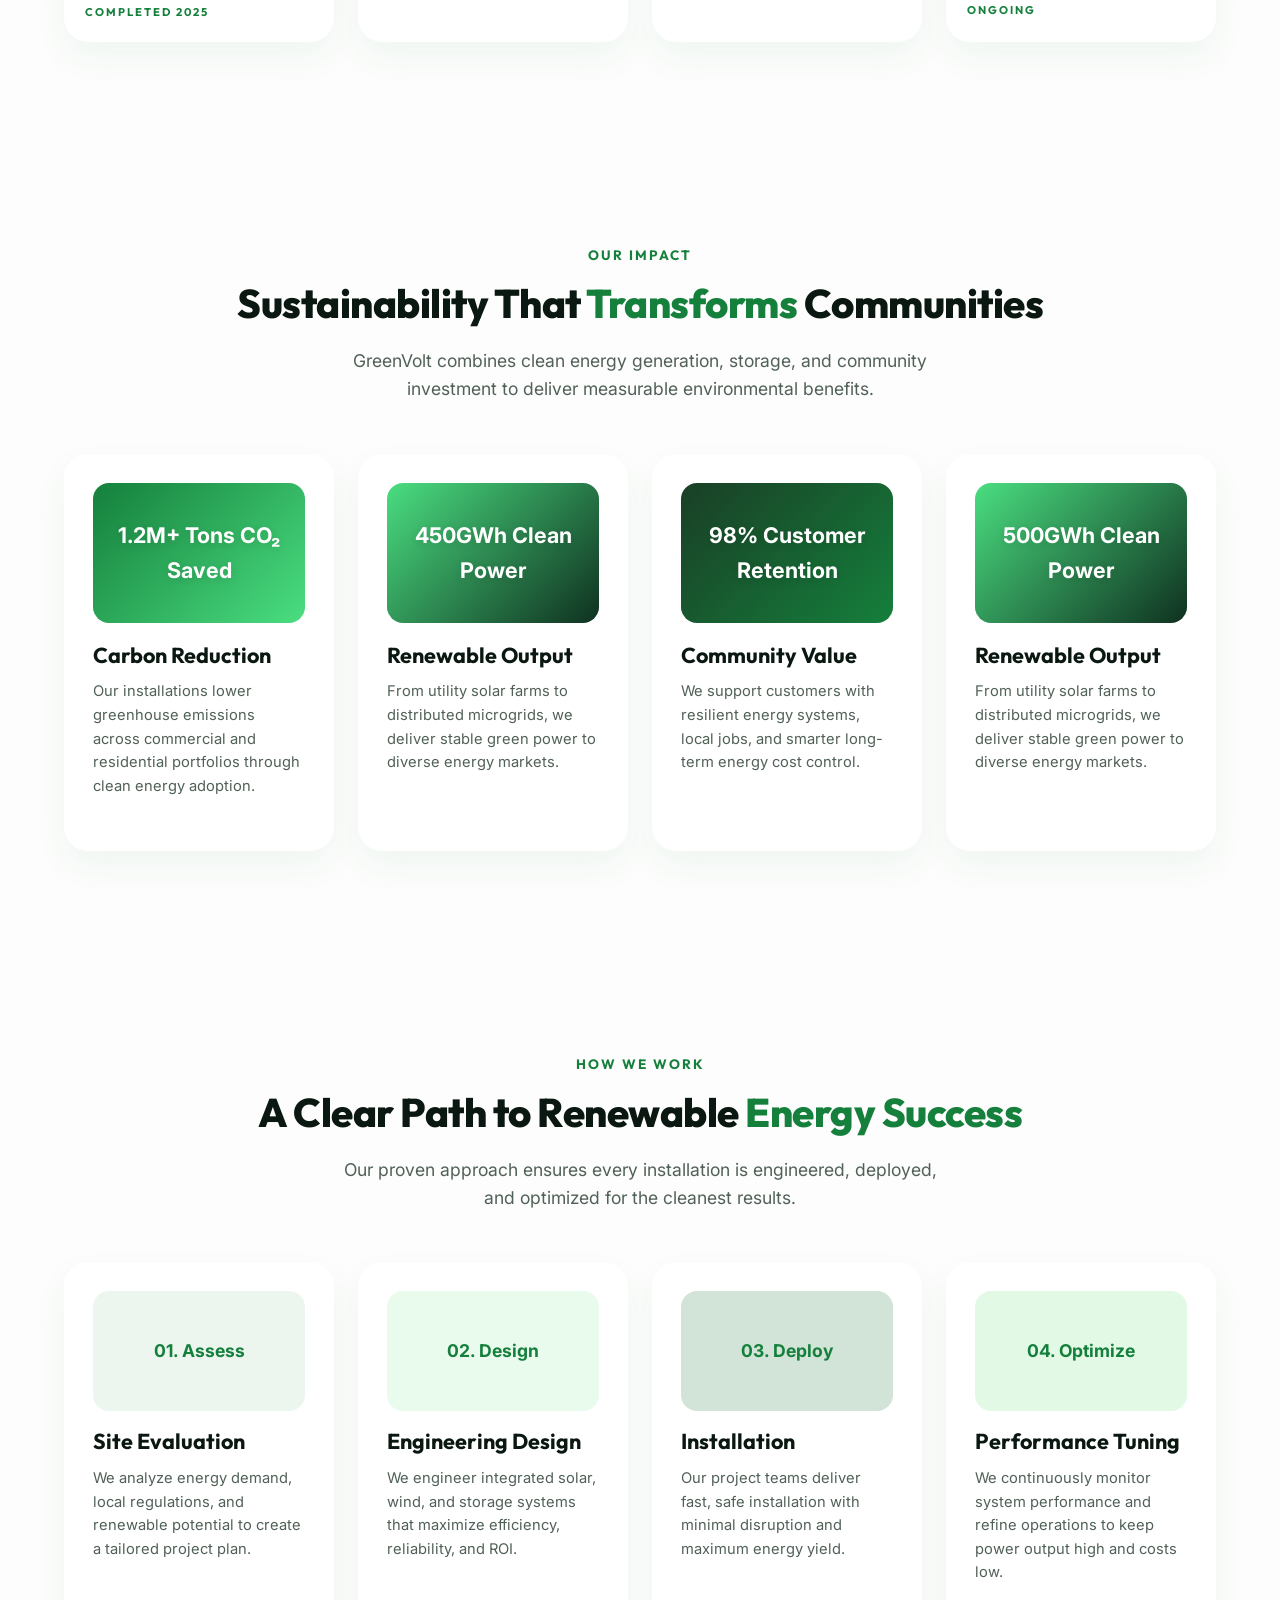
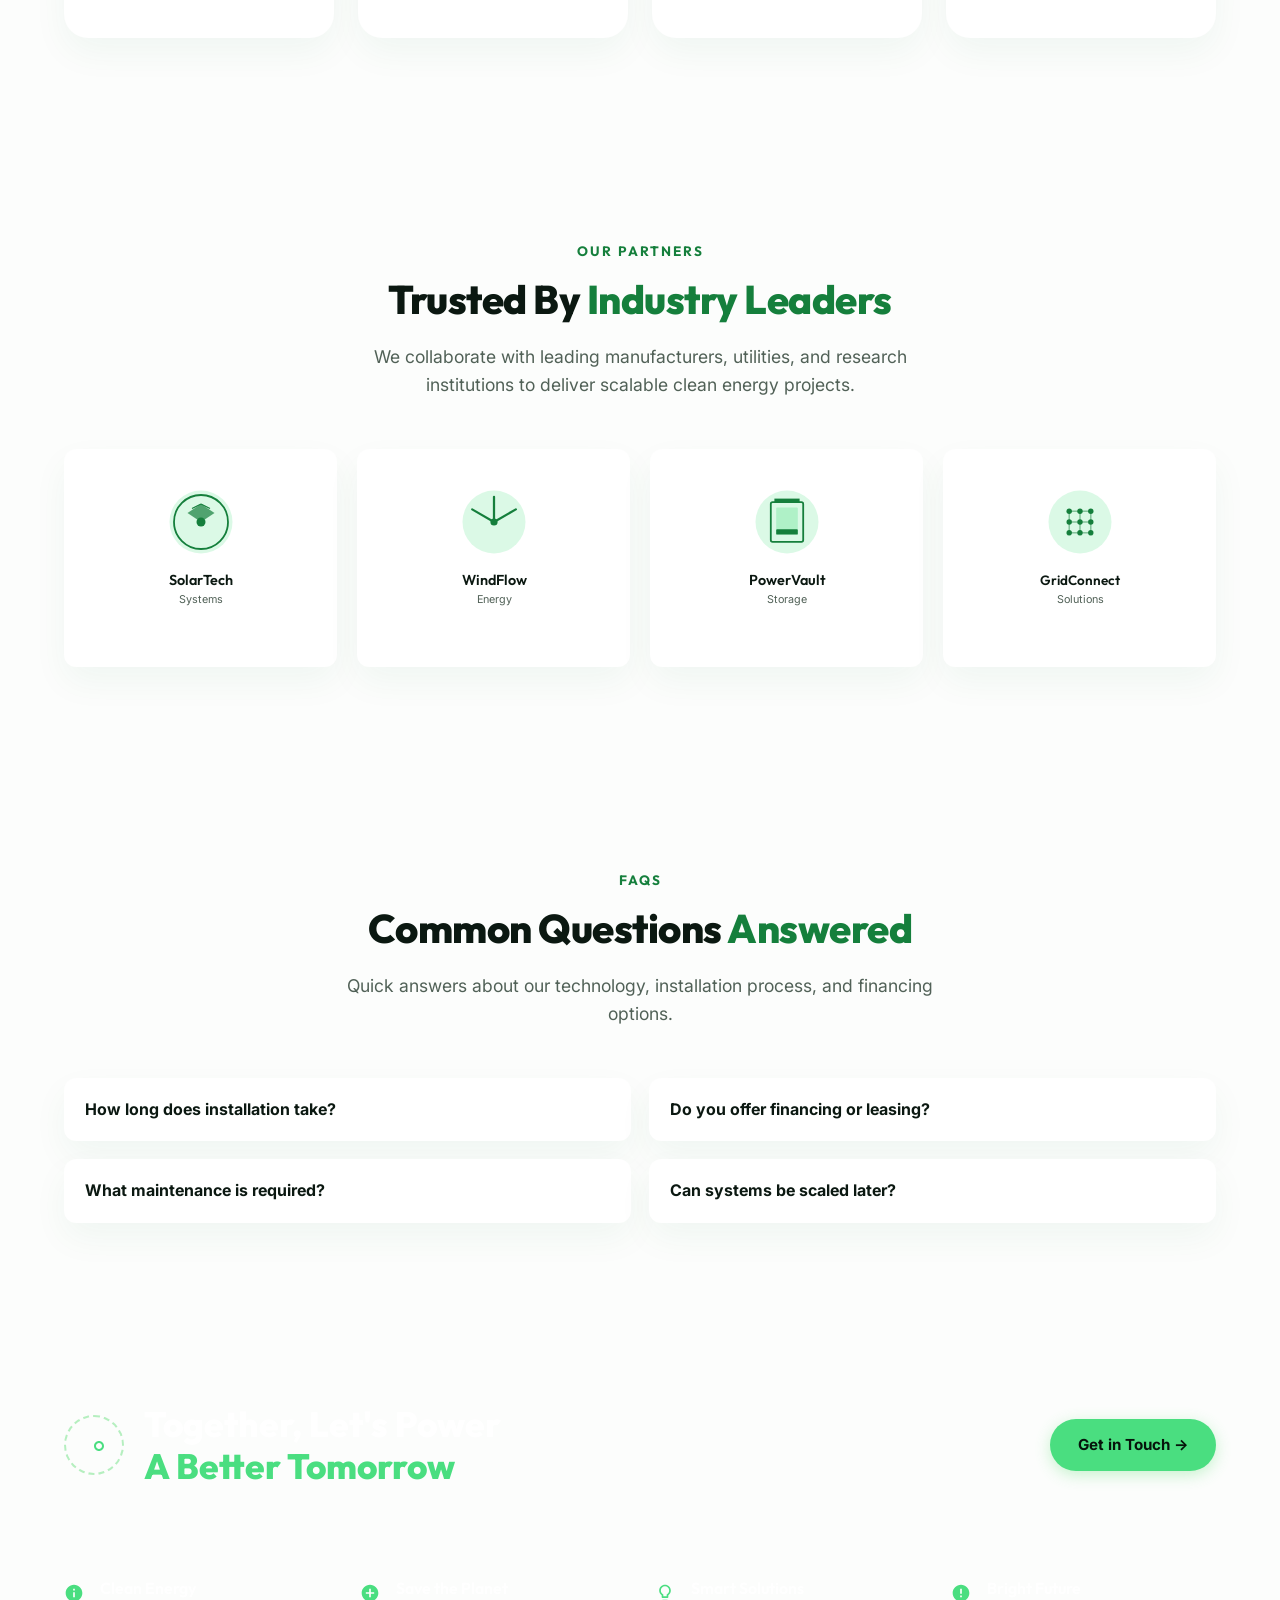
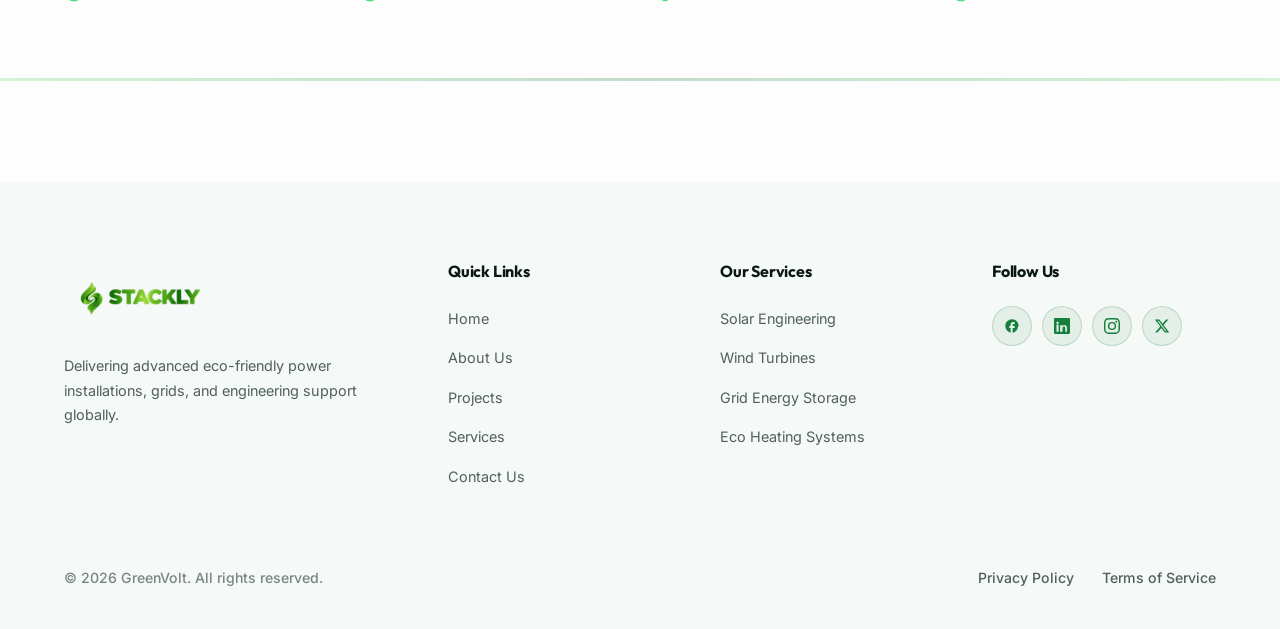
==== commit e6c7dc22: "Add files via upload" ====
--- a/index.html
+++ b/index.html
@@ -634,6 +634,7 @@
                             <li><a href="#home" class="footer-link">Home</a></li>
                             <li><a href="404.html" class="footer-link">About Us</a></li>
                             <li><a href="404.html" class="footer-link">Projects</a></li>
+                             <li><a href="404.html" class="footer-link">Services</a></li>
                             <li><a href="404.html" class="footer-link">Contact Us</a></li>
                         </ul>
                     </div>
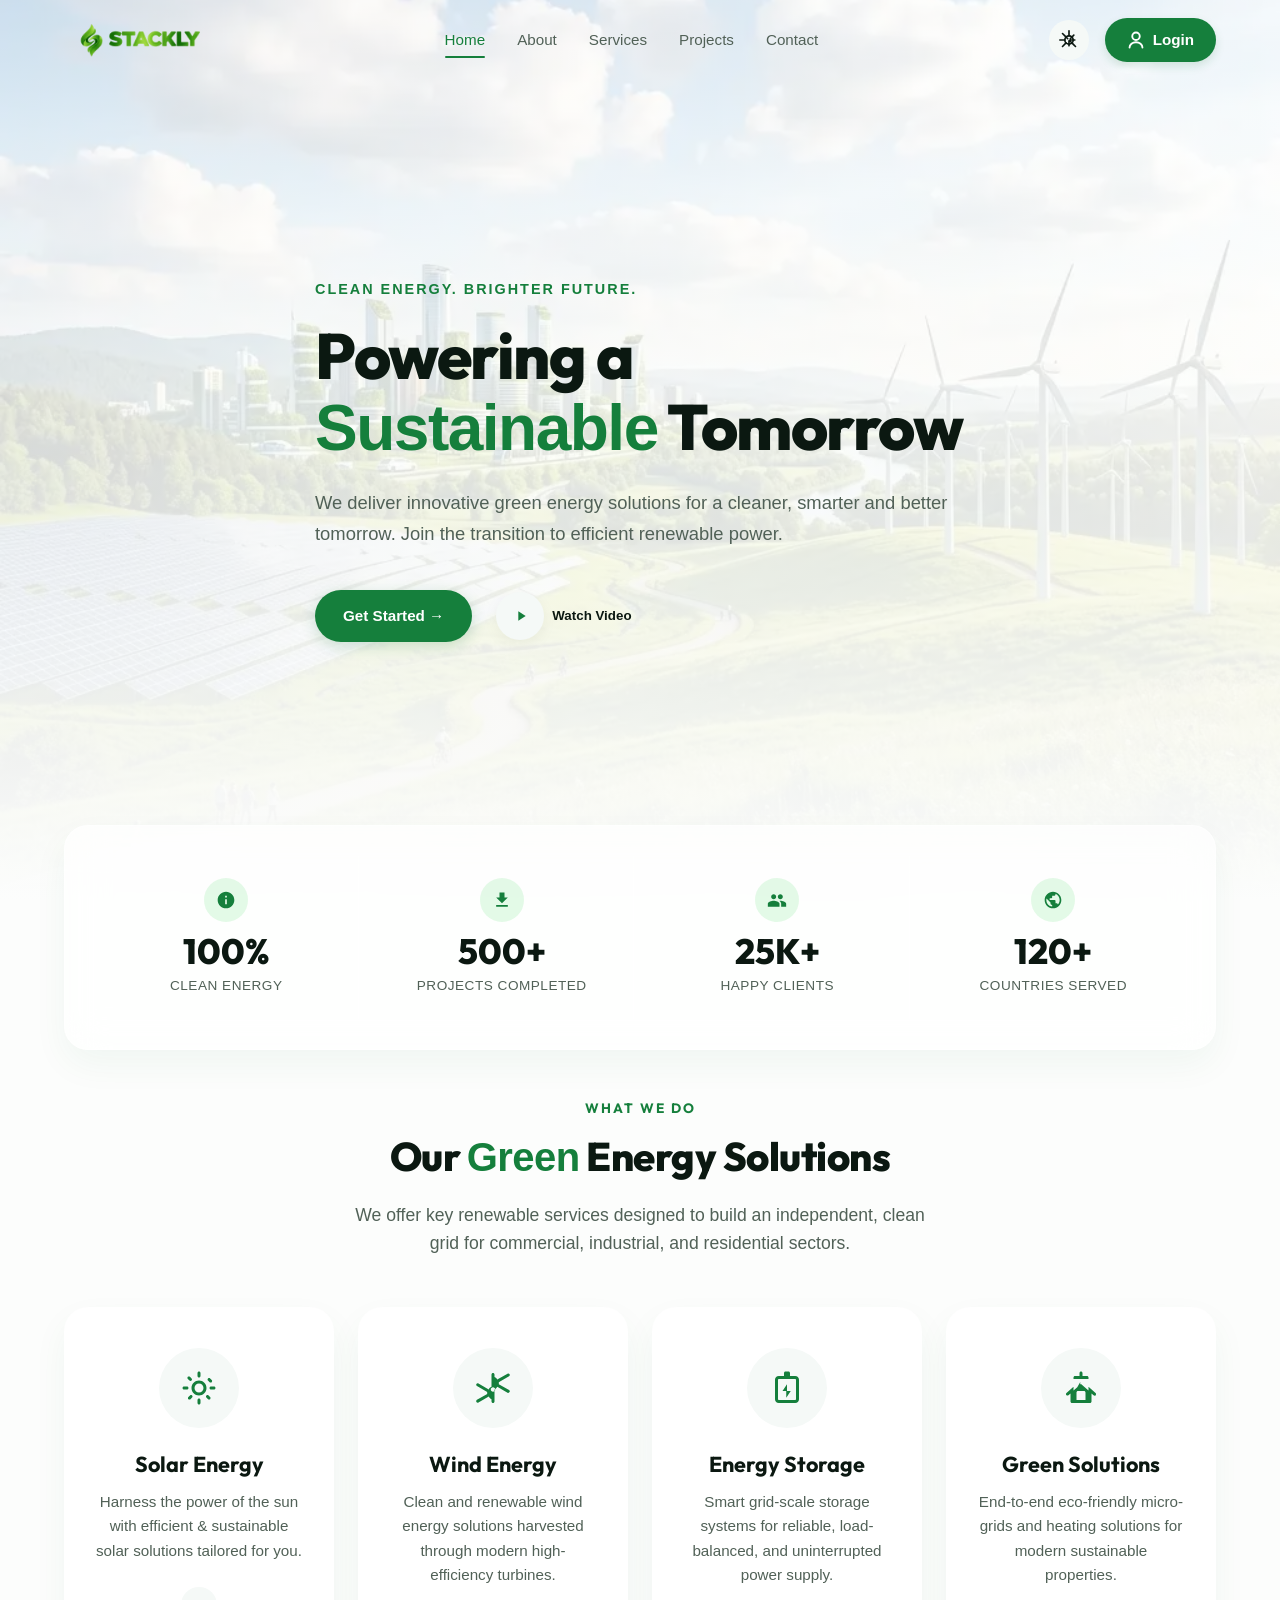
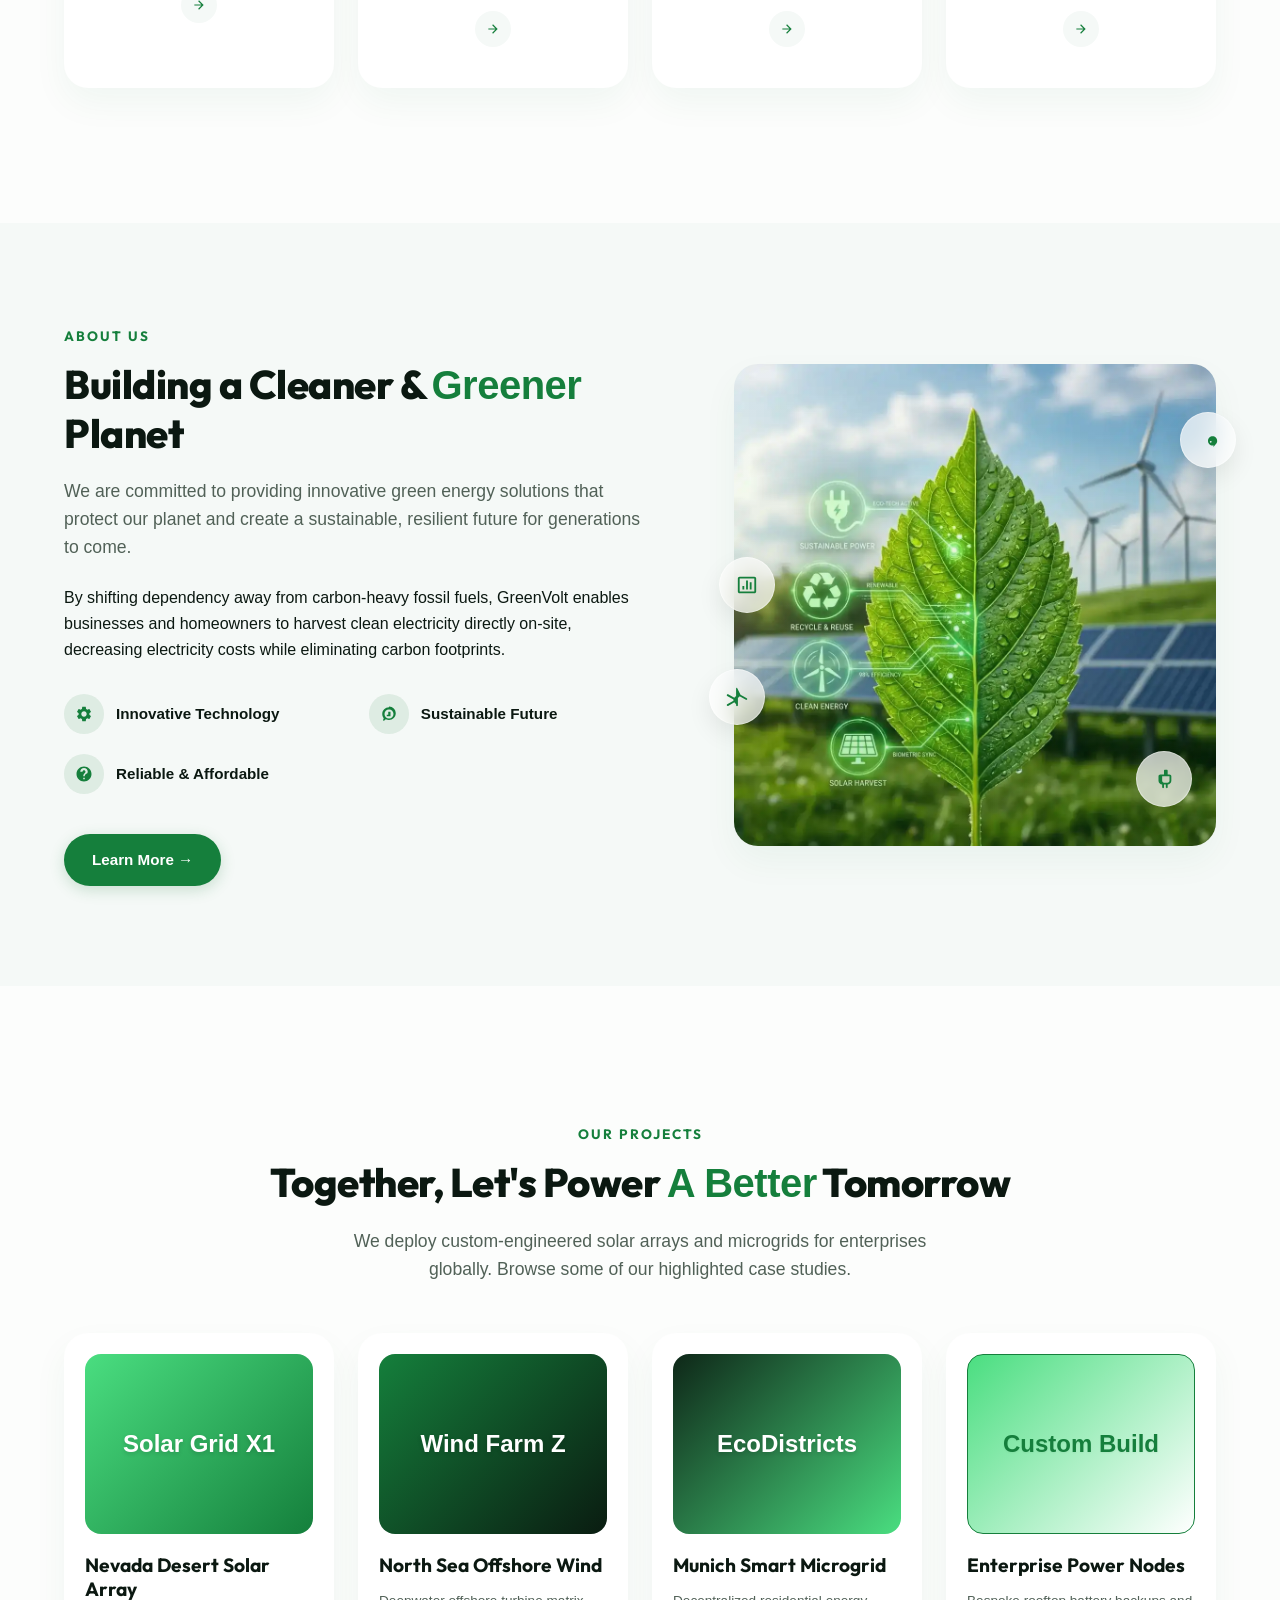
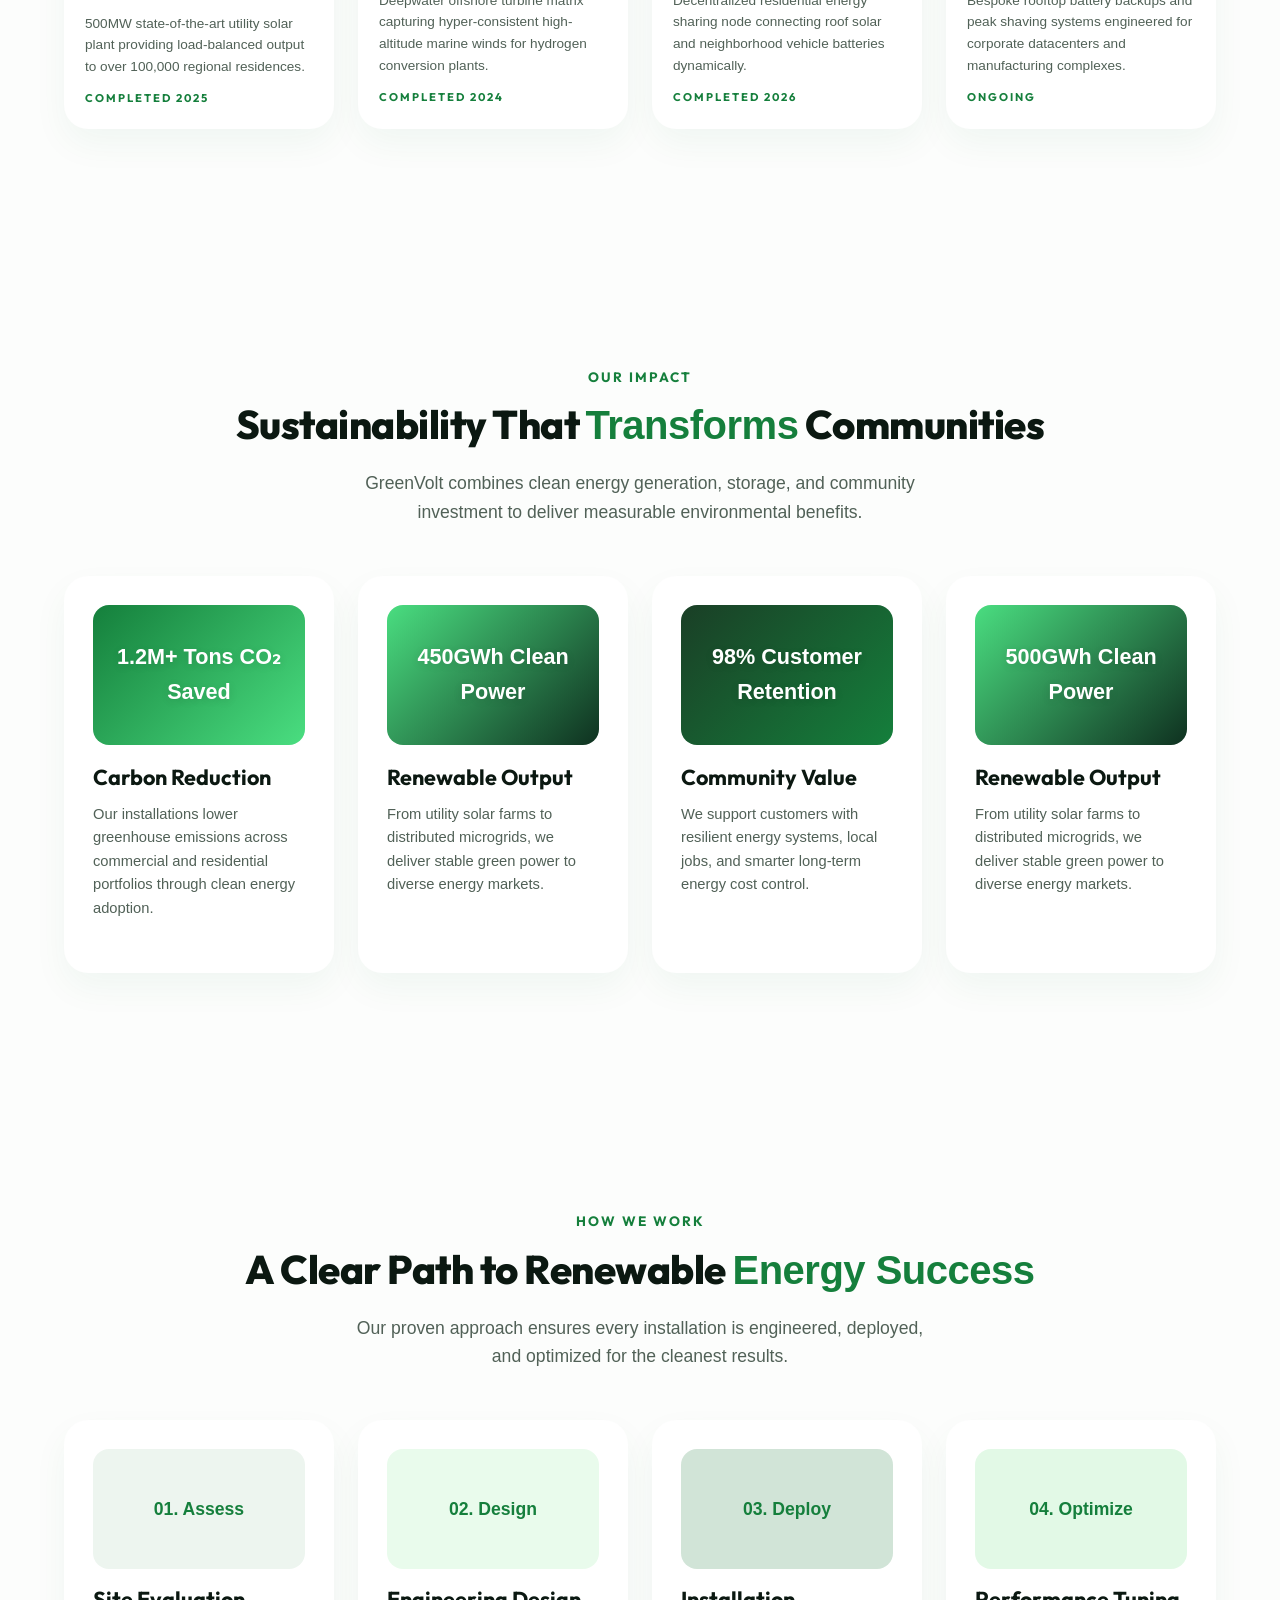
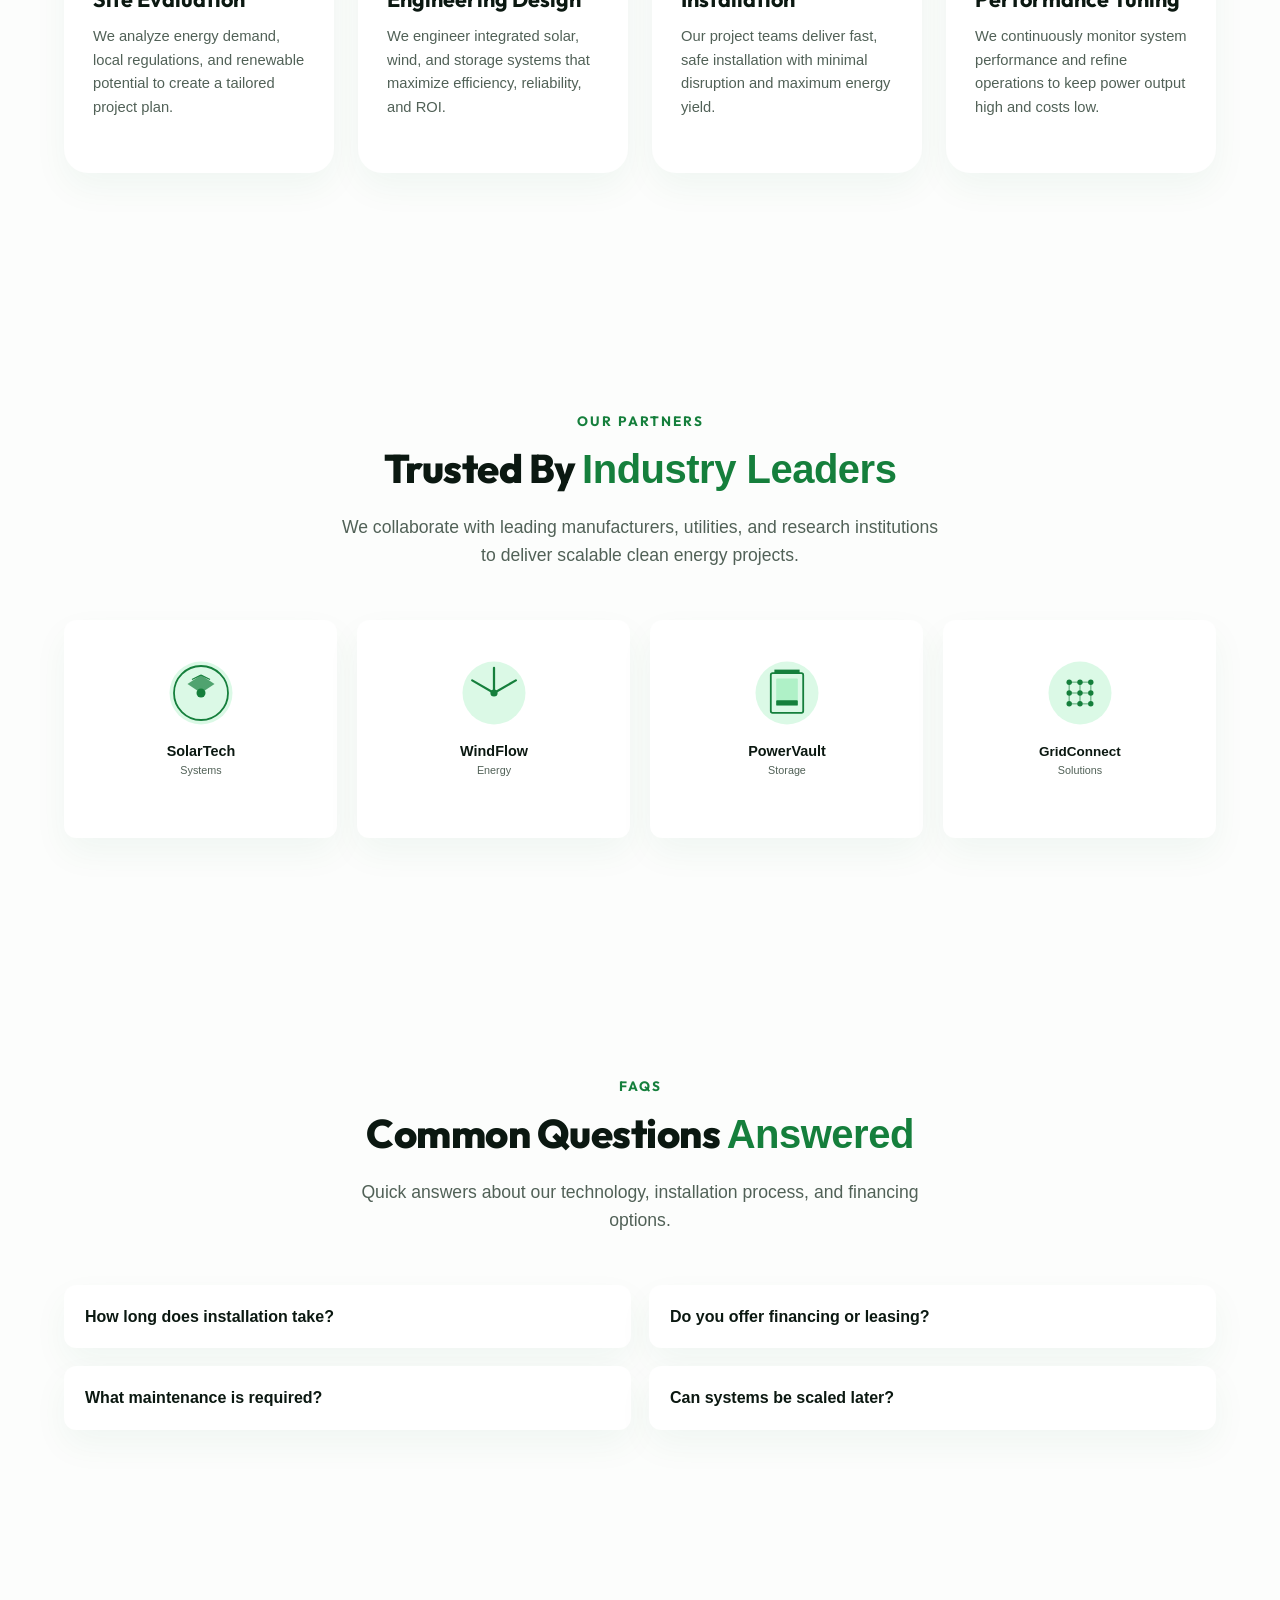
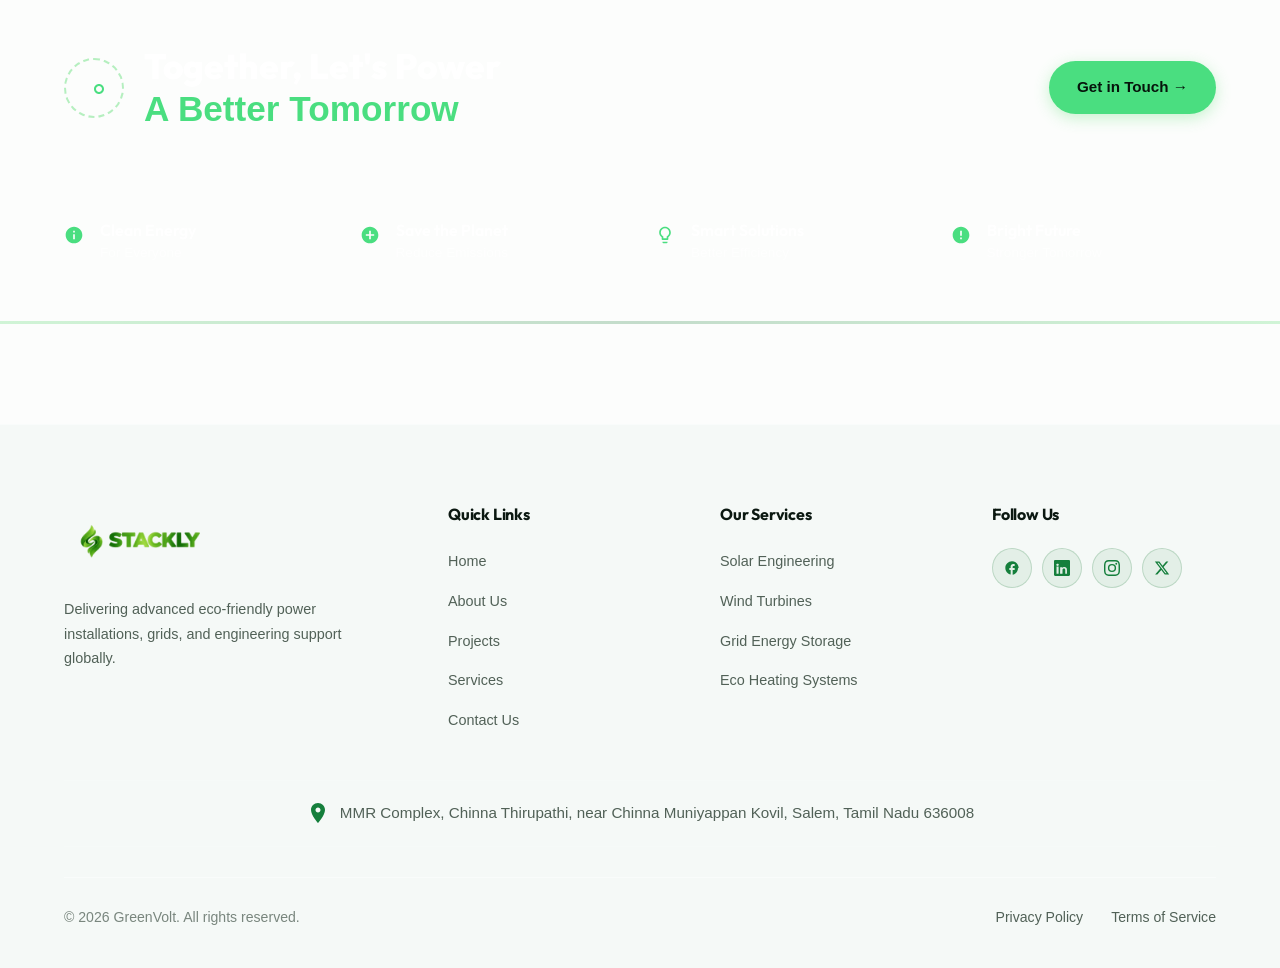
==== commit e34c5bf9: "Add files via upload" ====
--- a/index.html
+++ b/index.html
@@ -45,7 +45,7 @@
                 </button>
 
                 <!-- Login Button -->
-                <a href="404.html" class="btn btn-login" id="login-trigger">
+                <a href="login.html" class="btn btn-login" id="login-trigger">
                     <svg width="18" height="18" viewBox="0 0 24 24" fill="none" xmlns="http://www.w3.org/2000/svg">
                         <path d="M12 12C14.7614 12 17 9.76142 17 7C17 4.23858 14.7614 2 12 2C9.23858 2 7 4.23858 7 7C7 9.76142 9.23858 12 12 12Z" stroke="currentColor" stroke-width="2.5" stroke-linecap="round" stroke-linejoin="round"/>
                         <path d="M20.59 22C20.59 18.13 16.74 15 12 15C7.26 15 3.41 18.13 3.41 22" stroke="currentColor" stroke-width="2.5" stroke-linecap="round"/>
@@ -59,7 +59,7 @@
                     <span></span>
                     <span></span>
                 </div>
-            </div>
+            </div>  
         </div>
     </header>
 
@@ -666,10 +666,20 @@
                             <a href="404.html" class="social-icon" aria-label="Twitter">
                                 <svg viewBox="0 0 24 24"><path d="M18.244 2.25h3.308l-7.227 8.26 8.502 11.24H16.17l-5.214-6.817L4.99 21.75H1.68l7.73-8.835L1.254 2.25H8.08l4.713 6.231zm-1.161 17.52h1.833L7.084 4.126H5.117z"/></svg>
                             </a>
-                        </div>
-                    </div>
-                </div>
-            </div>
+
+                        </div>
+                    </div>
+                </div>
+            </div>
+            <!-- Footer Location Section -->
+            <div class="footer-location">
+                <svg class="location-icon" width="24" height="24" viewBox="0 0 24 24" fill="none" xmlns="http://www.w3.org/2000/svg">
+                    <path d="M12 2C8.13 2 5 5.13 5 9c0 5.25 7 13 7 13s7-7.75 7-13c0-3.87-3.13-7-7-7zm0 9.5c-1.38 0-2.5-1.12-2.5-2.5s1.12-2.5 2.5-2.5 2.5 1.12 2.5 2.5-1.12 2.5-2.5 2.5z" fill="currentColor"/>
+                </svg>
+                <p>MMR Complex, Chinna Thirupathi, near Chinna Muniyappan Kovil, Salem, Tamil Nadu 636008</p>
+            </div>
+
+
             
             <!-- Footer Bottom Section -->
             <div class="footer-bottom">
--- a/style.css
+++ b/style.css
@@ -13,7 +13,7 @@
     --light-green: hsl(142, 69%, 58%);
     --light-green-rgb: 76, 217, 100;
     --accent-glow: hsla(142, 69%, 58%, 0.15);
-    
+
     /* Theme Light (Default) */
     --bg-primary: hsl(140, 20%, 99%);
     --bg-secondary: hsl(144, 25%, 97%);
@@ -26,12 +26,12 @@
     --nav-bg: rgba(255, 255, 255, 0.8);
     --glass-bg: rgba(255, 255, 255, 0.7);
     --glass-border: rgba(255, 255, 255, 0.4);
-    
+
     /* Animation & Transitions */
     --transition-fast: 0.2s cubic-bezier(0.4, 0, 0.2, 1);
     --transition-smooth: 0.4s cubic-bezier(0.4, 0, 0.2, 1);
     --transition-slow: 0.6s cubic-bezier(0.4, 0, 0.2, 1);
-    
+
     /* Layout Constants */
     --header-height: 80px;
     --border-radius-sm: 8px;
@@ -79,7 +79,12 @@
     transition: background-color var(--transition-smooth), color var(--transition-smooth);
 }
 
-h1, h2, h3, h4, h5, h6 {
+h1,
+h2,
+h3,
+h4,
+h5,
+h6 {
     font-family: 'Outfit', sans-serif;
     font-weight: 700;
     line-height: 1.2;
@@ -102,7 +107,9 @@
     display: block;
 }
 
-button, input, textarea {
+button,
+input,
+textarea {
     font-family: inherit;
     border: none;
     outline: none;
@@ -113,14 +120,17 @@
 ::-webkit-scrollbar {
     width: 10px;
 }
+
 ::-webkit-scrollbar-track {
     background: var(--bg-secondary);
 }
+
 ::-webkit-scrollbar-thumb {
     background: var(--primary-green);
     border-radius: var(--border-radius-pill);
     border: 2px solid var(--bg-secondary);
 }
+
 ::-webkit-scrollbar-thumb:hover {
     background: var(--primary-green-hover);
 }
@@ -162,7 +172,7 @@
     position: absolute;
     inset: 0;
     background: radial-gradient(circle at top left, rgba(76, 217, 100, 0.12), transparent 28%),
-                radial-gradient(circle at bottom right, rgba(27, 122, 56, 0.08), transparent 26%);
+        radial-gradient(circle at bottom right, rgba(27, 122, 56, 0.08), transparent 26%);
     pointer-events: none;
 }
 
@@ -316,6 +326,7 @@
     .error-panel {
         padding: 40px 24px;
     }
+
     .error-actions {
         flex-direction: column;
     }
@@ -459,11 +470,20 @@
     outline: none;
 }
 
-.faq-grid p { margin-top: 10px; color: var(--text-secondary); line-height: 1.6; }
+.faq-grid p {
+    margin-top: 10px;
+    color: var(--text-secondary);
+    line-height: 1.6;
+}
 
 @media (max-width: 900px) {
-    .partners-grid { grid-template-columns: repeat(2, 1fr); }
-    .faq-grid { grid-template-columns: 1fr; }
+    .partners-grid {
+        grid-template-columns: repeat(2, 1fr);
+    }
+
+    .faq-grid {
+        grid-template-columns: 1fr;
+    }
 }
 
 /* Common Button Styling */
@@ -621,11 +641,13 @@
     transition: width var(--transition-fast);
 }
 
-.nav-link:hover, .nav-link.active {
+.nav-link:hover,
+.nav-link.active {
     color: var(--primary-green);
 }
 
-.nav-link.active::after, .nav-link:hover::after {
+.nav-link.active::after,
+.nav-link:hover::after {
     width: 100%;
 }
 
@@ -890,7 +912,8 @@
 
 /* 5. Services Section */
 .services {
-    padding-top: 160px; /* Offset the stats bar overlap */
+    padding-top: 160px;
+    /* Offset the stats bar overlap */
     background-color: var(--bg-primary);
 }
 
@@ -962,10 +985,12 @@
 .service-card:hover .icon-wind {
     transform: rotate(180deg);
 }
+
 /* Scale storage battery icon on hover */
 .service-card:hover .icon-storage {
     transform: scale(1.1);
 }
+
 /* Pulse glow solar icon */
 .service-card:hover .icon-solar {
     filter: drop-shadow(0 0 8px rgba(76, 217, 100, 0.6));
@@ -1144,9 +1169,17 @@
 }
 
 @keyframes float {
-    0% { transform: translateY(0px); }
-    50% { transform: translateY(-10px); }
-    100% { transform: translateY(0px); }
+    0% {
+        transform: translateY(0px);
+    }
+
+    50% {
+        transform: translateY(-10px);
+    }
+
+    100% {
+        transform: translateY(0px);
+    }
 }
 
 /* 7. Call To Action Banner (Bottom Footer Banner) */
@@ -1209,7 +1242,9 @@
 }
 
 @keyframes rotateDashed {
-    100% { transform: rotate(360deg); }
+    100% {
+        transform: rotate(360deg);
+    }
 }
 
 .cta-heading {
@@ -1711,7 +1746,8 @@
 
 .video-wrapper {
     position: relative;
-    padding-bottom: 56.25%; /* 16:9 Aspect Ratio */
+    padding-bottom: 56.25%;
+    /* 16:9 Aspect Ratio */
     height: 0;
     overflow: hidden;
 }
@@ -1755,9 +1791,17 @@
 }
 
 @keyframes pulseGlow {
-    0% { box-shadow: 0 0 0 0 rgba(76, 217, 100, 0.4); }
-    70% { box-shadow: 0 0 0 20px rgba(76, 217, 100, 0); }
-    100% { box-shadow: 0 0 0 0 rgba(76, 217, 100, 0); }
+    0% {
+        box-shadow: 0 0 0 0 rgba(76, 217, 100, 0.4);
+    }
+
+    70% {
+        box-shadow: 0 0 0 20px rgba(76, 217, 100, 0);
+    }
+
+    100% {
+        box-shadow: 0 0 0 0 rgba(76, 217, 100, 0);
+    }
 }
 
 .video-placeholder-title {
@@ -1805,10 +1849,21 @@
     transform: translateX(0);
 }
 
-.delay-100 { transition-delay: 100ms; }
-.delay-200 { transition-delay: 200ms; }
-.delay-300 { transition-delay: 300ms; }
-.delay-400 { transition-delay: 400ms; }
+.delay-100 {
+    transition-delay: 100ms;
+}
+
+.delay-200 {
+    transition-delay: 200ms;
+}
+
+.delay-300 {
+    transition-delay: 300ms;
+}
+
+.delay-400 {
+    transition-delay: 400ms;
+}
 
 /* 11. Responsive Design (Media Queries) */
 
@@ -1990,12 +2045,14 @@
         font-size: 14px;
     }
 
-    .header, .header.sticky {
+    .header,
+    .header.sticky {
         height: auto;
         padding: 12px 16px;
     }
 
-    .logo img, .header.sticky .logo img {
+    .logo img,
+    .header.sticky .logo img {
         height: 40px;
     }
 
@@ -2183,3 +2240,992 @@
         gap: 12px;
     }
 }
+
+
+
+
+/* ==========================
+   MODERN LOGIN PAGE
+========================== */
+
+.login-page {
+    min-height: 100vh;
+    background: #f4f7fb;
+}
+
+.login-wrapper {
+    min-height: 100vh;
+    display: grid;
+    grid-template-columns: 1fr 1fr;
+}
+
+.login-left {
+    background: linear-gradient(135deg, #0b3d20, #16a34a);
+    color: #fff;
+    padding: 80px;
+    display: flex;
+    flex-direction: column;
+    justify-content: center;
+}
+
+.brand {
+    display: flex;
+    align-items: center;
+    gap: 15px;
+    margin-bottom: 30px;
+}
+
+.brand img {
+    width: 170px;
+}
+
+.brand h1 {
+    font-size: 42px;
+}
+
+.badge {
+    display: inline-block;
+    background: rgba(255, 255, 255, .15);
+    padding: 10px 20px;
+    border-radius: 30px;
+    margin-bottom: 30px;
+}
+
+.login-left h2 {
+    font-size: 60px;
+    line-height: 1.1;
+    margin-bottom: 20px;
+}
+
+.login-left h2 span {
+    color: #86efac;
+}
+
+.login-left p {
+    font-size: 20px;
+    max-width: 550px;
+    line-height: 1.8;
+}
+
+.stats {
+    display: flex;
+    gap: 50px;
+    margin-top: 50px;
+}
+
+.stats h3 {
+    font-size: 34px;
+}
+
+.login-right {
+    display: flex;
+    justify-content: center;
+    align-items: center;
+    padding: 40px;
+}
+
+.login-card {
+    width: 100%;
+    max-width: 500px;
+    background: #fff;
+    padding: 50px;
+    border-radius: 25px;
+    box-shadow: 0 25px 50px rgba(0, 0, 0, .08);
+}
+
+.login-logo {
+    width: 120px;
+    margin-bottom: 25px;
+}
+
+.login-card h2 {
+    font-size: 38px;
+    margin-bottom: 10px;
+}
+
+.login-card p {
+    color: #777;
+    margin-bottom: 30px;
+}
+
+.login-card form {
+    display: flex;
+    flex-direction: column;
+    gap: 20px;
+}
+
+.login-card input {
+    padding: 16px;
+    border: 1px solid #ddd;
+    border-radius: 12px;
+    font-size: 16px;
+}
+
+.login-card input:focus {
+    outline: none;
+    border-color: #16a34a;
+}
+
+.login-card button {
+    background: #16a34a;
+    color: white;
+    border: none;
+    padding: 16px;
+    border-radius: 12px;
+    font-size: 18px;
+    cursor: pointer;
+}
+
+.login-card button:hover {
+    background: #15803d;
+}
+
+.login-card a {
+    display: inline-block;
+    margin-top: 20px;
+    color: #16a34a;
+    text-decoration: none;
+}
+
+@media(max-width:900px) {
+
+    .login-wrapper {
+        grid-template-columns: 1fr;
+    }
+
+    .login-left {
+        padding: 50px 30px;
+    }
+
+    .login-left h2 {
+        font-size: 42px;
+    }
+
+    .stats {
+        flex-wrap: wrap;
+        gap: 20px;
+    }
+}
+
+/* ==========================================
+   DASHBOARD PAGE
+========================================== */
+
+/* ==========================================
+   GREENVOLT DASHBOARD
+========================================== */
+
+* {
+    margin: 0;
+    padding: 0;
+    box-sizing: border-box;
+    font-family: 'Segoe UI', sans-serif;
+    scroll-behavior: smooth;
+}
+
+body.dashboard-page {
+    background: #081225;
+    color: #fff;
+}
+
+/* =========================
+   LAYOUT
+========================= */
+
+.dashboard {
+    display: flex;
+    min-height: 100vh;
+}
+
+/* =========================
+   SIDEBAR
+========================= */
+
+.sidebar {
+    width: 280px;
+    background: #0b1629;
+    padding: 25px;
+    display: flex;
+    flex-direction: column;
+    justify-content: space-between;
+    position: sticky;
+    top: 0;
+    height: 100vh;
+    background: linear-gradient(180deg,
+            #09111f,
+            #0f172a);
+    border-right: 1px solid rgba(255, 255, 255, 0.06);
+}
+
+.sidebar-logo {
+    text-align: center;
+    margin-bottom: 40px;
+}
+
+.sidebar-logo img {
+    width: 180px;
+    max-width: 100%;
+}
+
+.sidebar-logo h2 {
+    color: #22c55e;
+    margin-top: 10px;
+    font-size: 28px;
+}
+
+.sidebar-menu {
+    list-style: none;
+    display: flex;
+    flex-direction: column;
+    gap: 10px;
+}
+
+.sidebar-menu li {
+    margin-bottom: 12px;
+}
+
+.sidebar-menu a {
+    display: flex;
+    align-items: center;
+    gap: 12px;
+    padding: 15px 18px;
+    border-radius: 14px;
+    color: #cbd5e1;
+    font-size: 15px;
+    font-weight: 600;
+    text-decoration: none;
+    transition: .3s;
+}
+
+.sidebar-menu a:hover {
+    transform: translateX(6px);
+}
+
+.sidebar-menu a.active {
+    background: linear-gradient(135deg,
+            #22c55e,
+            #06b6d4);
+    color: white;
+}
+
+.logout-btn {
+    display: block;
+    text-align: center;
+    text-decoration: none;
+    padding: 14px;
+    border-radius: 12px;
+    background: #ef4444;
+    color: white;
+    font-weight: 600;
+}
+
+/* =========================
+   MAIN CONTENT
+========================= */
+
+.main-content {
+    flex: 1;
+    min-width: 0;
+    padding: 35px;
+}
+
+section {
+    margin-bottom: 35px;
+}
+
+/* =========================
+   HEADER
+========================= */
+
+.dashboard-header {
+    display: flex;
+    justify-content: space-between;
+    align-items: center;
+    margin-bottom: 30px;
+}
+
+.dashboard-header h1 {
+    font-size: 42px;
+    font-weight: 700;
+    letter-spacing: -1px;
+    margin-bottom: 8px;
+    color: #fff;
+}
+
+.dashboard-header p {
+    font-size: 16px;
+    color: #94a3b8;
+}
+
+.user-profile {
+    display: flex;
+    align-items: center;
+    gap: 12px;
+    max-width: 100%;
+}
+
+.user-profile img {
+    width: 60px;
+    height: 60px;
+    border-radius: 50%;
+    border: 3px solid #22c55e;
+    flex-shrink: 0;
+}
+
+.user-info {
+    min-width: 0;
+    word-break: break-all;
+}
+
+.user-profile h4 {
+    color: white;
+    white-space: nowrap;
+    overflow: hidden;
+    text-overflow: ellipsis;
+}
+
+.user-profile span {
+    color: #94a3b8;
+    display: block;
+}
+
+/* =========================
+   DASHBOARD CARDS
+========================= */
+
+.dashboard-cards {
+    display: grid;
+    grid-template-columns: repeat(4, 1fr);
+    gap: 20px;
+}
+
+.dashboard-card {
+    background: linear-gradient(135deg,
+            rgba(34, 197, 94, 0.15),
+            rgba(6, 182, 212, 0.15));
+    border: 1px solid rgba(255, 255, 255, 0.08);
+    backdrop-filter: blur(15px);
+    padding: 28px;
+    border-radius: 22px;
+    position: relative;
+    overflow: hidden;
+    transition: all .3s ease;
+}
+
+.dashboard-card::before {
+    content: "";
+    position: absolute;
+    width: 150px;
+    height: 150px;
+    background: rgba(255, 255, 255, 0.05);
+    border-radius: 50%;
+    top: -60px;
+    right: -60px;
+}
+
+.dashboard-card:hover {
+    transform: translateY(-8px);
+    box-shadow: 0 25px 40px rgba(0, 0, 0, .35);
+}
+
+.dashboard-card h3 {
+    color: #cbd5e1;
+    font-size: 15px;
+    margin-bottom: 15px;
+}
+
+.dashboard-card h2 {
+    font-size: 42px;
+    font-weight: 700;
+    color: #fff;
+}
+
+.chart-card,
+.activity-table {
+    transition: all .3s ease;
+}
+
+.chart-card:hover,
+.activity-table:hover {
+    transform: translateY(-4px);
+}
+
+/* =========================
+   ANALYTICS
+========================= */
+
+.analytics-grid {
+    display: grid;
+    grid-template-columns: 2fr 1fr;
+    gap: 25px;
+}
+
+.chart-card {
+    background: rgba(255, 255, 255, 0.05);
+    border: 1px solid rgba(255, 255, 255, 0.08);
+    backdrop-filter: blur(15px);
+    padding: 25px;
+    border-radius: 20px;
+}
+
+.chart-card h3 {
+    margin-bottom: 20px;
+    color: #cbd5e1;
+}
+
+/* =========================
+   PROGRESS BARS
+========================= */
+
+.bar {
+    width: 100%;
+    height: 14px;
+    background: #243246;
+    border-radius: 30px;
+    margin: 20px 0;
+}
+
+.bar span {
+    display: block;
+    height: 100%;
+    border-radius: 30px;
+    background: linear-gradient(90deg,
+            #22c55e,
+            #06b6d4);
+}
+
+/* =========================
+   PROGRESS CIRCLE
+========================= */
+
+.progress-circle {
+    width: 180px;
+    height: 180px;
+    border-radius: 50%;
+    margin: auto;
+    background: conic-gradient(#22c55e 84%,
+            #233147 0%);
+    display: flex;
+    align-items: center;
+    justify-content: center;
+}
+
+.progress-circle span {
+    width: 135px;
+    height: 135px;
+    border-radius: 50%;
+    background: #081225;
+    display: flex;
+    align-items: center;
+    justify-content: center;
+    font-size: 30px;
+    font-weight: 700;
+}
+
+/* =========================
+   TABLES
+========================= */
+
+.activity-table {
+    background: rgba(255, 255, 255, 0.05);
+    border: 1px solid rgba(255, 255, 255, 0.08);
+    backdrop-filter: blur(15px);
+    border-radius: 20px;
+    padding: 25px;
+}
+
+.activity-table h2 {
+    margin-bottom: 20px;
+    color: #cbd5e1;
+}
+
+.activity-table table {
+    width: 100%;
+    border-collapse: collapse;
+}
+
+.activity-table th {
+    text-align: left;
+    padding: 16px;
+    color: #94a3b8;
+}
+
+.activity-table td {
+    padding: 16px;
+    border-top: 1px solid rgba(255, 255, 255, 0.08);
+}
+
+/* =========================
+   STATUS BADGES
+========================= */
+
+.status {
+    padding: 6px 14px;
+    border-radius: 25px;
+    font-size: 13px;
+    font-weight: 600;
+}
+
+.success {
+    background: #14532d;
+    color: #86efac;
+}
+
+.running {
+    background: #1e3a8a;
+    color: #93c5fd;
+}
+
+.pending {
+    background: #78350f;
+    color: #fcd34d;
+}
+
+/* =========================
+   SCROLLBAR
+========================= */
+
+::-webkit-scrollbar {
+    width: 8px;
+}
+
+::-webkit-scrollbar-track {
+    background: #081225;
+}
+
+::-webkit-scrollbar-thumb {
+    background: #22c55e;
+    border-radius: 20px;
+}
+
+/* ==========================================
+   RESPONSIVE DASHBOARD
+========================================== */
+
+/* TABLETS & SMALL DESKTOPS */
+@media (max-width: 992px) {
+    .sidebar {
+        width: 220px;
+        min-width: 220px;
+    }
+
+    .dashboard-cards {
+        grid-template-columns: repeat(2, 1fr);
+    }
+
+    .analytics-grid {
+        grid-template-columns: 1fr;
+    }
+
+    .main-content {
+        padding: 20px;
+    }
+
+    .sidebar-logo {
+        margin-bottom: 20px;
+        text-align: center;
+    }
+
+    .sidebar-logo img {
+        width: 140px;
+    }
+
+    .sidebar-menu a {
+        padding: 12px 14px;
+        font-size: 14px;
+    }
+
+    .logout-btn {
+        padding: 12px;
+    }
+}
+
+/* MOBILE PHONES */
+@media (max-width: 768px) {
+    .dashboard {
+        flex-direction: column;
+    }
+
+    .sidebar {
+        width: 100%;
+        min-width: 100%;
+        height: auto;
+        position: relative;
+        padding: 20px;
+        border-right: none;
+        border-bottom: 1px solid rgba(255, 255, 255, .08);
+    }
+
+    .sidebar-logo {
+        margin-bottom: 15px;
+    }
+
+    .sidebar-logo img {
+        width: 130px;
+    }
+
+    .sidebar-menu {
+        flex-direction: row;
+        flex-wrap: wrap;
+        justify-content: center;
+        gap: 8px;
+    }
+
+    .sidebar-menu li {
+        margin: 0;
+    }
+
+    .sidebar-menu a {
+        padding: 10px 12px;
+        font-size: 13px;
+        border-radius: 10px;
+        white-space: nowrap;
+    }
+
+    .sidebar-menu a:hover {
+        transform: none;
+    }
+
+    .logout-btn {
+        width: 100%;
+        margin-top: 15px;
+    }
+
+    .main-content {
+        width: 100%;
+        padding: 20px 15px;
+    }
+
+    .dashboard-header {
+        flex-direction: column;
+        align-items: flex-start;
+        gap: 20px;
+    }
+
+    .dashboard-header h1 {
+        font-size: 32px;
+    }
+
+    .user-profile {
+        width: 100%;
+        background: rgba(255, 255, 255, 0.03);
+        padding: 12px;
+        border-radius: 12px;
+        border: 1px solid rgba(255, 255, 255, 0.05);
+    }
+
+    .dashboard-cards {
+        grid-template-columns: repeat(2, 1fr);
+        gap: 15px;
+    }
+
+    .dashboard-card {
+        padding: 20px;
+    }
+
+    .activity-table {
+        overflow-x: auto;
+    }
+
+    .activity-table table {
+        min-width: 600px;
+    }
+}
+
+/* SMALL PHONES */
+@media (max-width: 480px) {
+    .sidebar-menu {
+        display: grid;
+        grid-template-columns: repeat(2, 1fr);
+    }
+
+    .sidebar-menu a {
+        justify-content: center;
+    }
+
+    .dashboard-header h1 {
+        font-size: 28px;
+    }
+
+    .dashboard-cards {
+        grid-template-columns: 1fr;
+    }
+
+    .dashboard-card {
+        padding: 18px;
+    }
+
+    .dashboard-card h2 {
+        font-size: 32px;
+    }
+
+    .user-info h4 {
+        white-space: normal;
+    }
+
+    .impact-grid {
+        grid-template-columns: 1fr;
+    }
+}
+
+/* ==========================================
+   PREMIUM ANIMATIONS
+========================================== */
+@keyframes fadeInUp {
+    from {
+        opacity: 0;
+        transform: translateY(40px);
+    }
+
+    to {
+        opacity: 1;
+        transform: translateY(0);
+    }
+}
+
+@keyframes slideInLeft {
+    from {
+        opacity: 0;
+        transform: translateX(-60px);
+    }
+
+    to {
+        opacity: 1;
+        transform: translateX(0);
+    }
+}
+
+@keyframes scaleIn {
+    from {
+        opacity: 0;
+        transform: scale(0.9);
+    }
+
+    to {
+        opacity: 1;
+        transform: scale(1);
+    }
+}
+
+@keyframes floatSmooth {
+    0% {
+        transform: translateY(0px);
+    }
+
+    50% {
+        transform: translateY(-12px);
+    }
+
+    100% {
+        transform: translateY(0px);
+    }
+}
+
+.animate-fade-in-up {
+    animation: fadeInUp 0.8s cubic-bezier(0.16, 1, 0.3, 1) forwards;
+    opacity: 0;
+}
+
+.animate-slide-in-left {
+    animation: slideInLeft 0.8s cubic-bezier(0.16, 1, 0.3, 1) forwards;
+    opacity: 0;
+}
+
+.animate-scale-in {
+    animation: scaleIn 0.8s cubic-bezier(0.16, 1, 0.3, 1) forwards;
+    opacity: 0;
+}
+
+.animate-float {
+    animation: floatSmooth 5s ease-in-out infinite;
+}
+
+.delay-100 {
+    animation-delay: 100ms;
+}
+
+.delay-200 {
+    animation-delay: 200ms;
+}
+
+.delay-300 {
+    animation-delay: 300ms;
+}
+
+.delay-400 {
+    animation-delay: 400ms;
+}
+
+.delay-500 {
+    animation-delay: 500ms;
+}
+
+.delay-600 {
+    animation-delay: 600ms;
+}
+
+.delay-700 {
+    animation-delay: 700ms;
+}
+
+.delay-800 {
+    animation-delay: 800ms;
+}
+
+.hover-lift {
+    transition: transform 0.4s cubic-bezier(0.16, 1, 0.3, 1), box-shadow 0.4s cubic-bezier(0.16, 1, 0.3, 1);
+}
+
+.hover-lift:hover {
+    transform: translateY(-8px) scale(1.01);
+    box-shadow: 0 22px 45px rgba(27, 122, 56, 0.15) !important;
+}
+
+.activity-table tbody tr {
+    transition: transform 0.3s ease, background-color 0.3s ease, box-shadow 0.3s ease;
+}
+
+.activity-table tbody tr:hover {
+    transform: scale(1.01) translateY(-2px);
+    background-color: var(--bg-secondary);
+    box-shadow: 0 5px 15px rgba(0, 0, 0, 0.05);
+    z-index: 2;
+    position: relative;
+    border-radius: 8px;
+}
+
+/* LOGIN UPDATES */
+.input-group {
+    display: flex;
+    flex-direction: column;
+    gap: 8px;
+}
+
+.input-group label {
+    font-size: 14px;
+    color: #555;
+    font-weight: 600;
+}
+
+.form-options {
+    display: flex;
+    justify-content: space-between;
+    align-items: center;
+    font-size: 14px;
+}
+
+.remember-me {
+    display: flex;
+    align-items: center;
+    gap: 6px;
+    color: #555;
+    cursor: pointer;
+}
+
+.forgot-pwd {
+    color: #16a34a !important;
+    text-decoration: none;
+    font-weight: 600;
+}
+
+.btn-login-submit {
+    background: #16a34a;
+    color: white;
+    border: none;
+    padding: 16px;
+    border-radius: 12px;
+    font-size: 18px;
+    cursor: pointer;
+    font-weight: bold;
+    transition: all 0.3s ease;
+    box-shadow: 0 4px 15px rgba(22, 163, 74, 0.3);
+}
+
+.btn-login-submit:hover {
+    background: #15803d;
+    transform: translateY(-2px);
+    box-shadow: 0 8px 25px rgba(22, 163, 74, 0.4);
+}
+
+.social-login {
+    margin-top: 25px;
+    text-align: center;
+    border-top: 1px solid #eee;
+    padding-top: 20px;
+}
+
+.social-login p {
+    color: #999 !important;
+    font-size: 14px;
+    margin-bottom: 15px !important;
+}
+
+.social-icons {
+    display: flex;
+    justify-content: center;
+    gap: 15px;
+}
+
+.social-btn {
+    width: 45px;
+    height: 45px;
+    border-radius: 50%;
+    border: 1px solid #ddd;
+    background: #fff;
+    color: #555;
+    font-size: 16px;
+    font-weight: bold;
+    cursor: pointer;
+    transition: all 0.3s;
+    display: flex;
+    align-items: center;
+    justify-content: center;
+}
+
+.social-btn:hover {
+    border-color: #16a34a;
+    color: #16a34a;
+    background: #f0fdf4;
+}
+
+/* FOOTER LOCATION UPDATE */
+.footer-location {
+    text-align: center;
+    padding: 20px 0;
+    border-top: 1px solid rgba(255, 255, 255, 0.1);
+    border-bottom: 1px solid rgba(255, 255, 255, 0.1);
+    margin: 30px 0;
+    display: flex;
+    align-items: center;
+    justify-content: center;
+    gap: 10px;
+}
+
+.footer-location p {
+    margin: 0;
+    color: var(--text-secondary);
+    font-size: 0.95rem;
+}
+
+.location-icon {
+    color: var(--primary-green);
+}
+
+.impact-grid {
+    display: grid;
+    grid-template-columns: repeat(3, 1fr);
+    gap: 20px;
+    margin-top: 20px;
+}
+
+@media (max-width: 900px) {
+    .impact-grid {
+        grid-template-columns: repeat(2, 1fr);
+    }
+}
+
+@media (max-width: 480px) {
+    .impact-grid {
+        grid-template-columns: 1fr;
+    }
+}
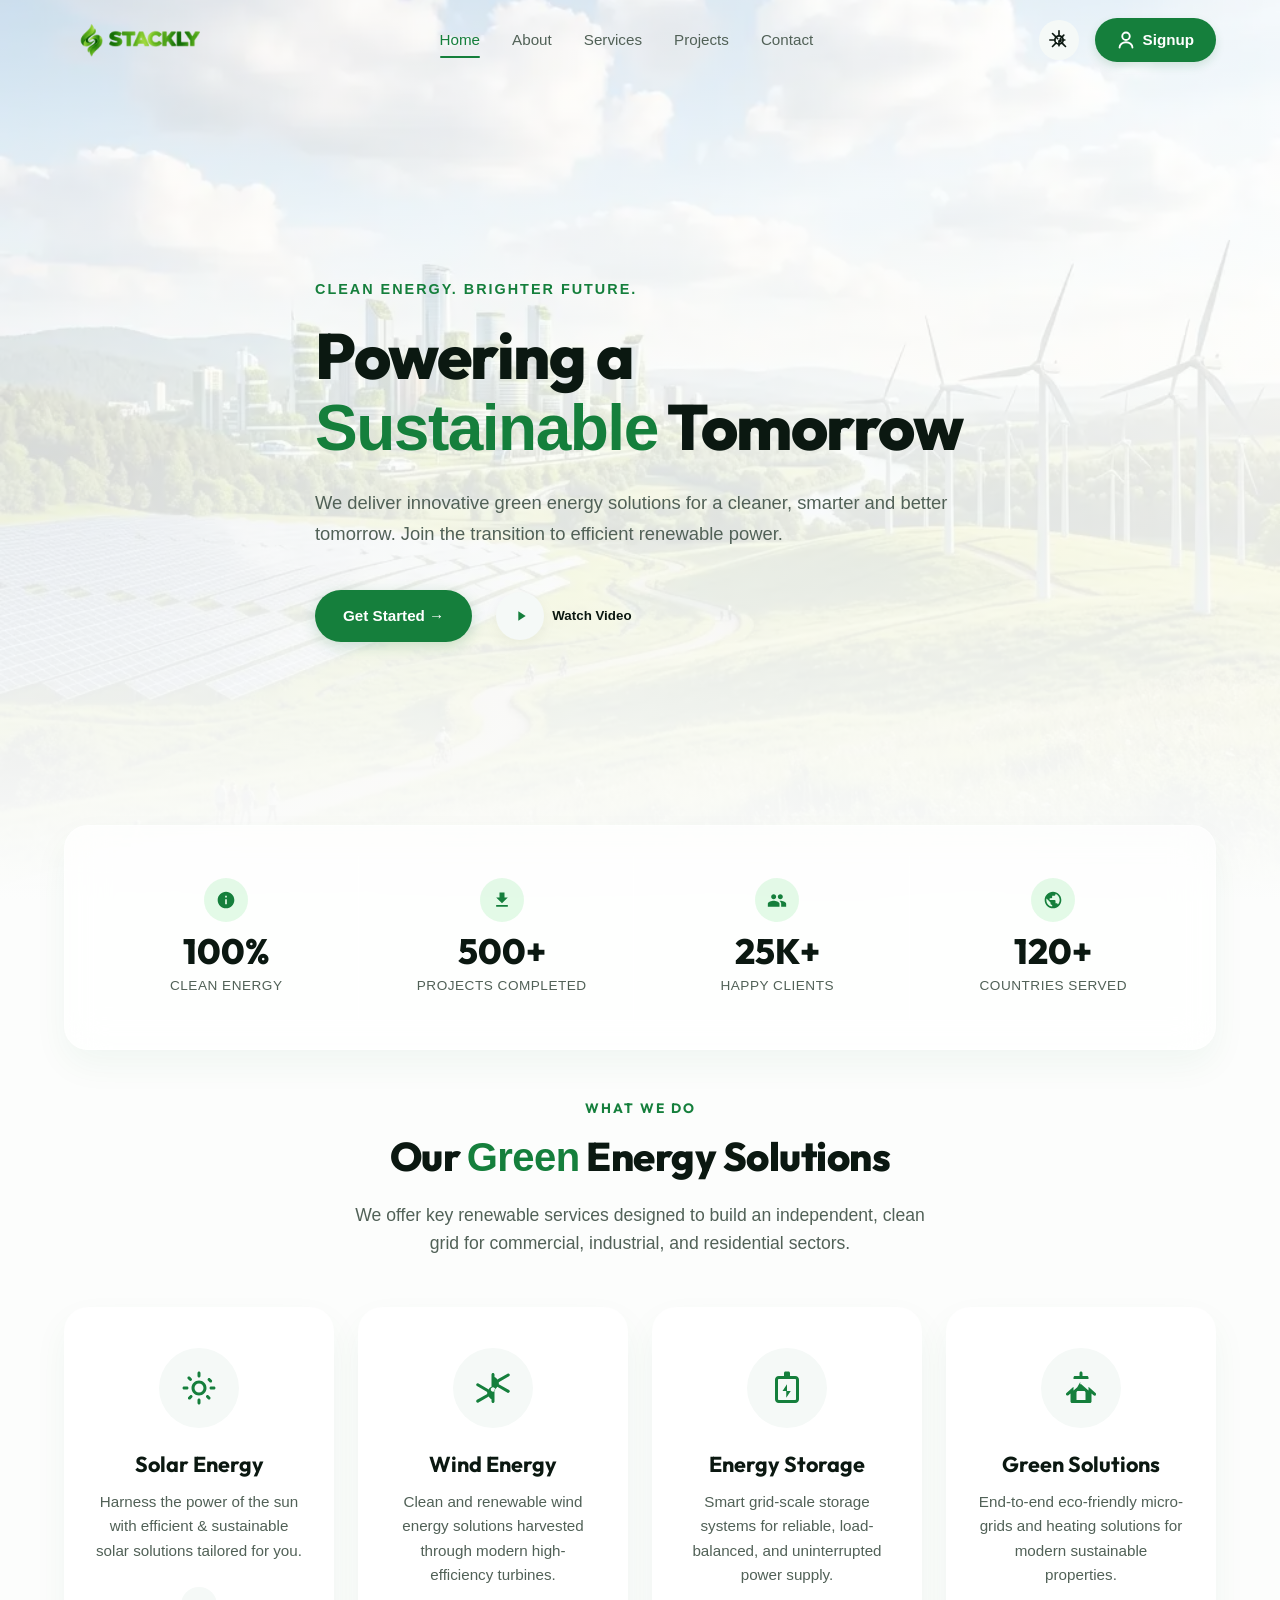
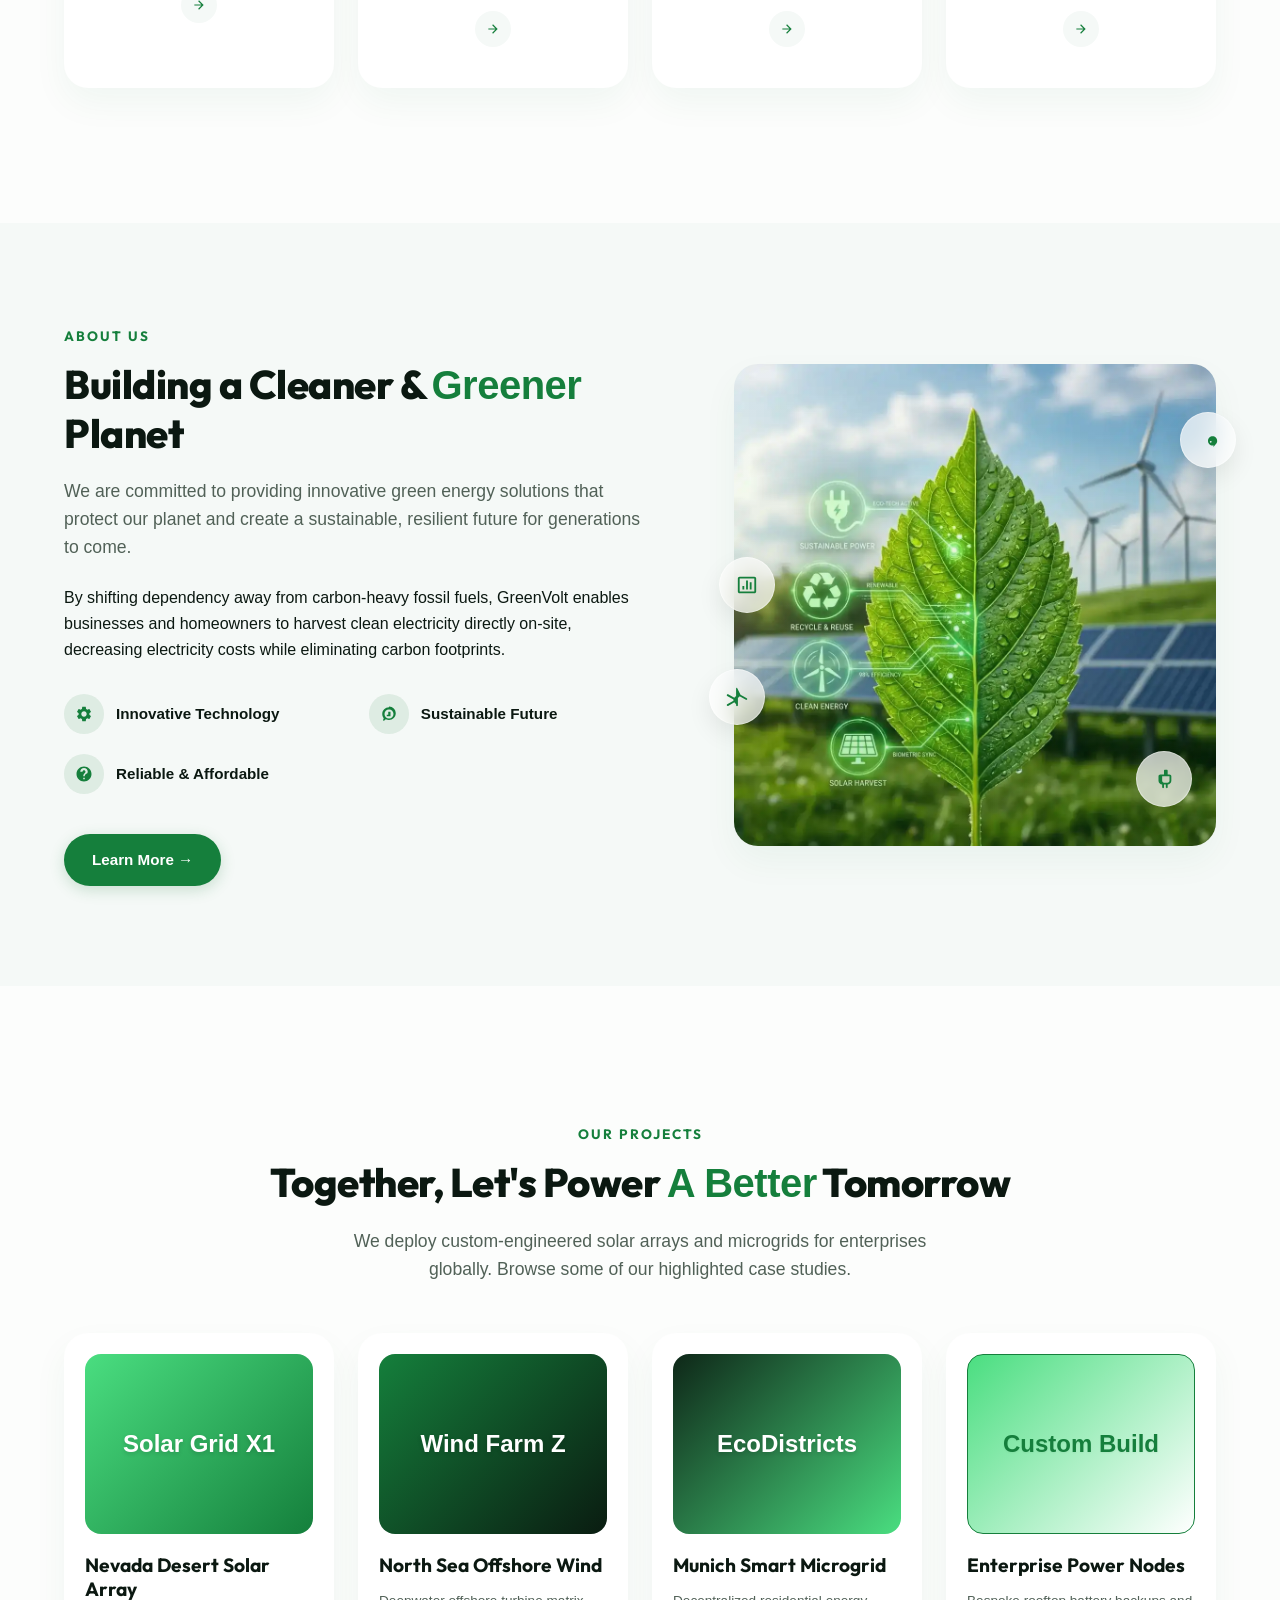
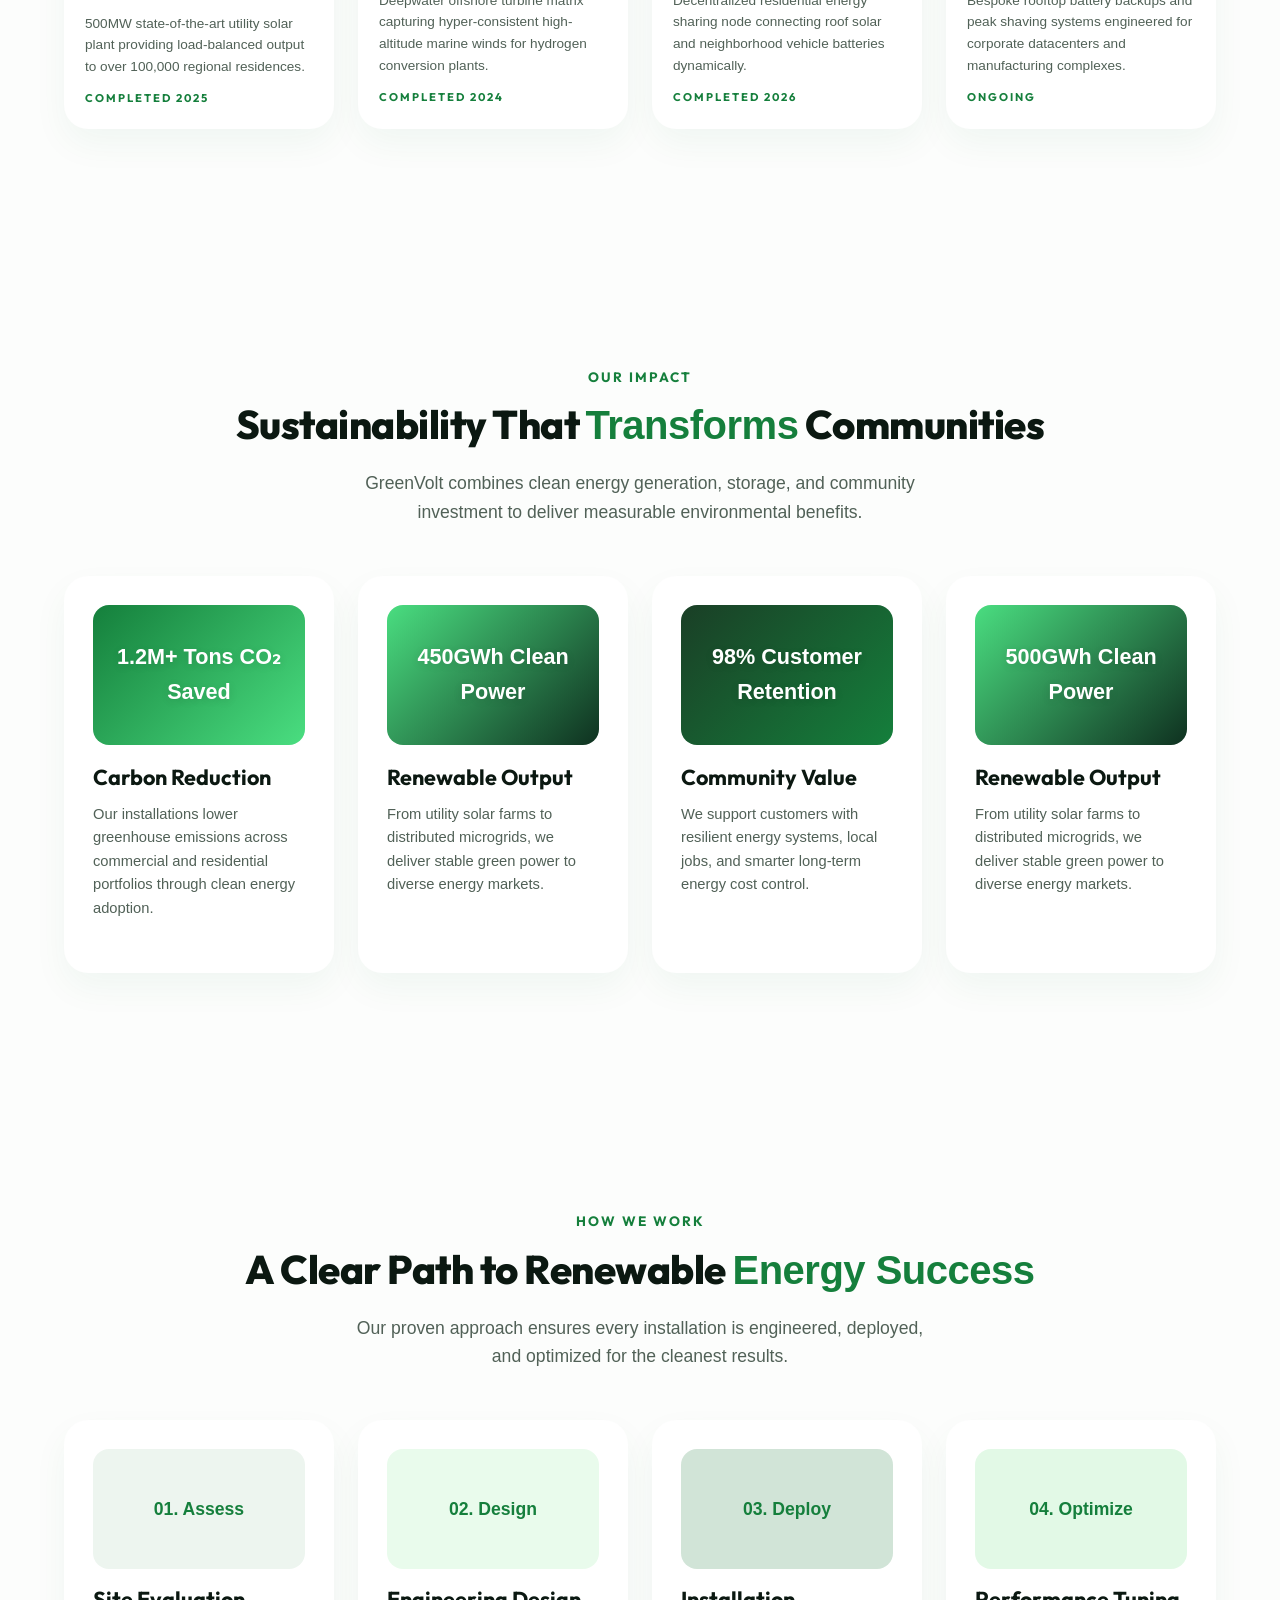
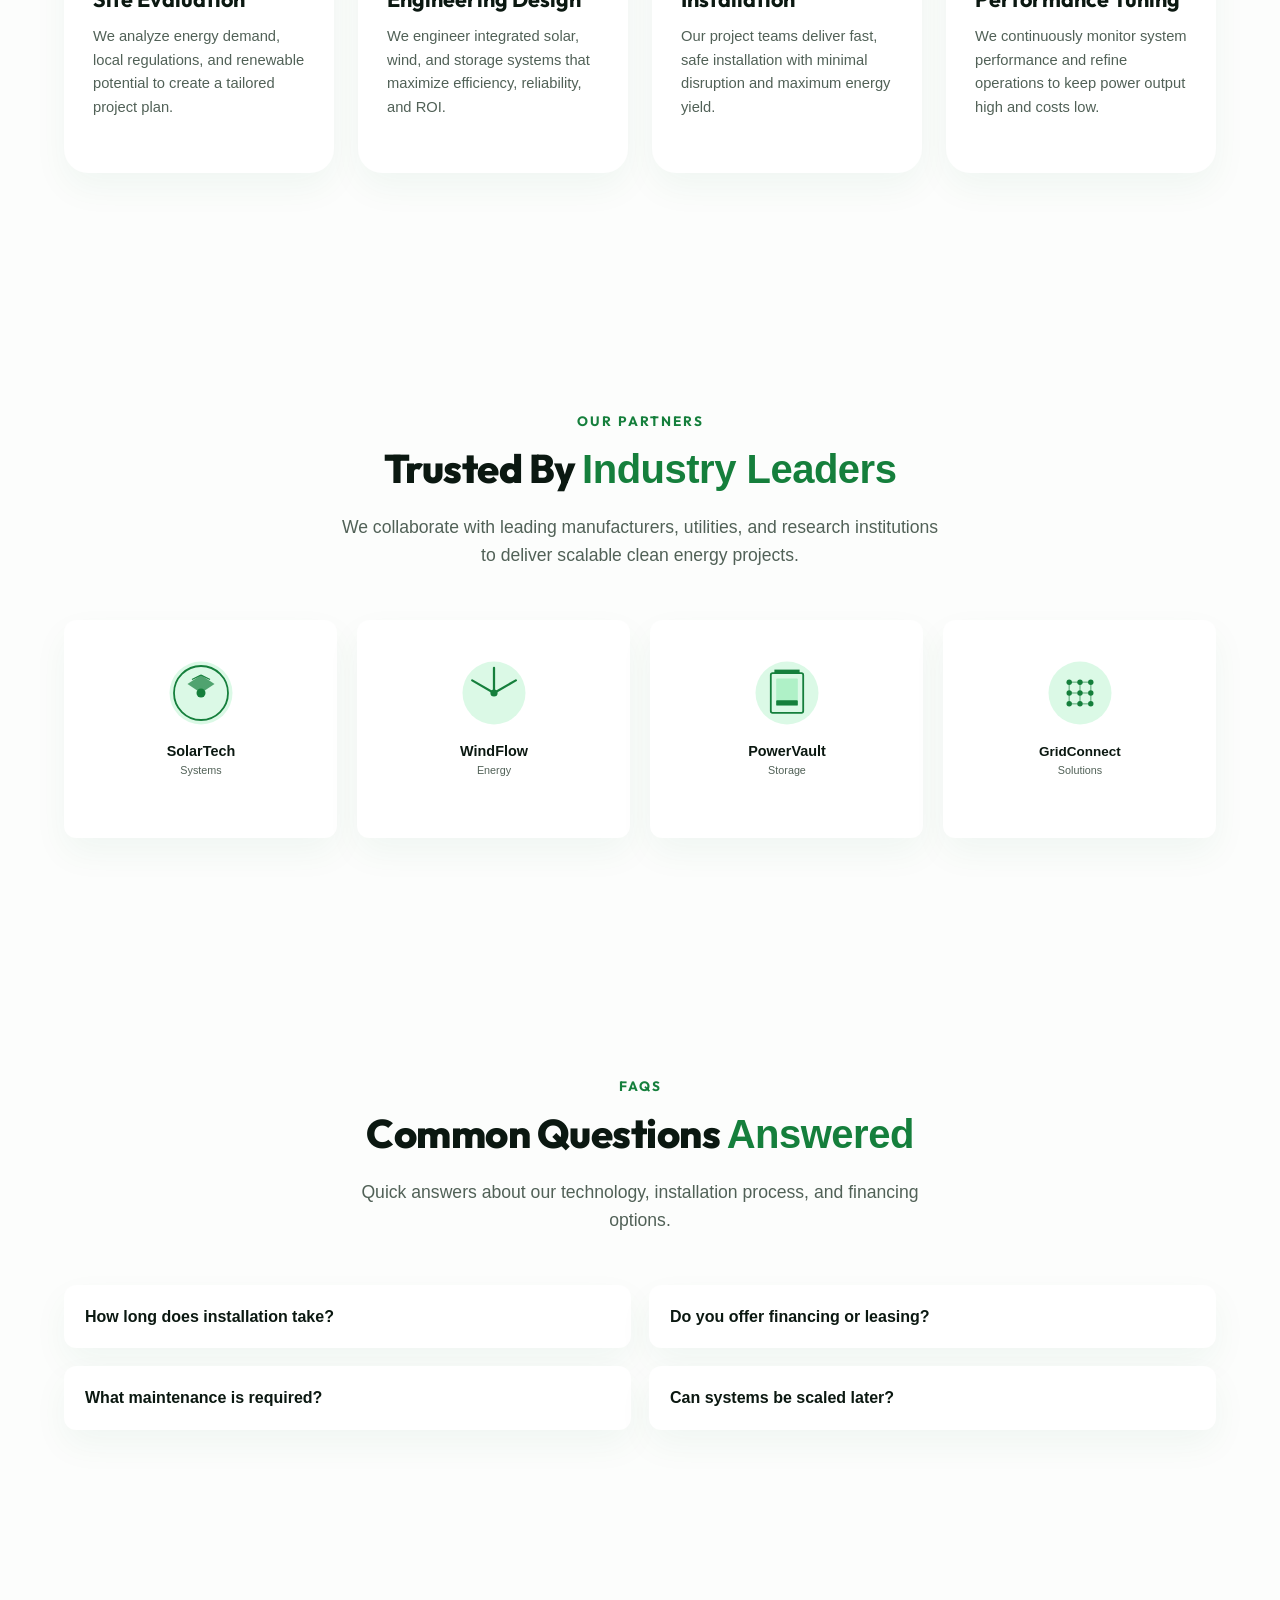
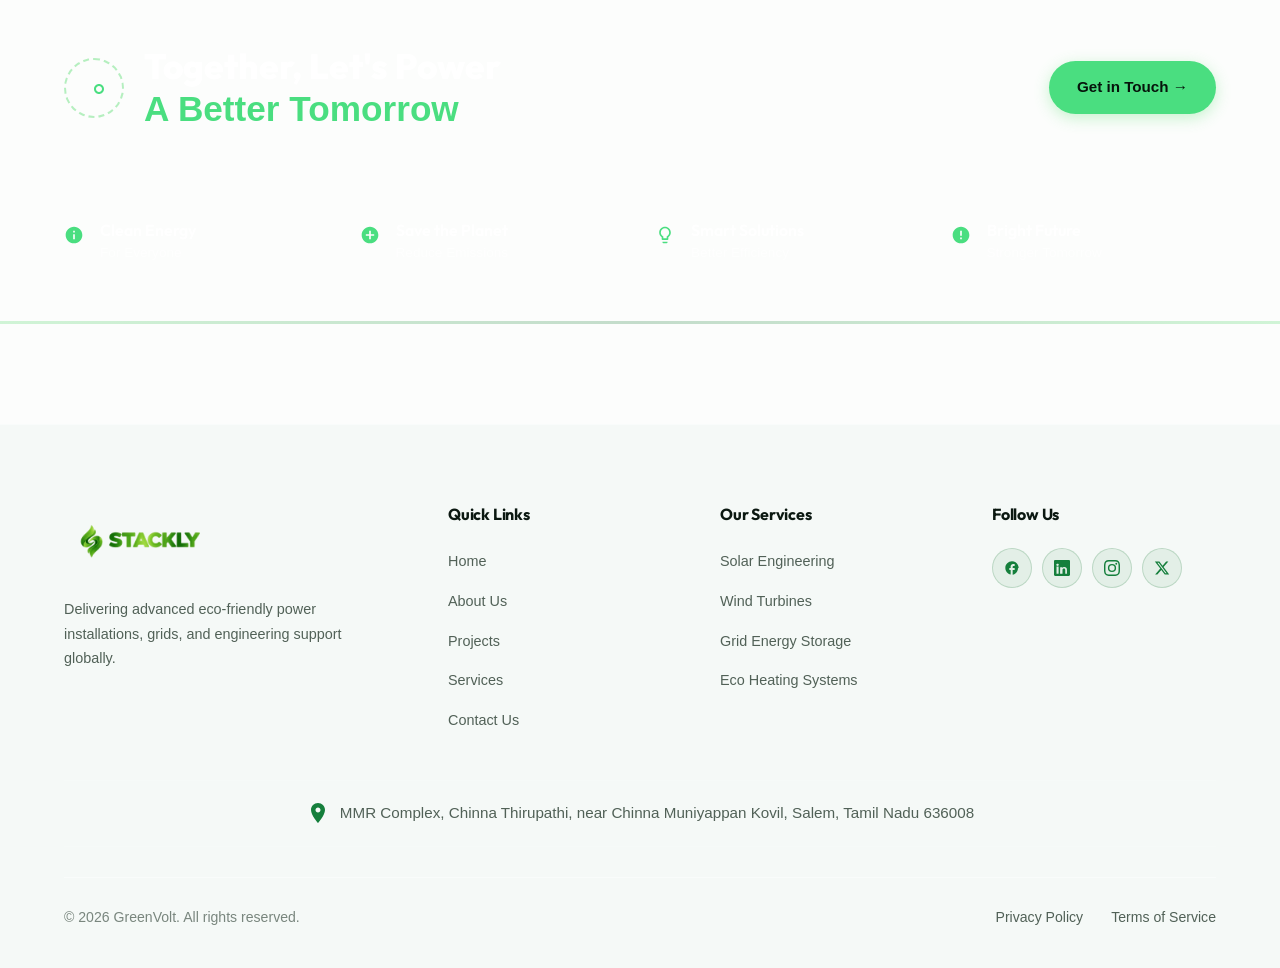
==== commit 171d6d29: "Add files via upload" ====
--- a/index.html
+++ b/index.html
@@ -45,12 +45,12 @@
                 </button>
 
                 <!-- Login Button -->
-                <a href="login.html" class="btn btn-login" id="login-trigger">
+                <a href="signup.html" class="btn btn-login" id="login-trigger">
                     <svg width="18" height="18" viewBox="0 0 24 24" fill="none" xmlns="http://www.w3.org/2000/svg">
                         <path d="M12 12C14.7614 12 17 9.76142 17 7C17 4.23858 14.7614 2 12 2C9.23858 2 7 4.23858 7 7C7 9.76142 9.23858 12 12 12Z" stroke="currentColor" stroke-width="2.5" stroke-linecap="round" stroke-linejoin="round"/>
                         <path d="M20.59 22C20.59 18.13 16.74 15 12 15C7.26 15 3.41 18.13 3.41 22" stroke="currentColor" stroke-width="2.5" stroke-linecap="round"/>
                     </svg>
-                    Login
+                    Signup
                 </a>
                 
                 <!-- Hamburger Menu -->
--- a/style.css
+++ b/style.css
@@ -753,6 +753,56 @@
 
 .hamburger.active span:nth-child(3) {
     transform: translateY(-8.5px) rotate(-45deg);
+}
+
+/* ========== Mobile Navigation ========== */
+@media (max-width: 768px) {
+    .hamburger {
+        display: flex;
+    }
+
+    .nav-menu {
+        position: fixed;
+        top: 0;
+        left: 0;
+        width: 100%;
+        height: 100vh;
+        flex-direction: column;
+        align-items: center;
+        justify-content: center;
+        gap: 24px;
+        background-color: var(--bg-primary);
+        opacity: 0;
+        visibility: hidden;
+        transform: translateY(-20px);
+        transition: opacity var(--transition-smooth), transform var(--transition-smooth), visibility var(--transition-smooth);
+        z-index: 999;
+    }
+
+    .nav-menu.active {
+        opacity: 1;
+        visibility: visible;
+        transform: translateY(0);
+    }
+
+    .nav-link {
+        font-size: 1.35rem;
+        font-weight: 600;
+        padding: 10px 0;
+    }
+
+    .header-actions {
+        gap: 12px;
+    }
+
+    .btn-login {
+        padding: 8px 16px;
+        font-size: 0.85rem;
+    }
+
+    .header .container {
+        padding: 0 16px;
+    }
 }
 
 /* 4. Hero Section */
@@ -2354,14 +2404,24 @@
     gap: 20px;
 }
 
-.login-card input {
+.login-card input,
+.login-card select {
     padding: 16px;
     border: 1px solid #ddd;
     border-radius: 12px;
     font-size: 16px;
-}
-
-.login-card input:focus {
+    width: 100%;
+    background-color: #fff;
+    color: #333;
+    appearance: none;
+}
+
+.login-card select {
+    cursor: pointer;
+}
+
+.login-card input:focus,
+.login-card select:focus {
     outline: none;
     border-color: #16a34a;
 }
@@ -2377,7 +2437,7 @@
 }
 
 .login-card button:hover {
-    background: #15803d;
+    background: #0c963f;
 }
 
 .login-card a {
@@ -2802,6 +2862,21 @@
    RESPONSIVE DASHBOARD
 ========================================== */
 
+/* Sidebar Toggle - Hidden on desktop */
+.sidebar-toggle {
+    display: none;
+}
+
+/* Sidebar Close - Hidden on desktop */
+.sidebar-close {
+    display: none;
+}
+
+/* Sidebar Overlay - Hidden on desktop */
+.sidebar-overlay {
+    display: none;
+}
+
 /* TABLETS & SMALL DESKTOPS */
 @media (max-width: 992px) {
     .sidebar {
@@ -2846,29 +2921,114 @@
         flex-direction: column;
     }
 
+    /* ---- Mobile Hamburger Toggle Button ---- */
+    .sidebar-toggle {
+        display: flex;
+        flex-direction: column;
+        gap: 5px;
+        position: fixed;
+        top: 16px;
+        left: 16px;
+        z-index: 1100;
+        background: linear-gradient(135deg, #0f172a, #1e293b);
+        border: 1px solid rgba(255, 255, 255, 0.1);
+        border-radius: 12px;
+        padding: 12px;
+        cursor: pointer;
+        box-shadow: 0 4px 20px rgba(0, 0, 0, 0.3);
+        transition: transform 0.2s ease, box-shadow 0.2s ease;
+    }
+
+    .sidebar-toggle:hover {
+        transform: scale(1.05);
+        box-shadow: 0 6px 25px rgba(0, 0, 0, 0.4);
+    }
+
+    .sidebar-toggle span {
+        display: block;
+        width: 22px;
+        height: 2.5px;
+        background-color: #22c55e;
+        border-radius: 4px;
+        transition: transform 0.3s ease, opacity 0.3s ease;
+    }
+
+    /* ---- Mobile Sidebar Overlay Backdrop ---- */
+    .sidebar-overlay {
+        display: block;
+        position: fixed;
+        inset: 0;
+        background: rgba(0, 0, 0, 0.6);
+        backdrop-filter: blur(4px);
+        z-index: 1200;
+        opacity: 0;
+        visibility: hidden;
+        transition: opacity 0.35s ease, visibility 0.35s ease;
+    }
+
+    .sidebar-overlay.open {
+        opacity: 1;
+        visibility: visible;
+    }
+
+    /* ---- Sidebar as Slide-in Panel ---- */
     .sidebar {
-        width: 100%;
-        min-width: 100%;
-        height: auto;
-        position: relative;
-        padding: 20px;
-        border-right: none;
-        border-bottom: 1px solid rgba(255, 255, 255, .08);
+        position: fixed;
+        top: 0;
+        left: 0;
+        width: 280px;
+        min-width: 280px;
+        height: 100vh;
+        z-index: 1300;
+        transform: translateX(-100%);
+        transition: transform 0.35s cubic-bezier(0.4, 0, 0.2, 1);
+        border-right: 1px solid rgba(255, 255, 255, 0.08);
+        border-bottom: none;
+        padding: 25px;
+        overflow-y: auto;
+    }
+
+    .sidebar.open {
+        transform: translateX(0);
+    }
+
+    /* ---- Close (X) Button inside Sidebar ---- */
+    .sidebar-close {
+        display: flex;
+        align-items: center;
+        justify-content: center;
+        position: absolute;
+        top: 16px;
+        right: 16px;
+        width: 40px;
+        height: 40px;
+        border-radius: 10px;
+        background: rgba(255, 255, 255, 0.06);
+        border: 1px solid rgba(255, 255, 255, 0.1);
+        color: #94a3b8;
+        cursor: pointer;
+        transition: background 0.2s ease, color 0.2s ease, transform 0.2s ease;
+        z-index: 10;
+    }
+
+    .sidebar-close:hover {
+        background: rgba(239, 68, 68, 0.15);
+        color: #ef4444;
+        transform: rotate(90deg);
     }
 
     .sidebar-logo {
-        margin-bottom: 15px;
+        margin-bottom: 30px;
+        margin-top: 10px;
     }
 
     .sidebar-logo img {
-        width: 130px;
+        width: 150px;
     }
 
     .sidebar-menu {
-        flex-direction: row;
-        flex-wrap: wrap;
-        justify-content: center;
-        gap: 8px;
+        flex-direction: column;
+        gap: 6px;
     }
 
     .sidebar-menu li {
@@ -2876,24 +3036,26 @@
     }
 
     .sidebar-menu a {
-        padding: 10px 12px;
-        font-size: 13px;
-        border-radius: 10px;
+        padding: 14px 18px;
+        font-size: 15px;
+        border-radius: 12px;
         white-space: nowrap;
     }
 
     .sidebar-menu a:hover {
-        transform: none;
+        transform: translateX(6px);
+        background: rgba(255, 255, 255, 0.04);
     }
 
     .logout-btn {
         width: 100%;
-        margin-top: 15px;
-    }
-
+        margin-top: 20px;
+    }
+
+    /* ---- Main Content takes full width ---- */
     .main-content {
         width: 100%;
-        padding: 20px 15px;
+        padding: 70px 15px 20px 15px;
     }
 
     .dashboard-header {
@@ -2934,13 +3096,14 @@
 
 /* SMALL PHONES */
 @media (max-width: 480px) {
-    .sidebar-menu {
-        display: grid;
-        grid-template-columns: repeat(2, 1fr);
+    .sidebar {
+        width: 260px;
+        min-width: 260px;
     }
 
     .sidebar-menu a {
-        justify-content: center;
+        padding: 12px 14px;
+        font-size: 14px;
     }
 
     .dashboard-header h1 {
